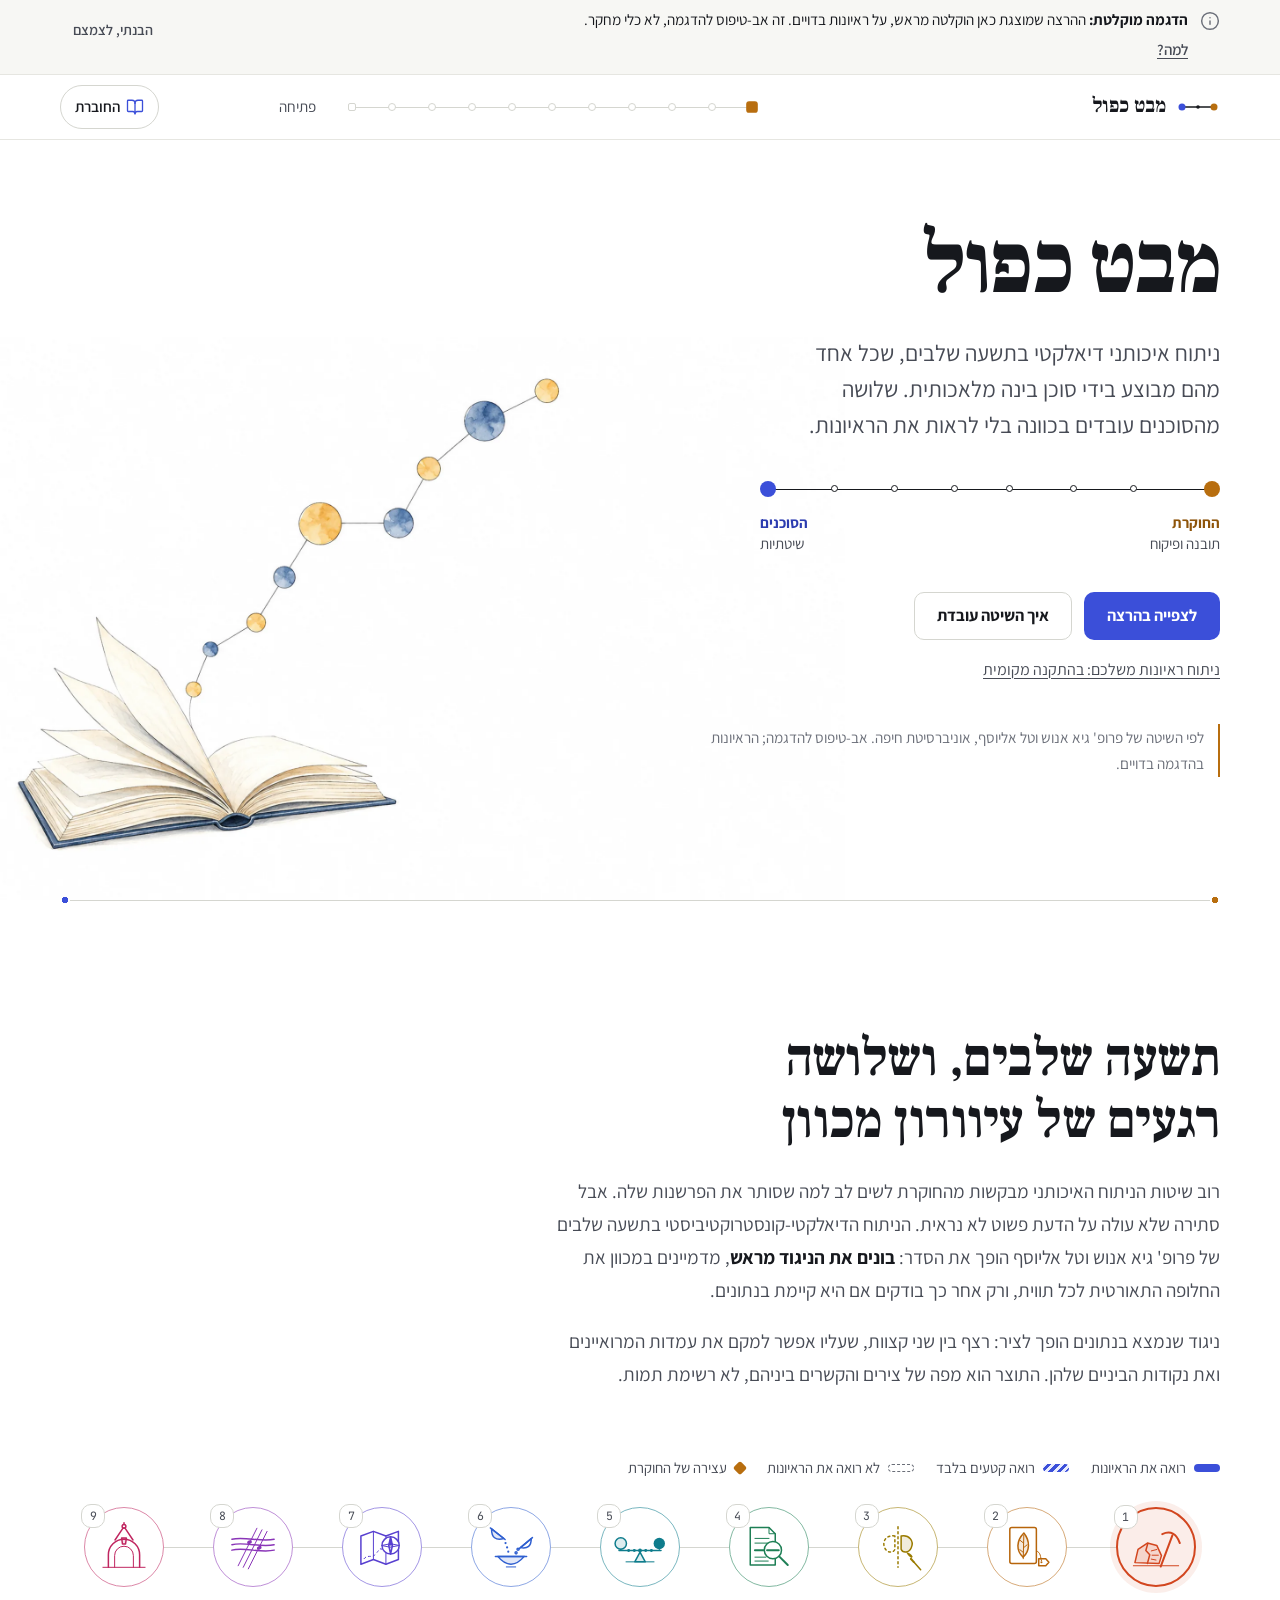
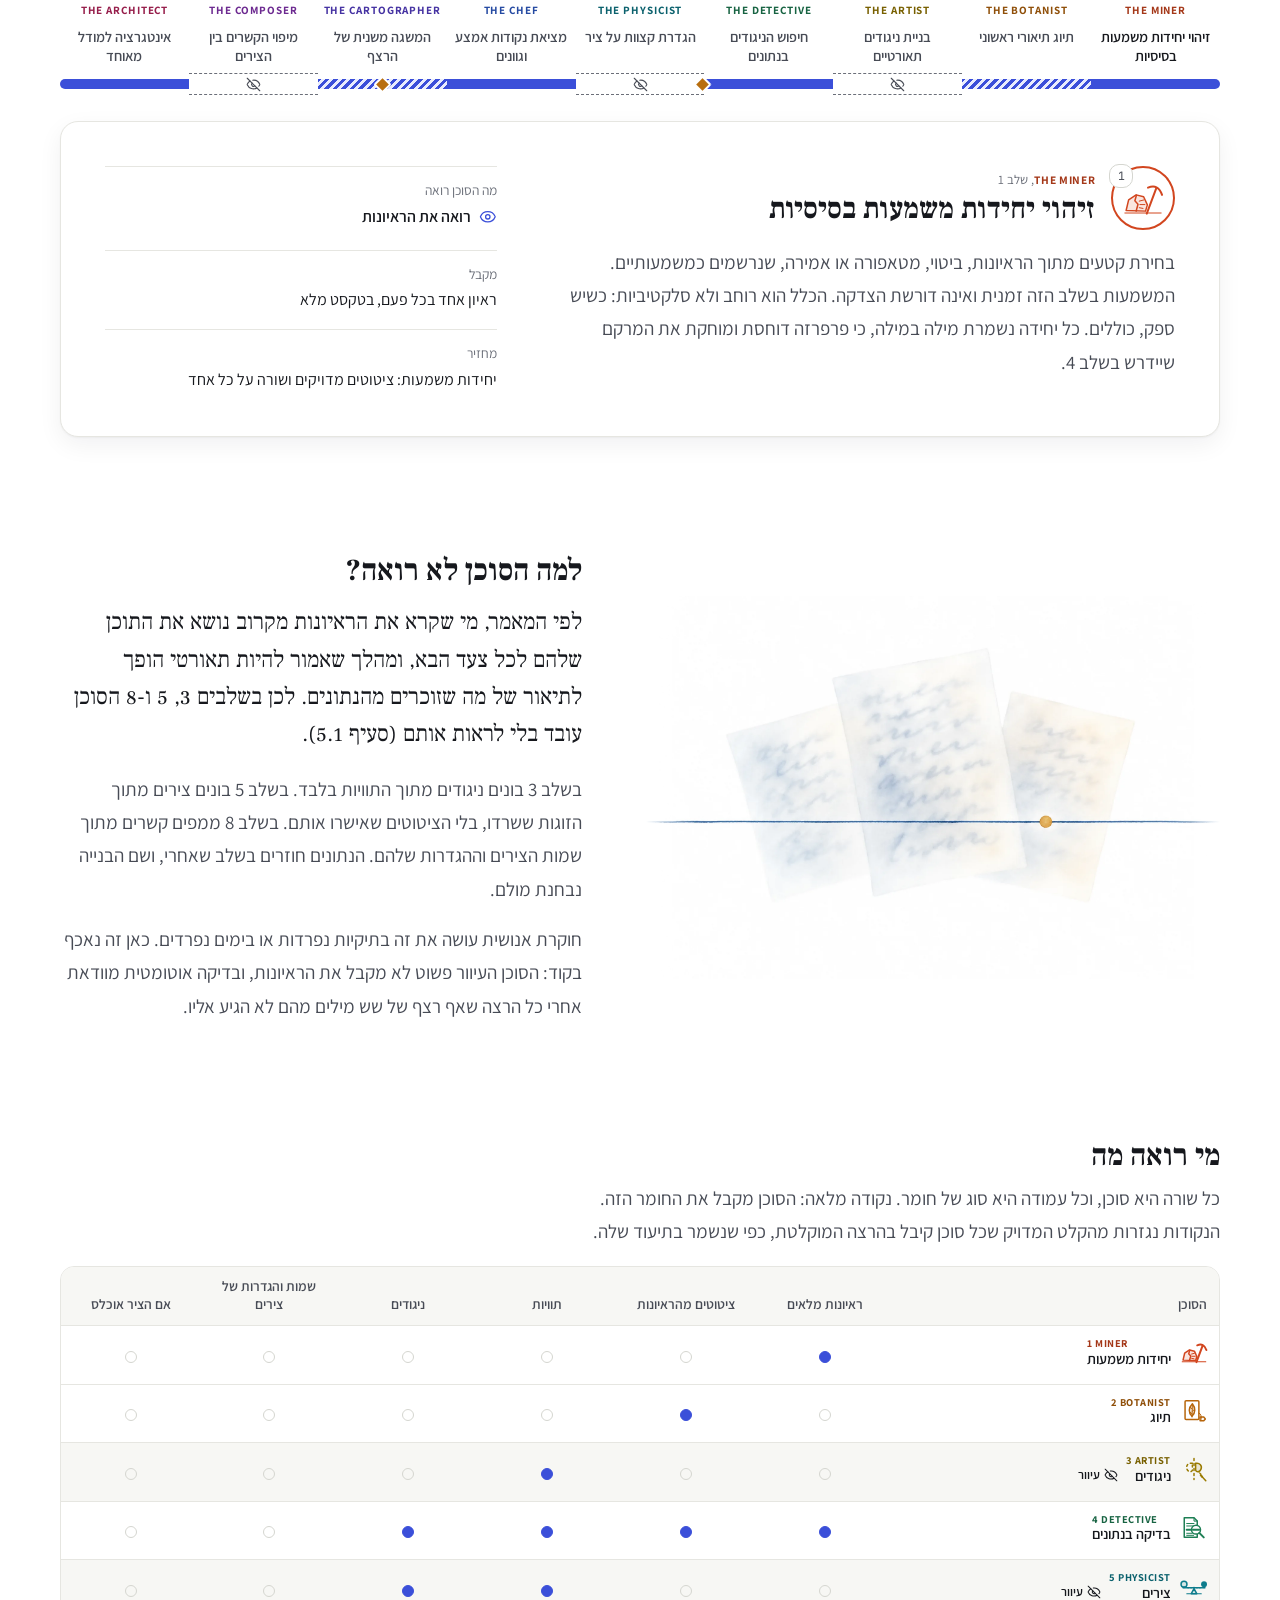
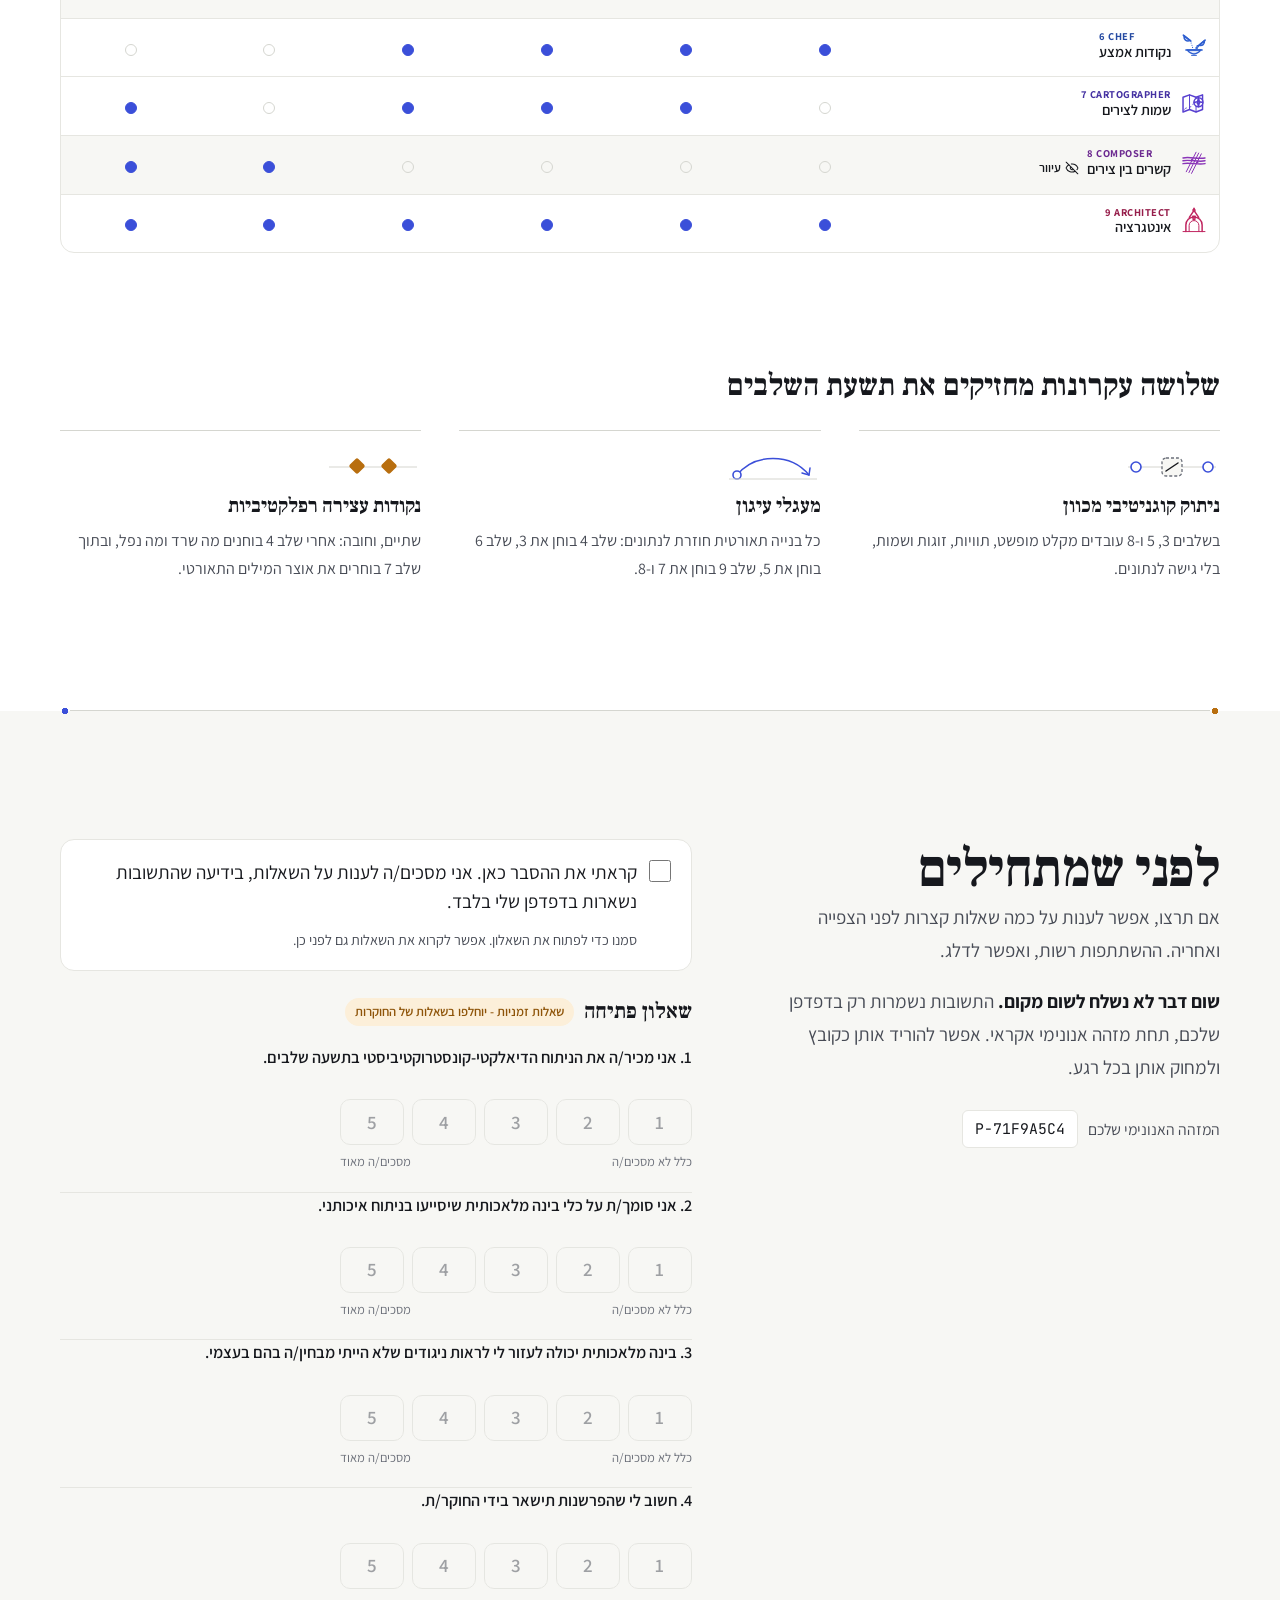
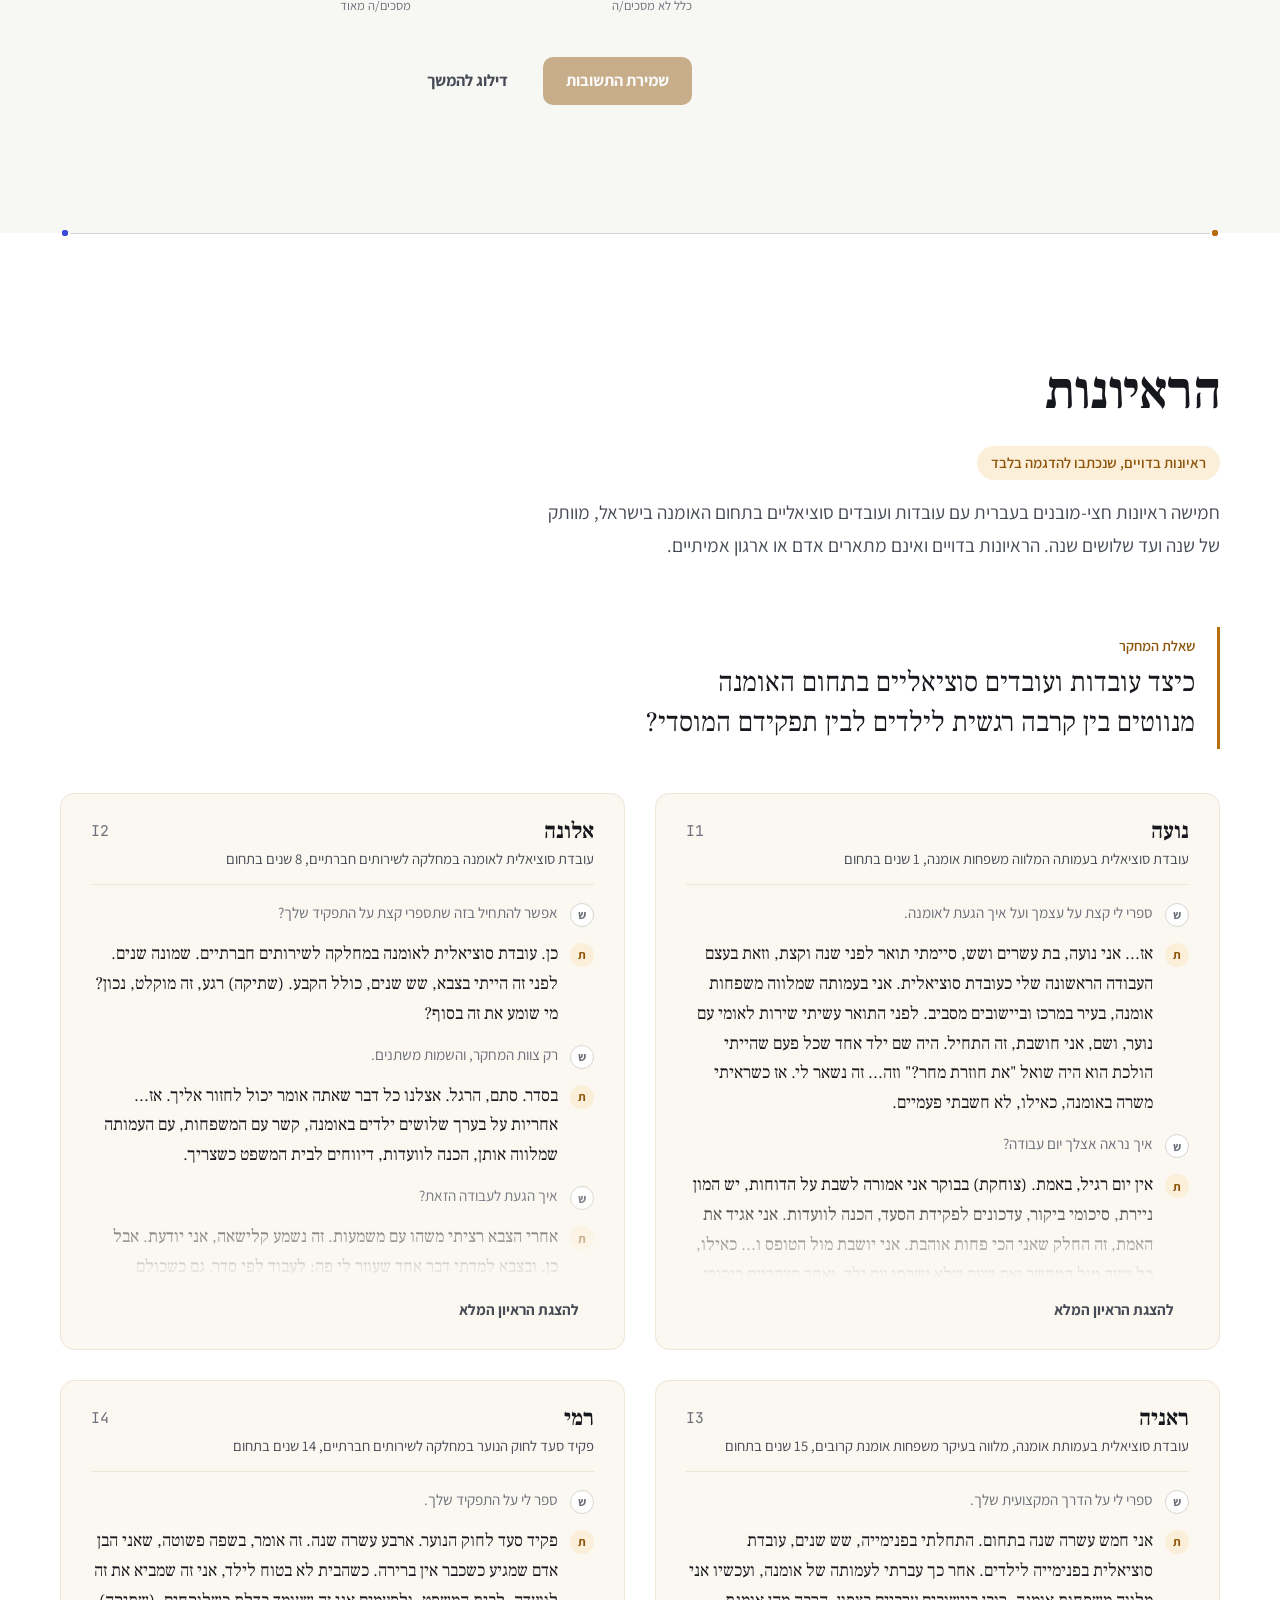
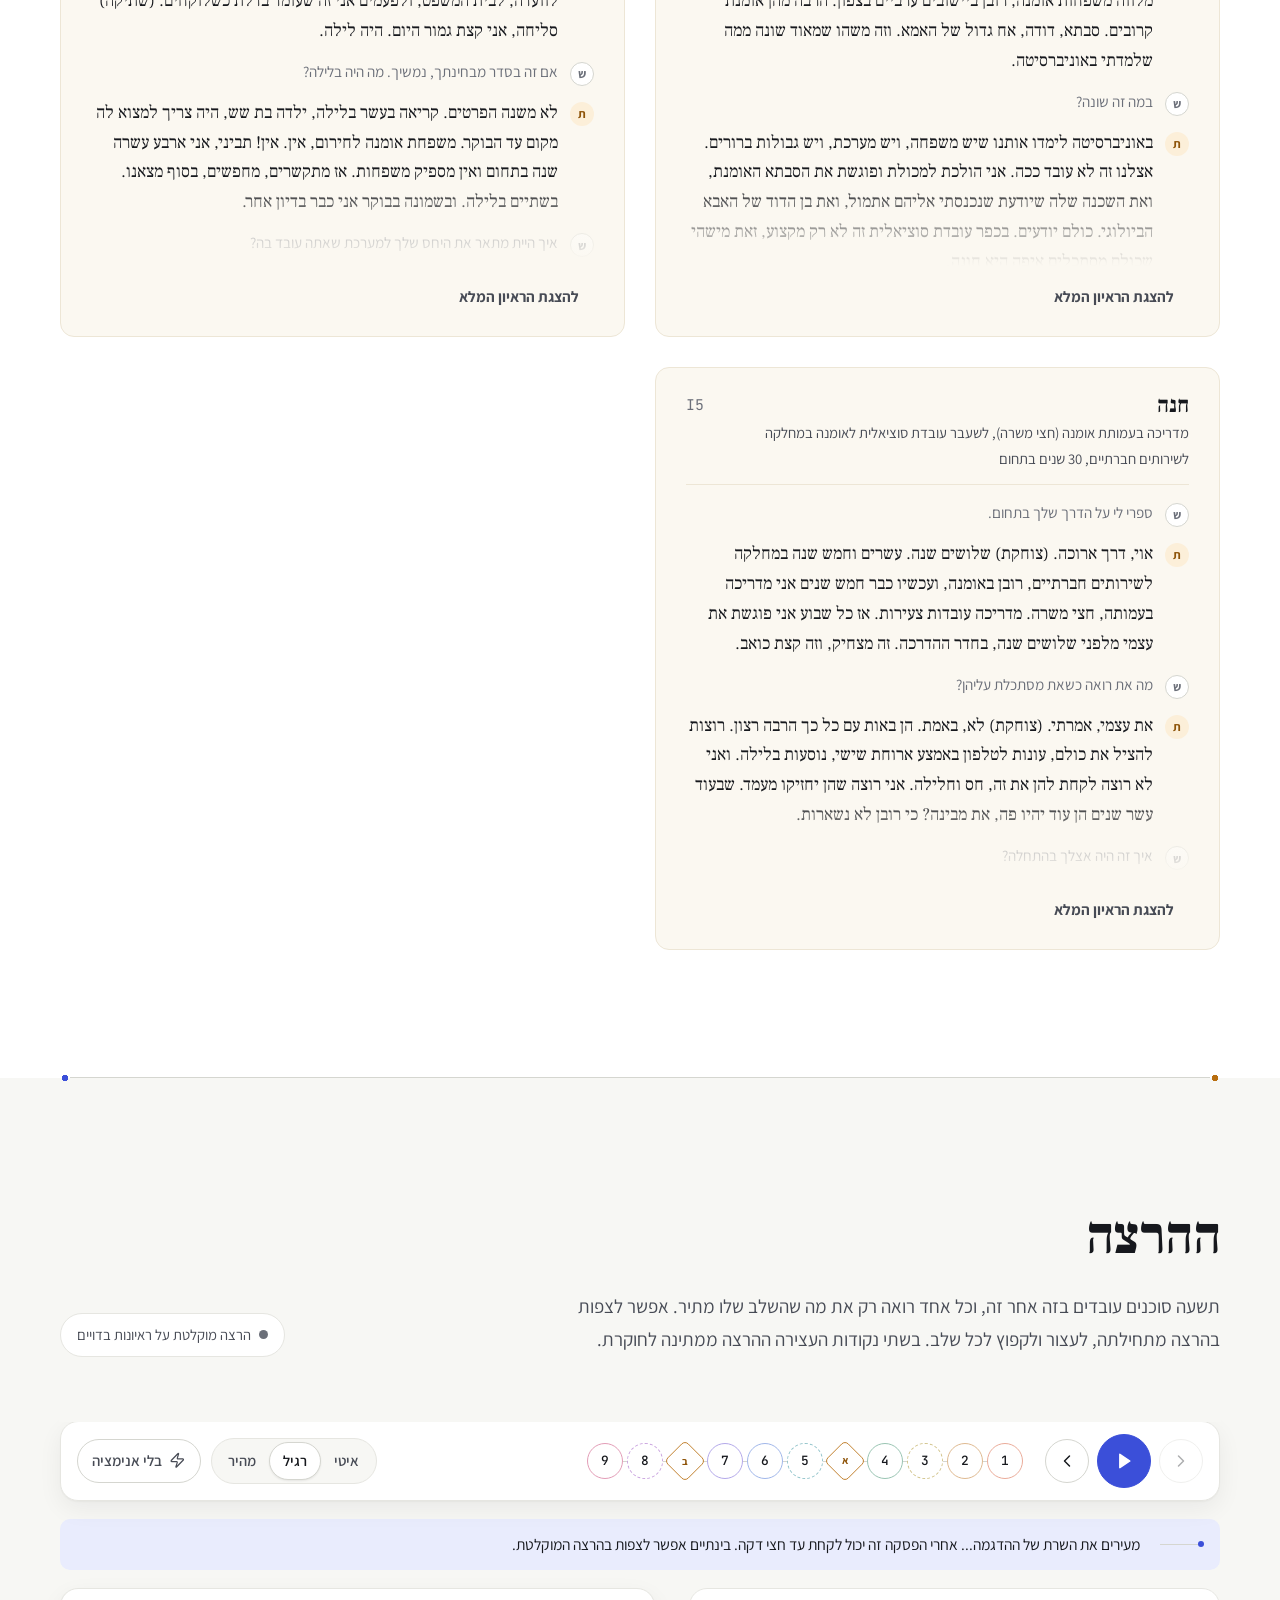
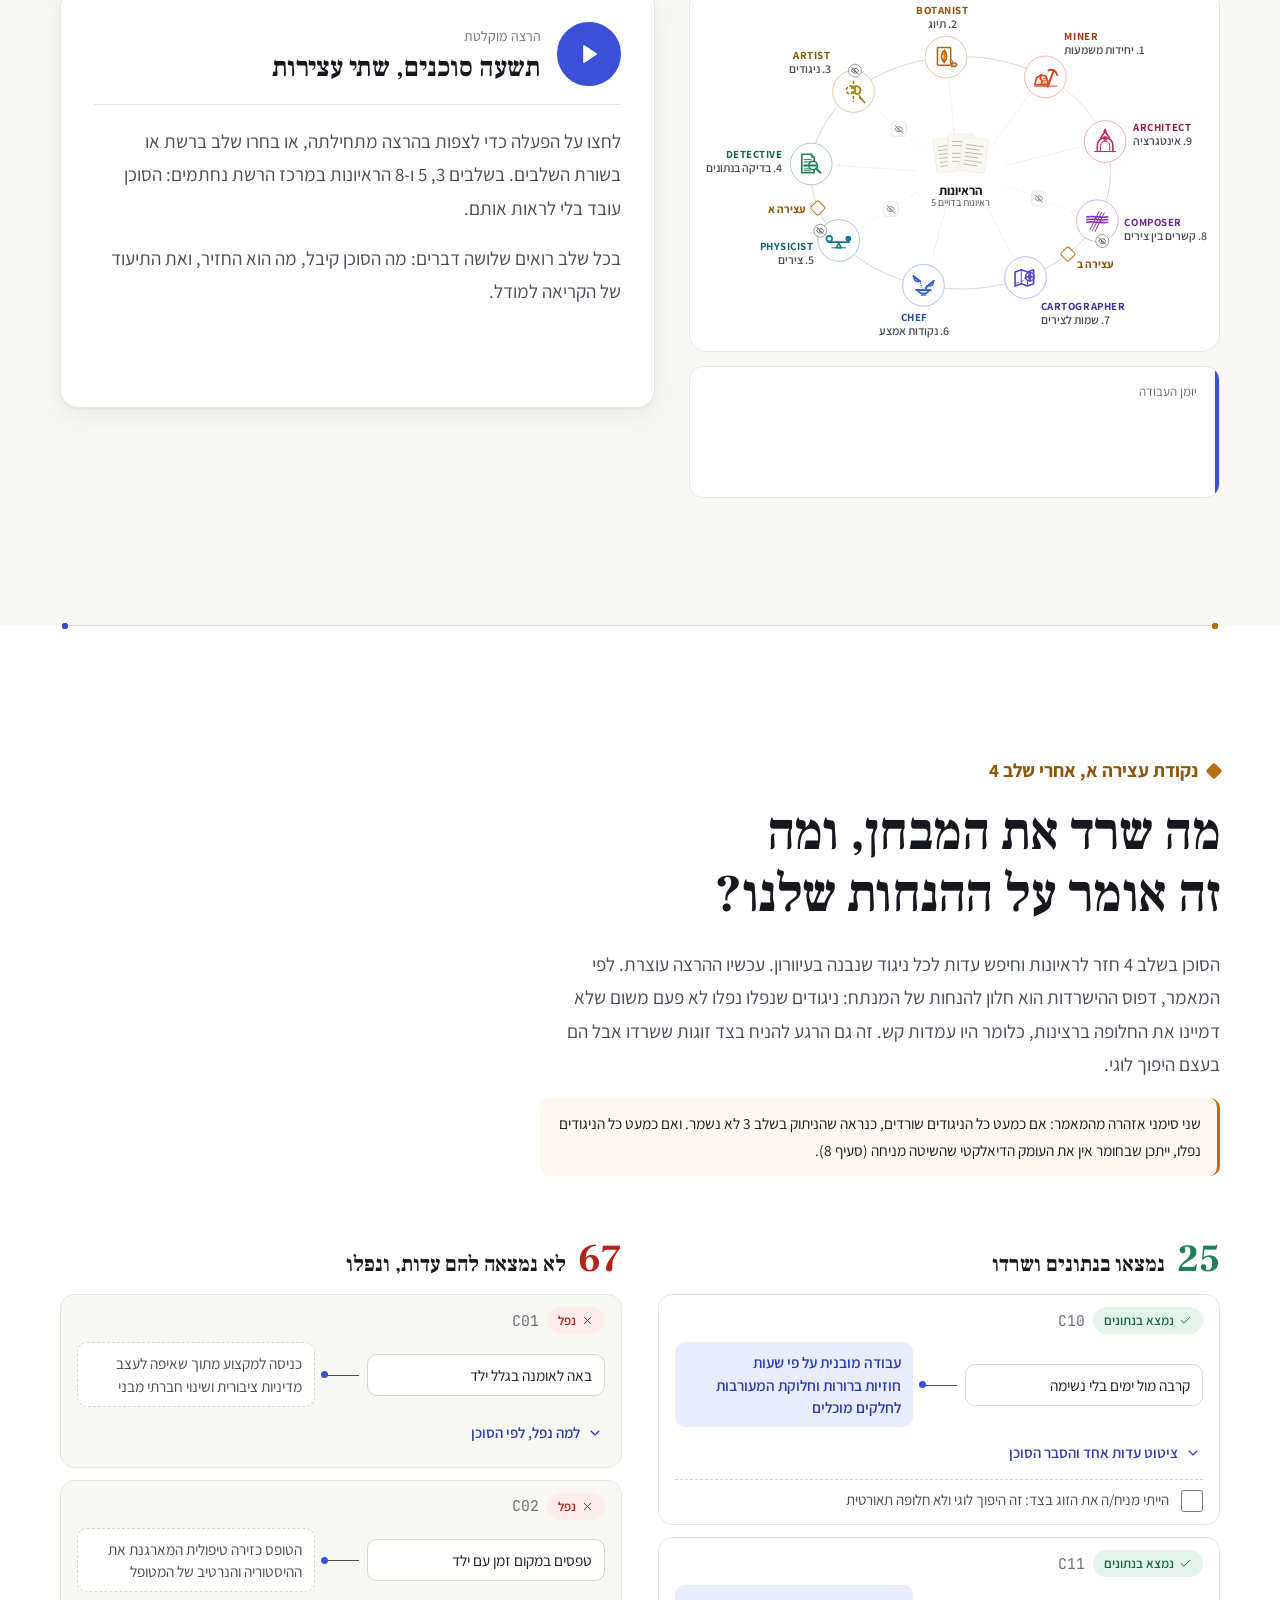
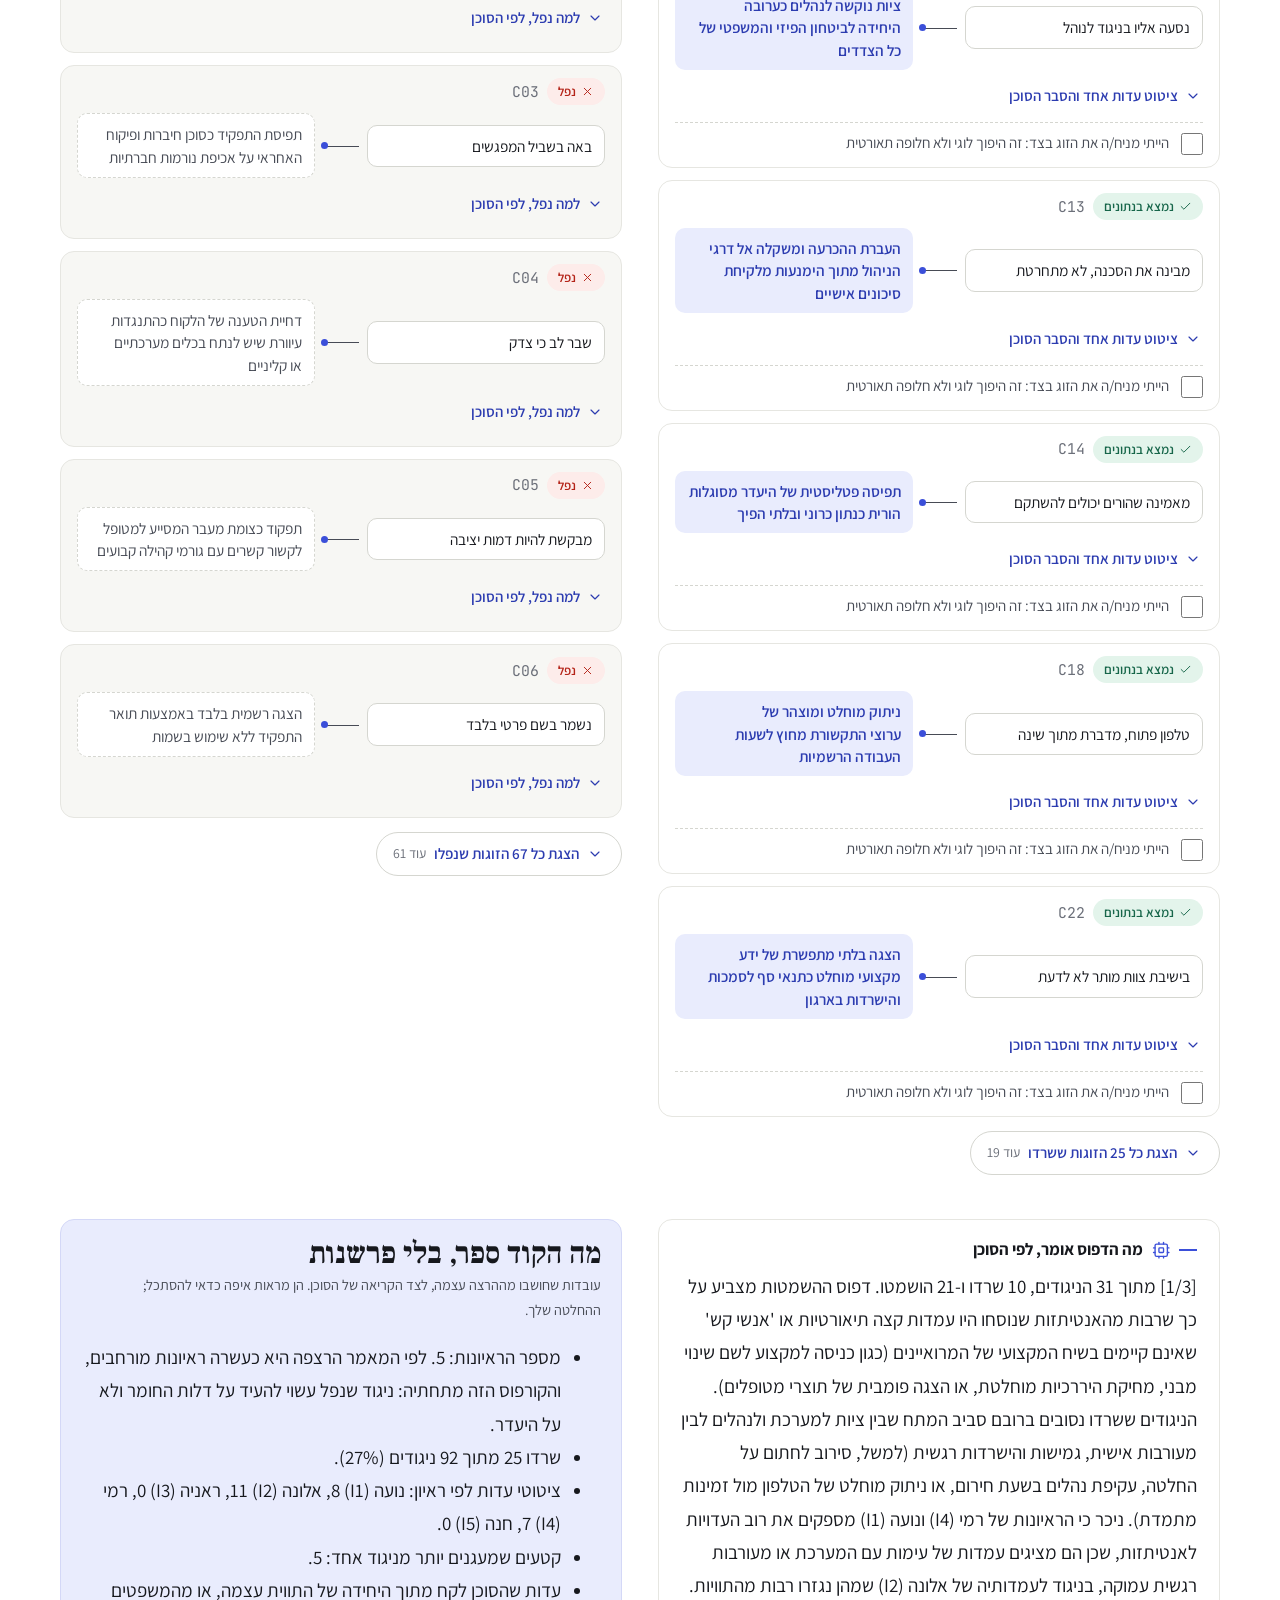
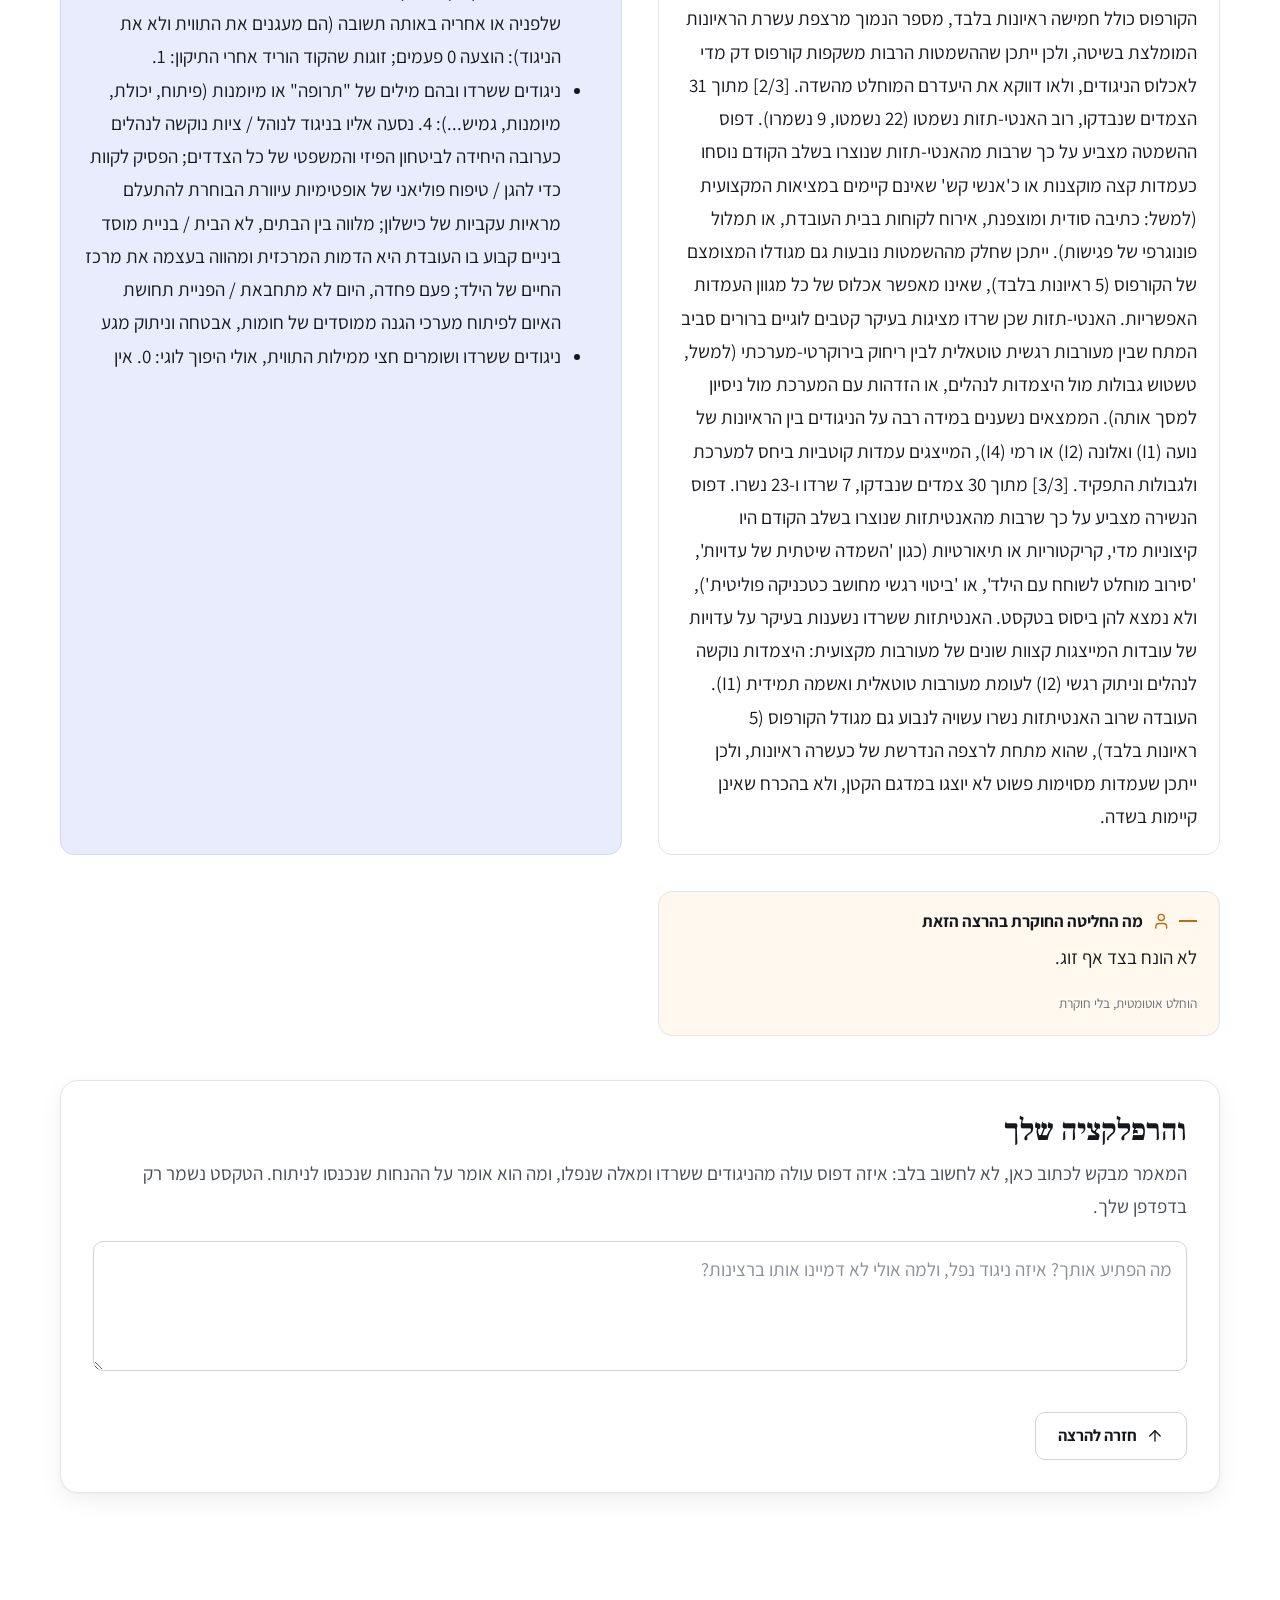
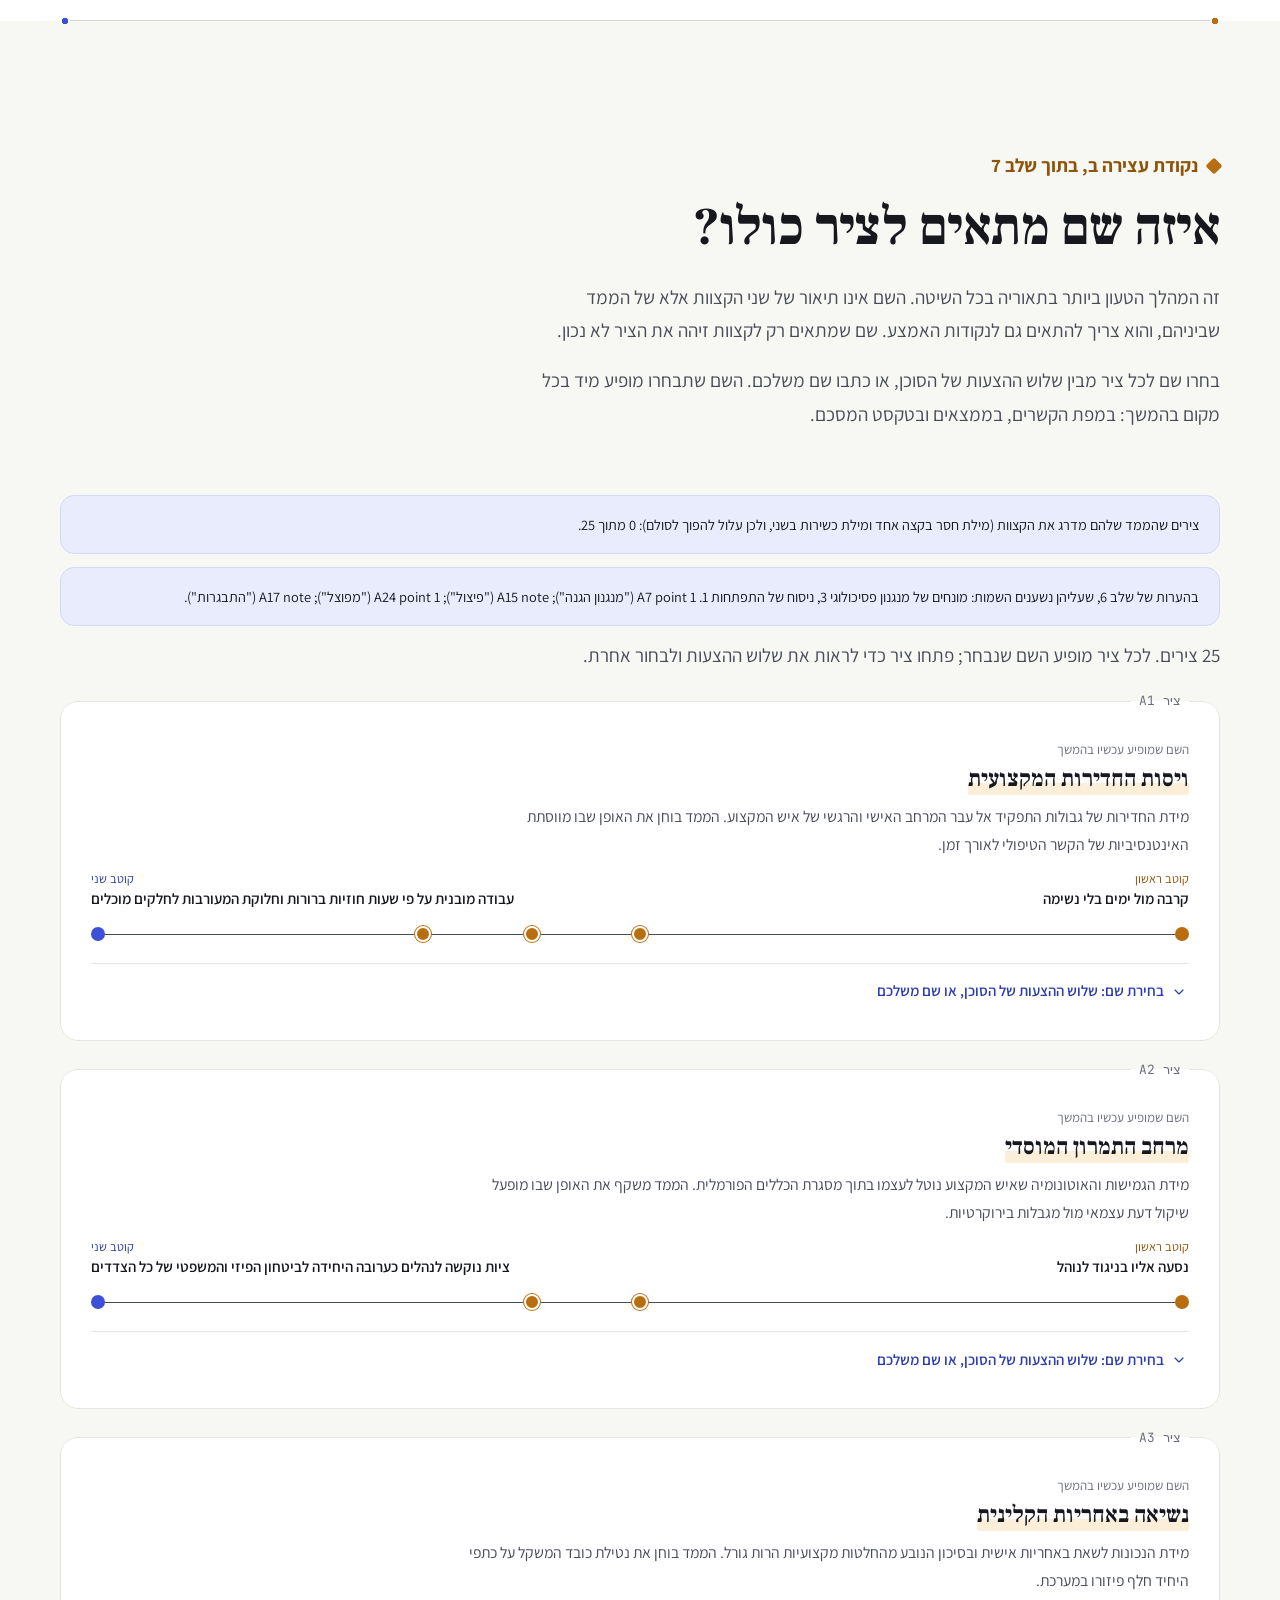
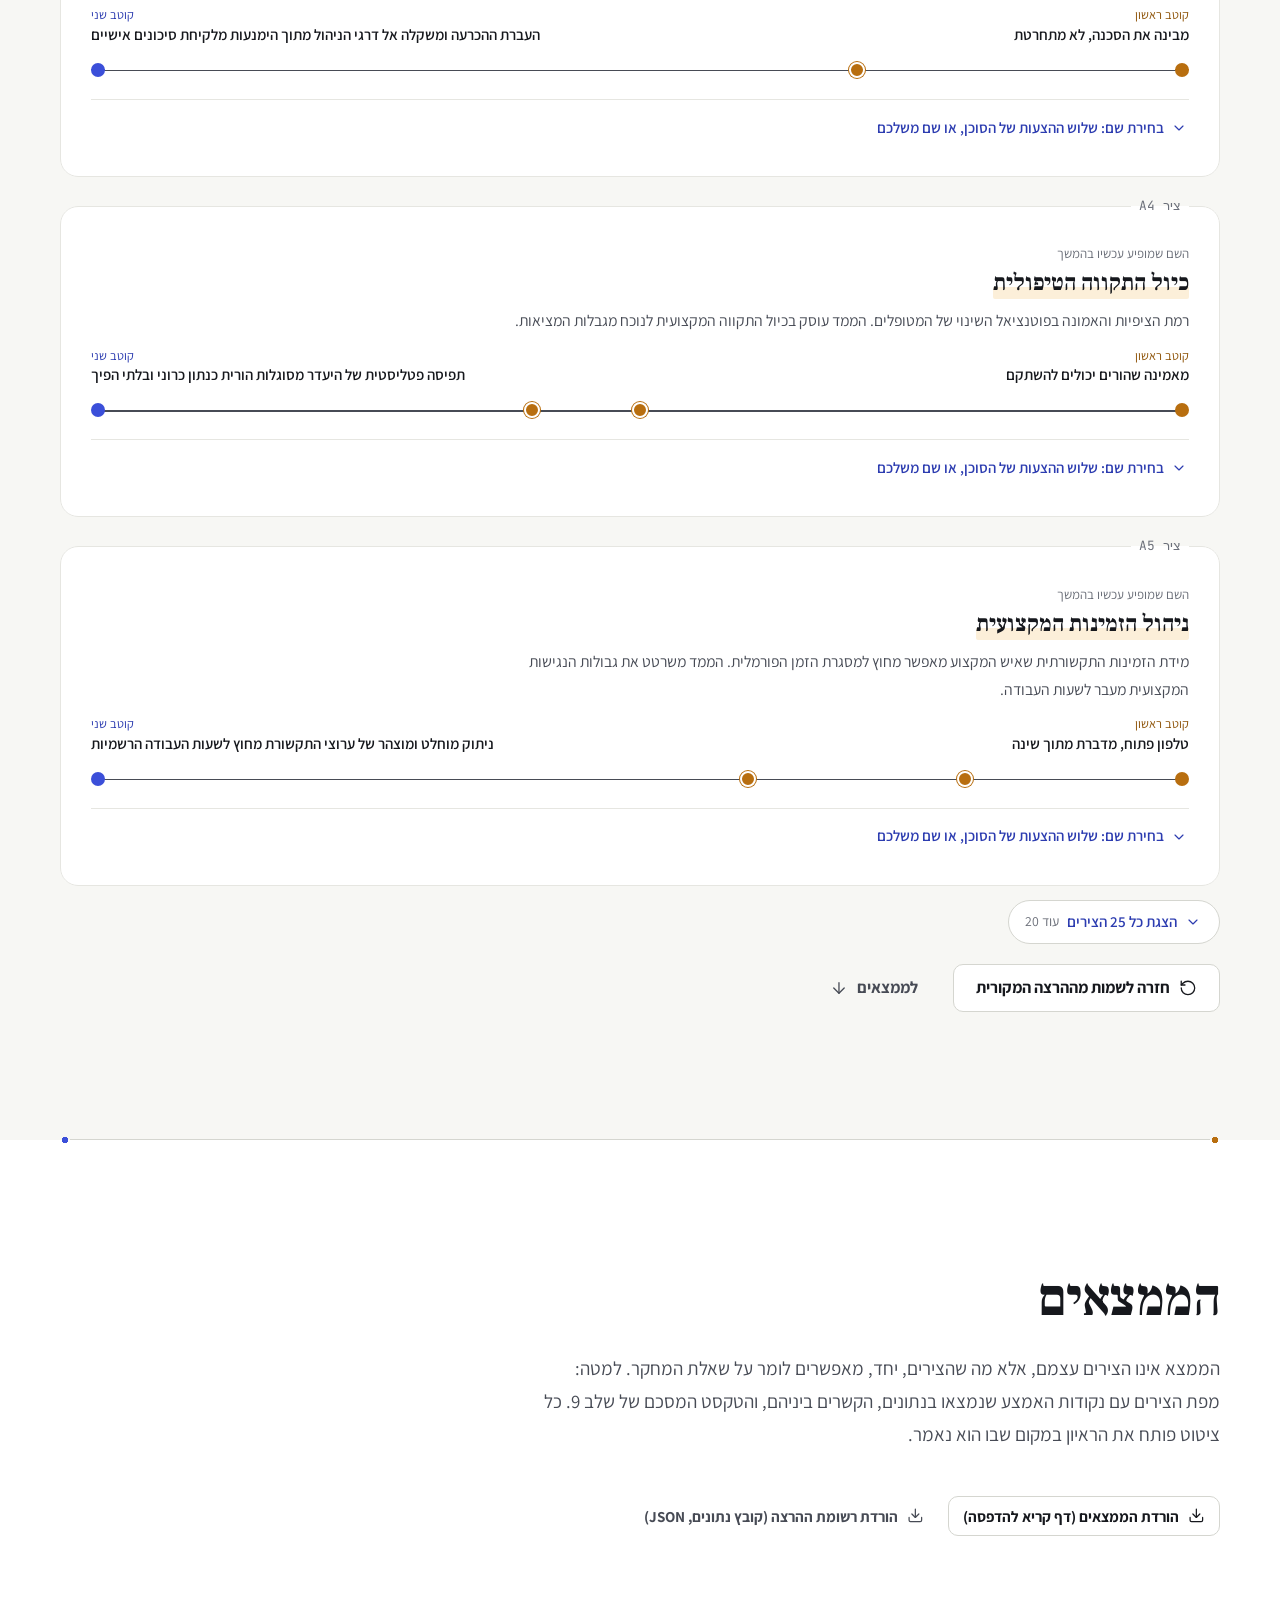
==== index.html @ 76d4d47e "Publish the portal (2026-09-30T08:16Z), API https://ndca-api-hh3cb3opca-zf.a.run.app Staged by tools" ====
<!doctype html>
<html lang="he" dir="rtl">
<head>
  <meta charset="utf-8">
  <meta name="viewport" content="width=device-width, initial-scale=1">
  <title>מבט כפול | ניתוח איכותני דיאלקטי בתשעה שלבים</title>
  <meta name="description" content="אב-טיפוס: שיטת הניתוח הדיאלקטי-קונסטרוקטיביסטי של פרופ' גיא אנוש וטל אליוסף, כשכל שלב מבוצע בידי סוכן בינה מלאכותית ושלושה מהם עובדים בלי לראות את הראיונות.">
  <meta name="theme-color" content="#FFFFFF">
  <link rel="icon" href="data:image/svg+xml,%3Csvg xmlns='http://www.w3.org/2000/svg' viewBox='0 0 32 32'%3E%3Crect width='32' height='32' rx='8' fill='%23ffffff'/%3E%3Cpath d='M5 16h22' stroke='%2316181D' stroke-width='1.5'/%3E%3Ccircle cx='25' cy='16' r='3.5' fill='%23B86E0F'/%3E%3Ccircle cx='7' cy='16' r='3.5' fill='%233B4FD9'/%3E%3Ccircle cx='16' cy='16' r='2' fill='%2316181D'/%3E%3C/svg%3E">
  <link rel="preconnect" href="https://fonts.googleapis.com">
  <link rel="preconnect" href="https://fonts.gstatic.com" crossorigin>
  <link rel="stylesheet" href="https://fonts.googleapis.com/css2?family=Assistant:wght@400;500;600;700&family=Frank+Ruhl+Libre:wght@400;500;700;800&family=JetBrains+Mono:wght@400;500&display=swap">
  <link rel="stylesheet" href="css/tokens.css">
  <link rel="stylesheet" href="css/layout.css">
  <link rel="stylesheet" href="css/components.css">
  <link rel="stylesheet" href="css/run.css">
  <link rel="stylesheet" href="css/materials.css">
  <link rel="stylesheet" href="css/cloud.css">
  <script type="module" src="js/main.js"></script>
</head>
<body>
  <a class="skip-link" href="#main">דילוג לתוכן</a>

  <header class="topbar" id="topbar">
    <div class="demo-banner" id="demo-banner" hidden></div>
    <div class="topbar-inner">
      <a class="brand" href="#hero" aria-label="מבט כפול, חזרה לפתיחה">
        <svg class="brand-mark" viewBox="0 0 44 16" aria-hidden="true"><path d="M5 8h34"/><circle cx="38" cy="8" r="3.5" class="w"/><circle cx="6" cy="8" r="3.5" class="c"/><circle cx="22" cy="8" r="1.8" class="m"/></svg>
        <span>מבט כפול</span>
      </a>
      <nav class="progress" aria-label="חלקי האתר">
        <ol class="progress-axis" id="progress-axis"></ol>
        <p class="progress-current" id="progress-current" aria-hidden="true"></p>
      </nav>
      <a class="nav-booklet" id="nav-booklet" href="booklet.html"><span class="icon" data-icon="bookOpen"></span><span>החוברת</span></a>
    </div>
    <div class="topbar-fill" aria-hidden="true"></div>
  </header>

  <main id="main" tabindex="-1">

    <!-- 1. Hero -->
    <section class="hero" id="hero" aria-labelledby="hero-title" data-nav="פתיחה">
      <div class="hero-art" id="hero-art">
        <img class="hero-img" id="hero-img" src="assets/img/hero.webp" width="1920" height="1280" decoding="async" fetchpriority="high"
             alt="איור בדיו ובצבעי מים: ספר פתוח שמדפיו עולה שרשרת של תשעה עיגולים מחוברים, בכתום ובכחול">
        <svg class="hero-fallback" id="hero-fallback" viewBox="0 0 640 420" aria-hidden="true"></svg>
      </div>
      <div class="wrap hero-inner">
        <div class="hero-copy">
          <h1 id="hero-title" class="hero-title">מבט כפול</h1>
          <p class="hero-sub">ניתוח איכותני דיאלקטי בתשעה שלבים, שכל אחד מהם מבוצע בידי סוכן בינה מלאכותית. שלושה מהסוכנים עובדים בכוונה בלי לראות את הראיונות.</p>

          <figure class="hero-axis" aria-label="שני קצוות: החוקרת, תובנה ופיקוח; הסוכנים, שיטתיות">
            <div class="axis-line" aria-hidden="true">
              <span class="pole pole-warm"></span>
              <span class="pole pole-cool"></span>
              <span class="dot" style="--p:.18;--d:1"></span>
              <span class="dot" style="--p:.31;--d:2"></span>
              <span class="dot" style="--p:.45;--d:3"></span>
              <span class="dot" style="--p:.57;--d:4"></span>
              <span class="dot" style="--p:.7;--d:5"></span>
              <span class="dot" style="--p:.83;--d:6"></span>
            </div>
            <figcaption class="axis-poles">
              <span class="pl warm"><strong>החוקרת</strong> תובנה ופיקוח</span>
              <span class="pl cool"><strong>הסוכנים</strong> שיטתיות</span>
            </figcaption>
          </figure>

          <div class="hero-actions">
            <a class="btn btn-primary" href="#run-controls">לצפייה בהרצה</a>
            <a class="btn btn-ghost" href="#method">איך השיטה עובדת</a>
          </div>
          <p class="hero-own"><a href="#materials" id="hero-own-link">או לנתח ראיונות משלכם, על המחשב שלכם</a></p>

          <p class="hero-credit">לפי השיטה של פרופ' גיא אנוש וטל אליוסף, אוניברסיטת חיפה. אב-טיפוס להדגמה; הראיונות בהדגמה בדויים.</p>
        </div>
      </div>
    </section>

    <!-- 2. The method -->
    <section class="section method" id="method" aria-labelledby="method-title" data-nav="השיטה">
      <div class="wrap">
        <header class="section-head">
          <h2 id="method-title">תשעה שלבים, ושלושה רגעים של עיוורון מכוון</h2>
          <div class="prose">
            <p>רוב שיטות הניתוח האיכותני מבקשות מהחוקרת לשים לב למה שסותר את הפרשנות שלה. אבל סתירה שלא עולה על הדעת פשוט לא נראית. הניתוח הדיאלקטי-קונסטרוקטיביסטי בתשעה שלבים של פרופ' גיא אנוש וטל אליוסף הופך את הסדר: <strong>בונים את הניגוד מראש</strong>, מדמיינים במכוון את החלופה התאורטית לכל תווית, ורק אחר כך בודקים אם היא קיימת בנתונים.</p>
            <p>ניגוד שנמצא בנתונים הופך לציר: רצף בין שני קצוות, שעליו אפשר למקם את עמדות המרואיינים ואת נקודות הביניים שלהן. התוצר הוא מפה של צירים והקשרים ביניהם, לא רשימת תמות.</p>
          </div>
        </header>

        <div class="score" id="score">
          <div class="score-legend" aria-hidden="true">
            <span class="lg" data-sight="full">רואה את הראיונות</span>
            <span class="lg" data-sight="partial">רואה קטעים בלבד</span>
            <span class="lg" data-sight="none">לא רואה את הראיונות</span>
            <span class="lg" data-sight="human">עצירה של החוקרת</span>
          </div>
          <div class="score-tabs" role="tablist" aria-label="תשעת השלבים" id="score-tabs"></div>
          <div class="score-panel" role="tabpanel" id="score-panel" tabindex="0"></div>
        </div>

        <div class="blind-block" id="blind">
          <figure class="blind-figure" id="blind-figure">
            <img class="blind-img" id="blind-img" src="assets/img/blind.webp" width="1920" height="1280" loading="lazy" decoding="async"
                 alt="איור: דפי ראיון בכתב יד מאחורי זכוכית חלבית, כך שאי אפשר לקרוא אותם; קו כחול דק חוצה לפניהם ועליו נקודה כתומה">
            <div class="sealed sealed-art" aria-hidden="true">
              <div class="sealed-docs"><span class="doc"></span><span class="doc"></span><span class="doc"></span></div>
              <div class="sealed-glass"></div>
            </div>
          </figure>
          <div class="blind-text">
            <h3>למה הסוכן לא רואה?</h3>
            <p class="blind-lead">לפי המאמר, מי שקרא את הראיונות מקרוב נושא את התוכן שלהם לכל צעד הבא, ומהלך שאמור להיות תאורטי הופך לתיאור של מה שזוכרים מהנתונים. לכן בשלבים 3, 5 ו-8 הסוכן עובד בלי לראות אותם (סעיף 5.1).</p>
            <div class="prose">
              <p>בשלב 3 בונים ניגודים מתוך התוויות בלבד. בשלב 5 בונים צירים מתוך הזוגות ששרדו, בלי הציטוטים שאישרו אותם. בשלב 8 ממפים קשרים מתוך שמות הצירים וההגדרות שלהם. הנתונים חוזרים בשלב שאחרי, ושם הבנייה נבחנת מולם.</p>
              <p>חוקרת אנושית עושה את זה בתיקיות נפרדות או בימים נפרדים. כאן זה נאכף בקוד: הסוכן העיוור פשוט לא מקבל את הראיונות, ובדיקה אוטומטית מוודאת אחרי כל הרצה שאף רצף של שש מילים מהם לא הגיע אליו.</p>
            </div>
          </div>
        </div>

        <div class="matrix-block">
          <div class="matrix-head">
            <h3 id="matrix-title">מי רואה מה</h3>
            <p class="muted">כל שורה היא סוכן, וכל עמודה היא סוג של חומר. נקודה מלאה: הסוכן מקבל את החומר הזה. <span id="matrix-source"></span></p>
          </div>
          <div class="table-scroll" role="region" aria-labelledby="matrix-title" tabindex="0">
            <table class="matrix" id="sight-matrix"></table>
          </div>
        </div>

        <div class="principles">
          <h3 class="principles-title">שלושה עקרונות מחזיקים את תשעת השלבים</h3>
          <ol class="principles-list">
            <li>
              <svg class="p-glyph" viewBox="0 0 96 28" aria-hidden="true"><path d="M4 14h88" class="g-line"/><circle cx="12" cy="14" r="5" class="g-cool"/><rect x="38" y="5" width="20" height="18" rx="4" class="g-sealed"/><path d="M42 18l12-8" class="g-slash"/><circle cx="84" cy="14" r="5" class="g-cool"/></svg>
              <h4>ניתוק קוגניטיבי מכוון</h4>
              <p>בשלבים 3, 5 ו-8 עובדים מקלט מופשט, תוויות, זוגות ושמות, בלי גישה לנתונים.</p>
            </li>
            <li>
              <svg class="p-glyph" viewBox="0 0 96 28" aria-hidden="true"><path d="M12 22 C 30 0, 66 0, 84 22" class="g-arc"/><path d="M77 20l7 2 1-7" class="g-arc"/><circle cx="12" cy="22" r="4" class="g-cool"/><path d="M4 26h88" class="g-line"/></svg>
              <h4>מעגלי עיגון</h4>
              <p>כל בנייה תאורטית חוזרת לנתונים: שלב 4 בוחן את 3, שלב 6 בוחן את 5, שלב 9 בוחן את 7 ו-8.</p>
            </li>
            <li>
              <svg class="p-glyph" viewBox="0 0 96 28" aria-hidden="true"><path d="M4 14h88" class="g-line"/><rect x="26" y="7" width="12" height="12" rx="2" class="g-warm" transform="rotate(45 32 13)"/><rect x="58" y="7" width="12" height="12" rx="2" class="g-warm" transform="rotate(45 64 13)"/></svg>
              <h4>נקודות עצירה רפלקטיביות</h4>
              <p>שתיים, וחובה: אחרי שלב 4 בוחנים מה שרד ומה נפל, ובתוך שלב 7 בוחרים את אוצר המילים התאורטי.</p>
            </li>
          </ol>
        </div>
      </div>
    </section>

    <!-- 3. Consent + pre-questionnaire -->
    <section class="section consent" id="consent" aria-labelledby="consent-title" data-nav="לפני שמתחילים">
      <div class="wrap two-col">
        <div class="col-text">
          <h2 id="consent-title">לפני שמתחילים</h2>
          <div class="prose">
            <p>אם תרצו, אפשר לענות על כמה שאלות קצרות לפני הצפייה ואחריה. ההשתתפות רשות, ואפשר לדלג.</p>
            <p><strong>שום דבר לא נשלח לשום מקום.</strong> התשובות נשמרות רק בדפדפן שלכם, תחת מזהה אנונימי אקראי. אפשר להוריד אותן כקובץ ולמחוק אותן בכל רגע.</p>
          </div>
          <p class="pid">המזהה האנונימי שלכם <bdi class="mono" id="pid">...</bdi></p>
        </div>
        <div class="col-form">
          <form class="survey" id="pre-form" novalidate>
            <div class="consent-box">
              <label class="check">
                <input type="checkbox" id="consent-check" name="consent" aria-describedby="consent-hint">
                <span>קראתי את ההסבר כאן. אני מסכים/ה לענות על השאלות, בידיעה שהתשובות נשארות בדפדפן שלי בלבד.</span>
              </label>
              <p class="consent-hint" id="consent-hint">סמנו כדי לפתוח את השאלון. אפשר לקרוא את השאלות גם לפני כן.</p>
            </div>
            <fieldset class="survey-items" id="pre-items" disabled>
              <legend>שאלון פתיחה <span class="temp-badge">שאלות זמניות - יוחלפו בשאלות של החוקרות</span></legend>
            </fieldset>
            <div class="form-actions">
              <button type="submit" class="btn btn-warm" id="pre-save" disabled>שמירת התשובות</button>
              <a class="btn btn-quiet" href="#corpus">דילוג להמשך</a>
              <p class="form-status" id="pre-status" role="status"></p>
            </div>
          </form>
        </div>
      </div>
    </section>

    <!-- 4. The corpus -->
    <section class="section corpus" id="corpus" aria-labelledby="corpus-title" data-nav="הראיונות">
      <div class="wrap">
        <header class="section-head">
          <h2 id="corpus-title">הראיונות</h2>
          <div class="prose">
            <p class="invented-note" id="corpus-invented"></p>
            <p id="corpus-description"></p>
          </div>
        </header>
        <div class="rq">
          <p class="rq-label">שאלת המחקר</p>
          <p class="rq-text" id="corpus-rq"></p>
        </div>
        <div class="corpus-docs" id="corpus-docs"></div>
      </div>
    </section>

    <!-- 5. The run -->
    <section class="section run" id="run" aria-labelledby="run-title" data-nav="ההרצה">
      <div class="wrap">
        <header class="section-head run-head">
          <div>
            <h2 id="run-title">ההרצה</h2>
            <div class="prose">
              <p>תשעה סוכנים עובדים בזה אחר זה, וכל אחד רואה רק את מה שהשלב שלו מתיר. אפשר לצפות בהרצה מתחילתה, לעצור ולקפוץ לכל שלב. בשתי נקודות העצירה ההרצה ממתינה לחוקרת.</p>
            </div>
          </div>
          <p class="source-chip" id="source-chip"></p>
        </header>
        <p class="fixture-banner" id="fixture-banner" hidden><span class="icon" data-icon="info"></span><span></span></p>

        <div class="run-controls" id="run-controls" role="group" aria-label="שליטה בהרצה">
          <div class="rc-group rc-transport">
            <button type="button" class="icon-btn" id="rc-prev" aria-label="לשלב הקודם"><span class="icon" data-icon="chevronRight"></span></button>
            <button type="button" class="icon-btn icon-btn-main" id="rc-play" aria-label="הפעלה"><span class="icon" data-icon="play"></span></button>
            <button type="button" class="icon-btn" id="rc-next" aria-label="לשלב הבא"><span class="icon" data-icon="chevronLeft"></span></button>
          </div>
          <ol class="rc-steps" id="rc-steps" aria-label="קפיצה לשלב"></ol>
          <details class="rc-more" id="rc-more" open>
            <summary class="chip-btn rc-more-summary" id="rc-more-summary">אפשרויות</summary>
            <div class="rc-group rc-options">
              <div class="seg" role="radiogroup" aria-label="מהירות" id="rc-speed">
                <button type="button" role="radio" aria-checked="false" data-speed="0.5">איטי</button>
                <button type="button" role="radio" aria-checked="true" data-speed="1">רגיל</button>
                <button type="button" role="radio" aria-checked="false" data-speed="2">מהיר</button>
              </div>
              <button type="button" class="chip-btn" id="rc-skip" aria-pressed="false"><span class="icon" data-icon="zap"></span>בלי אנימציה</button>
              <button type="button" class="chip-btn live-btn" id="rc-live" hidden><span class="icon" data-icon="radio"></span>הרצה חיה של ההדגמה</button>
            </div>
          </details>
        </div>
        <div class="live-status" id="live-status" role="status" hidden></div>

        <div class="run-stage">
          <div class="run-side">
            <div class="network-wrap" id="network-wrap">
              <svg class="network" id="network" viewBox="0 0 800 640" role="group" aria-label="רשת תשעת הסוכנים סביב ארכיון הראיונות"></svg>
            </div>
            <div class="log" id="log" aria-hidden="true">
              <div class="log-head"><span>יומן העבודה</span><span class="log-agent" id="log-agent"></span></div>
              <div class="log-body" id="log-body"></div>
            </div>
          </div>
          <div class="run-panel" id="run-panel" tabindex="-1"></div>
        </div>
      </div>
    </section>

    <!-- 6. Checkpoint A -->
    <section class="section checkpoint" id="checkpoint-a" aria-labelledby="cpa-title" data-nav="עצירה א">
      <div class="wrap">
        <header class="section-head">
          <p class="cp-mark"><span class="cp-diamond" aria-hidden="true"></span>נקודת עצירה א, אחרי שלב 4</p>
          <h2 id="cpa-title">מה שרד את המבחן, ומה זה אומר על ההנחות שלנו?</h2>
          <div class="prose">
            <p>הסוכן בשלב 4 חזר לראיונות וחיפש עדות לכל ניגוד שנבנה בעיוורון. עכשיו ההרצה עוצרת. לפי המאמר, דפוס ההישרדות הוא חלון להנחות של המנתח: ניגודים שנפלו נפלו לא פעם משום שלא דמיינו את החלופה ברצינות, כלומר היו עמדות קש. זה גם הרגע להניח בצד זוגות ששרדו אבל הם בעצם היפוך לוגי.</p>
            <p class="cp-warning">שני סימני אזהרה מהמאמר: אם כמעט כל הניגודים שורדים, כנראה שהניתוק בשלב 3 לא נשמר. ואם כמעט כל הניגודים נפלו, ייתכן שבחומר אין את העומק הדיאלקטי שהשיטה מניחה (סעיף 8).</p>
          </div>
        </header>
        <div id="cpa-body"></div>
      </div>
    </section>

    <!-- 7. Checkpoint B -->
    <section class="section checkpoint" id="checkpoint-b" aria-labelledby="cpb-title" data-nav="עצירה ב">
      <div class="wrap">
        <header class="section-head">
          <p class="cp-mark"><span class="cp-diamond" aria-hidden="true"></span>נקודת עצירה ב, בתוך שלב 7</p>
          <h2 id="cpb-title">איזה שם מתאים לציר כולו?</h2>
          <div class="prose">
            <p>זה המהלך הטעון ביותר בתאוריה בכל השיטה. השם אינו תיאור של שני הקצוות אלא של הממד שביניהם, והוא צריך להתאים גם לנקודות האמצע. שם שמתאים רק לקצוות זיהה את הציר לא נכון.</p>
            <p>בחרו שם לכל ציר מבין שלוש ההצעות של הסוכן, או כתבו שם משלכם. השם שתבחרו מופיע מיד בכל מקום בהמשך: במפת הקשרים, בממצאים ובטקסט המסכם.</p>
          </div>
        </header>
        <div id="cpb-body"></div>
      </div>
    </section>

    <!-- 8. Findings -->
    <section class="section findings" id="findings" aria-labelledby="findings-title" data-nav="הממצאים">
      <div class="wrap">
        <header class="section-head">
          <h2 id="findings-title">הממצאים</h2>
          <div class="prose">
            <p>הממצא אינו הצירים עצמם, אלא מה שהצירים, יחד, מאפשרים לומר על שאלת המחקר. למטה: מפת הצירים עם נקודות האמצע שנמצאו בנתונים, הקשרים ביניהם, והטקסט המסכם של שלב 9. כל ציטוט פותח את הראיון במקום שבו הוא נאמר.</p>
          </div>
        </header>
        <div class="findings-actions" id="findings-actions"></div>
        <div class="axis-map" id="axis-map"></div>
        <div class="relations" id="relations"></div>
        <article class="manuscript" id="manuscript" aria-label="הטקסט המסכם של שלב 9"></article>
      </div>
    </section>

    <!-- 9. Post-questionnaire -->
    <section class="section post" id="post" aria-labelledby="post-title" data-nav="אחרי הצפייה">
      <div class="wrap two-col">
        <div class="col-text">
          <h2 id="post-title">אחרי הצפייה</h2>
          <div class="prose">
            <p>אותן שאלות, ועוד שתיים. גם כאן הכול נשאר בדפדפן שלכם בלבד.</p>
          </div>
          <div class="data-actions">
            <button type="button" class="btn btn-ghost" id="download-json"><span class="icon" data-icon="download"></span>הורדת כל התשובות (קובץ נתונים, JSON)</button>
            <button type="button" class="btn btn-quiet" id="clear-data"><span class="icon" data-icon="trash"></span><span class="lbl">מחיקת התשובות מהדפדפן</span></button>
            <p class="form-status" id="data-status" role="status"></p>
          </div>
        </div>
        <div class="col-form">
          <form class="survey" id="post-form" novalidate>
            <fieldset class="survey-items" id="post-items">
              <legend>שאלון סיום <span class="temp-badge">שאלות זמניות - יוחלפו בשאלות של החוקרות</span></legend>
            </fieldset>
            <div class="form-actions">
              <button type="submit" class="btn btn-warm" id="post-save">שמירת התשובות</button>
              <p class="form-status" id="post-status" role="status"></p>
            </div>
          </form>
        </div>
      </div>
    </section>

    <!-- 10. Your own materials (ARCHITECTURE 5.3) -->
    <section class="section materials" id="materials" aria-labelledby="materials-title" data-nav="החומרים שלכם">
      <div class="wrap">
        <header class="section-head">
          <h2 id="materials-title">החומרים שלכם</h2>
          <div class="prose">
            <p id="materials-lead">אותם תשעה סוכנים ואותן שתי עצירות, על ראיונות שלכם. הטקסטים עוברים רק דרך שרת שרץ על המחשב שלכם, אל ספק המודל שמופיע על המסך, ונשמרים רק אצלכם עד שתמחקו אותם.</p>
          </div>
        </header>
        <div id="materials-body"></div>
        <p class="sr-only" id="mat-announce" aria-live="polite"></p>
      </div>
    </section>

    <!-- 11. Under the hood -->
    <section class="section hood" id="hood" aria-labelledby="hood-title" data-nav="מאחורי הקלעים">
      <div class="wrap">
        <header class="section-head">
          <h2 id="hood-title">מאחורי הקלעים</h2>
          <div class="prose">
            <p>המאמר רואה בשרשרת הקלטים והפלטים את מסלול הביקורת של השיטה: אפשר לזהות בדיוק איפה נכנסה כל פרשנות. כאן המכונה מתעדת אותו. כל קריאה למודל נרשמת עם המודל, טביעת האצבע של ההנחיה שקיבל, האם ראה נתונים, משך הזמן ומספר הניסיונות. אחרי ההרצה שלוש בדיקות אוטומטיות בודקות אותה מחדש.</p>
          </div>
        </header>
        <div class="run-meta" id="run-meta"></div>
        <h3 class="hood-h">תיעוד כל קריאה למודל</h3>
        <div class="table-scroll" id="prov-table-wrap"></div>
        <p class="hood-sub prov-explain" id="prov-explain"></p>
        <h3 class="hood-h">בדיקות אוטומטיות</h3>
        <div class="gates" id="gates"></div>
        <h3 class="hood-h">ההנחיות שהסוכנים קיבלו: שמות וטביעות אצבע</h3>
        <p class="hood-sub">ההנחיה לכל קריאה מורכבת משלוש שכבות לפי הסדר: שכבה כללית שאף שלב אינו יכול להסיר, שכבת השלב, ושכבת המחקר. ההנחיות מוחזקות בשרת, והדפדפן אינו יכול לשנות אותן. כאן מופיעים שם כל שכבה וטביעת האצבע שלה. הטקסט המלא של כל הנחיה נמצא <a href="booklet.html">בחוברת</a>, שנפתחת בקוד גישה, ולידו אותה טביעת אצבע: כך אפשר לוודא שכל סוכן קיבל בדיוק את ההנחיה שבחוברת.</p>
        <div class="prompts" id="prompts"></div>
      </div>
    </section>
  </main>

  <footer class="footer">
    <div class="wrap footer-grid">
      <div class="footer-about">
        <p class="footer-brand">
          <svg class="brand-mark" viewBox="0 0 44 16" aria-hidden="true"><path d="M5 8h34"/><circle cx="38" cy="8" r="3.5" class="w"/><circle cx="6" cy="8" r="3.5" class="c"/><circle cx="22" cy="8" r="1.8" class="m"/></svg>
          מבט כפול
        </p>
        <p>פרופ' גיא אנוש וטל אליוסף, אוניברסיטת חיפה. השיטה: ניתוח דיאלקטי-קונסטרוקטיביסטי בתשעה שלבים. המאמר על השיטה טרם פורסם.</p>
        <p>זהו אב-טיפוס. הראיונות בהדגמה בדויים ואין בהם מידע על אנשים אמיתיים. שום תשובה לשאלונים אינה נשלחת.</p>
      </div>
      <div class="footer-a11y">
        <h2 class="footer-h" id="a11y">הצהרת נגישות</h2>
        <p>האתר נבנה בשאיפה לעמוד בתקן הישראלי 5568 (WCAG 2.0 ברמה AA): ניווט מלא במקלדת, סימון פוקוס גלוי, ניגודיות מספקת, טקסט חלופי לאיורים, הודעות לקוראי מסך על מעבר בין שלבים, וכבוד להגדרת הפחתת תנועה.</p>
        <p>זהו אב-טיפוס שעדיין לא עבר בדיקת נגישות מלאה. ההצהרה עודכנה ב-30 בספטמבר 2026.</p>
        <p class="a11y-pending" id="a11y-pending">פרטי רכז/ת הנגישות ודרך לפנות בנושאי נגישות עדיין חסרים כאן. הם יתווספו לפני פרסום רחב של האתר.</p>
      </div>
    </div>
  </footer>

  <dialog class="reader" id="reader" aria-labelledby="reader-title">
    <div class="reader-head">
      <h2 id="reader-title">ראיון</h2>
      <button type="button" class="icon-btn" id="reader-close" aria-label="סגירה"><span class="icon" data-icon="x"></span></button>
    </div>
    <div class="reader-tabs" role="tablist" aria-label="בחירת ראיון" id="reader-tabs"></div>
    <p class="reader-note" id="reader-note" role="status"></p>
    <div class="reader-body" id="reader-body" role="tabpanel" tabindex="0"></div>
  </dialog>

  <div class="sr-only" aria-live="polite" id="live-region"></div>
  <noscript><p class="noscript">האתר צריך JavaScript כדי להציג את ההרצה.</p></noscript>
</body>
</html>
---- css/tokens.css ----
/* Design tokens and base. docs/DESIGN.md (v2, light) is binding. */
:root {
  --bg: #FFFFFF;
  --bg-soft: #F7F7F4;
  --bg-tint: #F2F4FB;
  --paper: #FBF8F1;
  --paper-line: #EDE6D6;
  --line: #E6E6E1;
  --line-2: #D5D6D0;
  --text: #16181D;
  --text-2: #474B55;
  --text-3: #6B6F79;
  --warm: #B86E0F;
  --warm-ink: #8E5409;
  --warm-soft: #FCEFD9;
  --warm-wash: #FEF8EE;
  --cool: #3B4FD9;
  --cool-ink: #2C3CB0;
  --cool-soft: #E9ECFD;
  --ok: #1E7F55;
  --ok-soft: #E3F4EB;
  --danger: #B42318;
  --danger-soft: #FDECEA;

  --a1: #D2461F; --a2: #B7650B; --a3: #9A7B00; --a4: #1E7F55; --a5: #0E7C8C;
  --a6: #2F5FD0; --a7: #5840D0; --a8: #8A35B8; --a9: #C02660;

  /* four corner radii, one system: chips and fragments, controls, cards (DESIGN.md --radius), large panels */
  --radius-xs: 6px;
  --radius-sm: 10px;
  --radius: 14px;
  --radius-lg: 18px;
  --radius-pill: 999px;
  --shadow: 0 1px 2px rgba(22, 24, 29, .04), 0 8px 24px rgba(22, 24, 29, .06);
  --shadow-lift: 0 2px 4px rgba(22, 24, 29, .05), 0 16px 40px rgba(22, 24, 29, .09);
  --ease: cubic-bezier(0.16, 1, 0.3, 1);

  --f-display: "Frank Ruhl Libre", "David", "Times New Roman", serif;
  --f-body: "Assistant", "Segoe UI", "Arial Hebrew", Arial, sans-serif;
  --f-mono: "JetBrains Mono", ui-monospace, "Cascadia Mono", Consolas, monospace;

  --fs-body: 19px;
  --wrap: 1160px;
  --read: 680px;
  --gutter: clamp(16px, 4vw, 40px);
  --topbar-h: 64px;
  /* the demo banner inside the fixed top bar (site/js/banner.js sets it); --head-h is what the fixed header covers */
  --banner-h: 0px;
  --head-h: calc(var(--topbar-h) + var(--banner-h));
  --section-pad: clamp(72px, 10vw, 150px);

  --z-sticky: 10;
  --z-topbar: 30;

  color-scheme: light;
}

@media (max-width: 767px) {
  :root { --fs-body: 17px; --topbar-h: 56px; }
}

*, *::before, *::after { box-sizing: border-box; }

html {
  scroll-behavior: smooth;
  scroll-padding-top: calc(var(--head-h) + 24px);
  -webkit-text-size-adjust: 100%;
  text-size-adjust: 100%;
  background: var(--bg);
}

body {
  margin: 0;
  background: var(--bg);
  color: var(--text);
  font-family: var(--f-body);
  font-size: var(--fs-body);
  line-height: 1.75;
  overflow-x: hidden;
  -webkit-font-smoothing: antialiased;
  text-rendering: optimizeLegibility;
}

img, svg { display: block; max-width: 100%; }
button, input, textarea, select { font: inherit; color: inherit; }
button { cursor: pointer; }
button:disabled { cursor: not-allowed; }
a { color: var(--cool); text-underline-offset: 3px; text-decoration-thickness: 1px; }
a:hover { color: var(--cool-ink); }

h1, h2, h3, h4, h5 {
  font-family: var(--f-display);
  line-height: 1.18;
  margin: 0;
  font-weight: 700;
  color: var(--text);
}
h2 { font-size: clamp(2.1rem, 1.4rem + 2.4vw, 3.3rem); font-weight: 700; letter-spacing: -0.01em; }
h3 { font-size: clamp(1.45rem, 1.2rem + .9vw, 1.9rem); }
h4 { font-size: 1.2rem; }
h5 { font-size: 1.05rem; }
p { margin: 0 0 .9em; }
p:last-child { margin-bottom: 0; }
strong { font-weight: 700; color: var(--text); }
/* no lone last words on display lines; calmer rag in running text */
h1, h2, h3, h4, .hero-sub, .rq-text, .pn-head h3 { text-wrap: balance; }
p, li { text-wrap: pretty; }

/* The English persona names (THE MINER ...), one style everywhere: tracked caps in the agent's ink.
   (SVG labels in the network have their own sizes in run.css.) */
:is(span, bdi).persona {
  font-family: var(--f-body);
  font-weight: 700;
  font-size: .72rem;
  letter-spacing: .06em;
  direction: ltr;
  unicode-bidi: isolate;
  color: color-mix(in srgb, var(--hue, var(--text-3)) 78%, #000);
}

.mono, code, kbd, .id {
  font-family: var(--f-mono);
  font-size: .78em;
  letter-spacing: 0;
  direction: ltr;
  unicode-bidi: isolate;
}
.id { color: var(--text-3); font-weight: 400; }

:focus-visible {
  outline: 2px solid var(--cool);
  outline-offset: 2px;
  border-radius: var(--radius-xs);
}

.sr-only {
  position: absolute !important;
  width: 1px; height: 1px;
  padding: 0; margin: -1px;
  overflow: hidden; clip: rect(0 0 0 0);
  white-space: nowrap; border: 0;
}

.skip-link {
  position: absolute;
  inset-inline-start: 16px;
  top: -80px;
  z-index: 100;
  background: var(--text);
  color: #fff;
  padding: 10px 18px;
  border-radius: var(--radius-sm);
  font-weight: 700;
  text-decoration: none;
}
.skip-link:focus { top: 12px; color: #fff; }

.muted { color: var(--text-2); }
.small { font-size: .9rem; }
.noscript { padding: 24px; text-align: center; }
[hidden] { display: none !important; }

@media (prefers-reduced-motion: reduce) {
  html { scroll-behavior: auto; }
  *, *::before, *::after {
    animation-duration: 1ms !important;
    animation-iteration-count: 1 !important;
    animation-delay: 0ms !important;
    transition-duration: 1ms !important;
  }
}
---- css/layout.css ----
/* Page frame: top bar, sections, hero, method, consent, corpus, footer. */

/* ---------- top bar ---------- */
.topbar {
  position: fixed;
  top: 0;
  inset-inline: 0;
  z-index: var(--z-topbar);
  /* solid white (DESIGN.md): a translucent bar left grey smudges of the content scrolling under it */
  background: #fff;
  border-bottom: 1px solid var(--line);
}
.topbar-inner {
  max-width: calc(var(--wrap) + 2 * var(--gutter));
  margin-inline: auto;
  padding-inline: var(--gutter);
  height: var(--topbar-h);
  display: flex;
  align-items: center;
  gap: 28px;
}
.brand {
  display: inline-flex;
  align-items: center;
  gap: 10px;
  color: var(--text);
  text-decoration: none;
  font-family: var(--f-display);
  font-weight: 700;
  font-size: 1.3rem;
  white-space: nowrap;
  min-height: 44px;
}
.brand:hover { color: var(--text); }
.brand-mark { width: 44px; height: 16px; flex: none; }
.brand-mark path { stroke: var(--text); stroke-width: 1.4; }
.brand-mark .w { fill: var(--warm); }
.brand-mark .c { fill: var(--cool); }
.brand-mark .m { fill: var(--text); }

.progress {
  flex: 1;
  display: flex;
  align-items: center;
  justify-content: flex-end;
  gap: 16px;
  min-width: 0;
}
.progress-axis {
  position: relative;
  display: flex;
  list-style: none;
  margin: 0;
  padding: 0;
}
.progress-axis::before {
  content: "";
  position: absolute;
  inset-inline: 20px;
  top: 50%;
  height: 1px;
  background: var(--line-2);
}
.progress-axis a {
  position: relative;
  display: grid;
  place-items: center;
  width: 40px;
  height: 44px;
}
.progress-axis a::after {
  content: "";
  width: 8px;
  height: 8px;
  border-radius: 50%;
  background: #fff;
  border: 1.5px solid var(--line-2);
  transition: transform 200ms var(--ease), background-color 200ms, border-color 200ms;
}
.progress-axis a:hover::after { border-color: var(--text-2); transform: scale(1.3); }
.progress-axis a.is-past::after { background: var(--text-3); border-color: var(--text-3); }
.progress-axis a[aria-current="step"]::after { background: var(--warm); border-color: var(--warm); transform: scale(1.45); }
.progress-axis a[data-kind="cool"][aria-current="step"]::after { background: var(--cool); border-color: var(--cool); }
.progress-axis li:first-child a::after,
.progress-axis li:last-child a::after { border-radius: 2px; }
.progress-current {
  margin: 0;
  min-width: 8.5em;
  color: var(--text-2);
  font-size: .95rem;
  white-space: nowrap;
}
.topbar-fill {
  position: absolute;
  inset-inline: 0;
  bottom: -1px;
  height: 2px;
  background: linear-gradient(to left, var(--warm), var(--cool));
  transform: scaleX(var(--progress, 0));
  transform-origin: right center;
  display: none;
}
@media (max-width: 1023px) {
  .progress-axis { display: none; }
  .topbar-fill { display: block; }
  .progress-current { min-width: 0; text-align: end; overflow: hidden; text-overflow: ellipsis; }
}

/* ---------- sections ---------- */
main { display: block; }
.section {
  position: relative;
  padding-block: var(--section-pad);
  background: var(--bg);
}
.section::before {
  /* the axis motif as a divider: indigo pole, hairline, amber pole */
  content: "";
  position: absolute;
  top: -5px;
  inset-inline: max(var(--gutter), calc(50% - var(--wrap) / 2));
  height: 10px;
  background:
    radial-gradient(circle, var(--warm) 0 3px, transparent 3.5px) right center / 10px 10px no-repeat,
    radial-gradient(circle, var(--cool) 0 3px, transparent 3.5px) left center / 10px 10px no-repeat,
    linear-gradient(var(--line-2), var(--line-2)) center / calc(100% - 20px) 1px no-repeat;
  pointer-events: none;
  z-index: 2;
}
.consent, .run, .checkpoint#checkpoint-b, .post { background: var(--bg-soft); }
.hood { background: var(--bg-tint); }

.wrap {
  max-width: calc(var(--wrap) + 2 * var(--gutter));
  margin-inline: auto;
  padding-inline: var(--gutter);
}
.wrap.wide { max-width: calc(1320px + 2 * var(--gutter)); }
.section-head { margin-bottom: clamp(36px, 5vw, 64px); }
.section-head h2 { max-width: 22ch; margin-bottom: 22px; }
.prose { max-width: var(--read); color: var(--text-2); }
.prose strong { color: var(--text); }

.two-col {
  display: grid;
  grid-template-columns: minmax(0, 5fr) minmax(0, 7fr);
  gap: clamp(32px, 6vw, 88px);
  align-items: start;
}
@media (max-width: 899px) {
  .two-col { grid-template-columns: minmax(0, 1fr); }
}

/* ---------- hero ---------- */
.hero {
  position: relative;
  min-height: min(100svh, 980px);
  display: grid;
  align-items: center;
  overflow: hidden;
  isolation: isolate;
  padding-block: calc(var(--head-h) + 48px) 88px;
  background: var(--bg);
}
.hero-art {
  position: absolute;
  inset-block-end: 0;
  /* anchored to the content grid, not to the window edge: on wide screens the drawing stays within
     about 140px of the grid (at 1440 this is 0, as before) */
  inset-inline-end: max(0px, calc(50% - var(--wrap) / 2 - 140px));
  width: min(66vw, 1020px);
  aspect-ratio: 3 / 2;
  z-index: -1;
  pointer-events: none;
}
.hero-img {
  width: 100%;
  height: 100%;
  object-fit: contain;
  object-position: left bottom;
  mix-blend-mode: multiply;
  opacity: 0;
  transform: translateY(8px);
  transition: opacity 900ms var(--ease), transform 1200ms var(--ease);
}
.hero-art.is-ready .hero-img { opacity: 1; transform: none; }
.hero-fallback { display: none; width: 100%; height: 100%; }
.hero-art.is-fallback .hero-img { display: none; }
.hero-art.is-fallback .hero-fallback { display: block; }
.hero-fallback .fb-line { stroke: var(--text-3); stroke-width: 1; fill: none; }
.hero-fallback .fb-warm { fill: var(--warm-soft); stroke: var(--warm); stroke-width: 1.2; }
.hero-fallback .fb-cool { fill: var(--cool-soft); stroke: var(--cool); stroke-width: 1.2; }
.hero-fallback .fb-book { fill: none; stroke: var(--text-2); stroke-width: 1.2; stroke-linejoin: round; }

.hero-inner { width: 100%; }
.hero-copy { max-width: 580px; }
.hero-title {
  font-size: clamp(3.2rem, 2rem + 4.4vw, 5.4rem);
  font-weight: 800;
  line-height: 1;
  letter-spacing: -0.02em;
  margin-bottom: 26px;
}
.hero-sub {
  font-size: clamp(1.18rem, 1rem + .6vw, 1.42rem);
  line-height: 1.6;
  color: var(--text-2);
  max-width: 32em;
  margin-bottom: 34px;
}
.hero-axis { margin: 0 0 38px; max-width: 460px; }
.axis-line {
  position: relative;
  height: 22px;
}
.axis-line::before {
  content: "";
  position: absolute;
  inset-inline: 9px;
  top: 50%;
  height: 1.25px;
  background: var(--text);
  transform-origin: right center;
  animation: axis-draw 1100ms var(--ease) 200ms both;
}
.axis-line .pole {
  position: absolute;
  top: 50%;
  width: 16px;
  height: 16px;
  margin-top: -8px;
  border-radius: 50%;
  animation: pop 500ms var(--ease) both;
}
.axis-line .pole-warm { inset-inline-start: 0; background: var(--warm); animation-delay: 100ms; }
.axis-line .pole-cool { inset-inline-end: 0; background: var(--cool); animation-delay: 1100ms; }
.axis-line .dot {
  position: absolute;
  top: 50%;
  width: 7px;
  height: 7px;
  margin-top: -3.5px;
  border-radius: 50%;
  background: #fff;
  border: 1.5px solid var(--text);
  inset-inline-start: calc(var(--p) * 100%);
  animation: pop 420ms var(--ease) both;
  animation-delay: calc(300ms + var(--d) * 130ms);
}
@keyframes axis-draw { from { transform: scaleX(0); } to { transform: scaleX(1); } }
@keyframes pop { from { transform: scale(0); opacity: 0; } to { transform: scale(1); opacity: 1; } }
.axis-poles {
  display: flex;
  justify-content: space-between;
  gap: 16px;
  margin-top: 12px;
  font-size: .98rem;
  color: var(--text-2);
}
.axis-poles strong { display: block; font-weight: 700; }
.axis-poles .warm strong { color: var(--warm-ink); }
.axis-poles .cool { text-align: end; }
.axis-poles .cool strong { color: var(--cool-ink); }

.hero-actions { display: flex; flex-wrap: wrap; gap: 12px; margin-bottom: 16px; }
.hero-own { margin-bottom: 40px; font-size: 1rem; }
.hero-own a { color: var(--text-2); }
.hero-own a:hover { color: var(--cool-ink); }
.hero-credit {
  font-size: .95rem;
  color: var(--text-3);
  max-width: 34em;
  border-inline-start: 2px solid var(--warm);
  padding-inline-start: 14px;
}

@media (max-width: 1023px) {
  .hero { min-height: 0; display: block; padding-block: calc(var(--head-h) + 8px) 64px; }
  /* The drawing occupies x 2-66%, y 7-91% of hero.webp. The image is sized by the band's height and
     centred on the drawing, so the whole book and constellation show and the empty right third of the
     file falls outside the band. */
  .hero-art {
    position: relative;
    inset: auto;
    width: calc(100% + 2 * var(--gutter));
    margin-inline: calc(-1 * var(--gutter));
    aspect-ratio: 1.34;
    height: auto;
    max-height: 380px;
    margin-bottom: 8px;
    overflow: hidden;
  }
  .hero-img {
    position: absolute;
    top: -4.7%;
    left: 50%;
    width: auto;
    max-width: none;
    height: 112.6%;
    object-fit: contain;
    translate: -34% 0;
  }
  .hero-inner { padding-inline: 0; }
  .hero { padding-inline: var(--gutter); }
}

/* ---------- method: the nine-stage score ---------- */
.score { margin-bottom: clamp(72px, 9vw, 120px); }
.score-legend {
  display: flex;
  flex-wrap: wrap;
  gap: 10px 22px;
  margin-bottom: 26px;
  font-size: .92rem;
  color: var(--text-2);
}
.lg { display: inline-flex; align-items: center; gap: 8px; }
.lg::before {
  content: "";
  width: 26px;
  height: 8px;
  border-radius: 4px;
  background: var(--cool);
}
.lg[data-sight="partial"]::before { background: repeating-linear-gradient(-45deg, var(--cool) 0 3px, var(--cool-soft) 3px 6px); }
.lg[data-sight="none"]::before { background: #fff; border: 1.5px dashed var(--text-3); }
.lg[data-sight="human"]::before { width: 10px; height: 10px; border-radius: 2px; transform: rotate(45deg); background: var(--warm); }

.score-tabs {
  display: grid;
  grid-template-columns: repeat(9, minmax(0, 1fr));
  gap: 0;
  position: relative;
}
.score-tabs::before {
  content: "";
  position: absolute;
  top: 40px;
  inset-inline: 5.5%;
  height: 1px;
  background: var(--line-2);
}
.st {
  --hue: var(--cool);
  position: relative;
  display: flex;
  flex-direction: column;
  align-items: center;
  text-align: center;
  gap: 6px;
  padding: 0 6px 30px;
  background: none;
  border: 0;
  border-radius: var(--radius);
  color: var(--text);
  min-height: 44px;
}
.st-medal {
  position: relative;
  width: 80px;
  height: 80px;
  border-radius: 50%;
  display: grid;
  place-items: center;
  background: #fff;
  border: 1.5px solid color-mix(in srgb, var(--hue) 55%, #fff);
  color: var(--hue);
  transition: transform 220ms var(--ease), border-color 200ms, background-color 200ms, box-shadow 200ms;
}
.st-medal .emblem { width: 50px; height: 50px; }
.st-num {
  position: absolute;
  top: -4px;
  inset-inline-end: -4px;
  min-width: 24px;
  height: 24px;
  padding-inline: 5px;
  border-radius: var(--radius-sm);
  background: #fff;
  border: 1px solid var(--line-2);
  color: var(--text-2);
  font-family: var(--f-mono);
  font-size: .72rem;
  display: grid;
  place-items: center;
}
.st-persona {
  margin-top: 8px;
  font-family: var(--f-body);
  font-weight: 700;
  font-size: .7rem;
  letter-spacing: .08em;
  color: color-mix(in srgb, var(--hue) 78%, #000);
  direction: ltr;
  white-space: nowrap;
}
.st-title {
  font-size: .9rem;
  line-height: 1.35;
  font-weight: 600;
  color: var(--text-2);
  max-width: 11em;
}
.st:hover .st-medal { border-color: var(--hue); transform: translateY(-2px); }
.st[data-selected="true"] .st-medal {
  border-width: 2.5px;
  border-color: var(--hue);
  background: color-mix(in srgb, var(--hue) 10%, #fff);
  box-shadow: 0 0 0 6px color-mix(in srgb, var(--hue) 9%, transparent);
}
.st[data-selected="true"] .st-title { color: var(--text); }
/* the emblems' knock-out discs take the tinted medal background, not white */
.st[data-selected="true"] .st-medal { --medal-bg: color-mix(in srgb, var(--hue) 10%, #fff); }
.st-ribbon {
  position: absolute;
  bottom: 6px;
  inset-inline: 0;
  height: 10px;
  background: var(--cool);
  display: grid;
  place-items: center;
  color: var(--text-2);
}
.score-tabs .st:first-child .st-ribbon { border-start-start-radius: 5px; border-end-start-radius: 5px; }
.score-tabs .st:last-child .st-ribbon { border-start-end-radius: 5px; border-end-end-radius: 5px; }
.st-ribbon[data-sight="partial"] { background: repeating-linear-gradient(-45deg, var(--cool) 0 3px, var(--cool-soft) 3px 6px); }
.st-ribbon[data-sight="none"] {
  background: #fff;
  border-block: 1.5px dashed var(--text-3);
  height: 22px;
  bottom: 0;
}
.st-ribbon[data-sight="none"] .icon { width: 15px; height: 15px; }
.st-ribbon[data-cp]::after {
  content: "";
  position: absolute;
  top: 50%;
  width: 13px;
  height: 13px;
  margin-top: -6.5px;
  background: var(--warm);
  border: 2px solid #fff;
  border-radius: 2px;
  transform: rotate(45deg);
}
.st-ribbon[data-cp="after"]::after { inset-inline-end: -8px; z-index: 1; }
.st-ribbon[data-cp="within"]::after { inset-inline-start: 50%; margin-inline-start: -6.5px; }

.score-panel {
  --hue: var(--cool);
  margin-top: 26px;
  background: #fff;
  border: 1px solid var(--line);
  border-radius: var(--radius-lg);
  box-shadow: var(--shadow);
  padding: clamp(22px, 3.4vw, 44px);
}
.score-panel:focus-visible { outline-offset: 4px; }
.sp-grid { display: grid; grid-template-columns: minmax(0, 1.6fr) minmax(0, 1fr); gap: clamp(22px, 4vw, 56px); }
.sp-head { display: flex; align-items: center; gap: 16px; flex-wrap: wrap; margin-bottom: 16px; }
.sp-head .st-medal { width: 64px; height: 64px; border-width: 2px; border-color: var(--hue); }
.sp-head .st-medal .emblem { width: 40px; height: 40px; }
.sp-head h3 { font-size: clamp(1.4rem, 1.2rem + .8vw, 1.9rem); }
/* "THE MINER, שלב 1": the English name isolated in its own bdi, so the sentence reads in RTL order */
.sp-persona { display: block; font-size: .8rem; color: var(--text-3); text-align: start; }
.sp-deck { margin: 4px 0 0; font-size: .85rem; color: var(--text-3); }
.sp-about { color: var(--text-2); max-width: 40em; }
.sp-cp {
  margin-top: 18px;
  padding: 14px 18px;
  border-radius: var(--radius-sm);
  background: var(--warm-wash);
  border-inline-start: 3px solid var(--warm);
  color: var(--text-2);
  font-size: .97rem;
}
.sp-facts { margin: 0; display: grid; gap: 16px; align-content: start; }
.sp-facts div { border-top: 1px solid var(--line); padding-top: 12px; }
.sp-facts dt { font-size: .85rem; color: var(--text-3); margin-bottom: 2px; }
.sp-facts dd { margin: 0; color: var(--text); font-size: 1rem; line-height: 1.55; }
.sp-sight { display: inline-flex; align-items: center; gap: 8px; font-weight: 600; }
.sp-sight[data-sight="none"] { color: var(--text); }
.sp-sight .icon { color: var(--cool); }
.sp-sight[data-sight="none"] .icon { color: var(--text); }

@media (max-width: 1023px) {
  .score-tabs { display: flex; flex-direction: column; gap: 10px; }
  .score-tabs::before { display: none; }
  .st {
    flex-direction: row;
    align-items: center;
    text-align: start;
    gap: 14px;
    padding: 10px 14px 10px 12px;
    border: 1px solid var(--line);
    background: #fff;
  }
  .st-medal { width: 52px; height: 52px; flex: none; }
  .st-medal .emblem { width: 34px; height: 34px; }
  .st-num { width: 20px; min-width: 20px; height: 20px; font-size: .66rem; }
  .st-text { display: flex; flex-direction: column; min-width: 0; flex: 1; }
  .st-persona { margin: 0; text-align: start; }
  .st-title { max-width: none; font-size: .98rem; }
  .st-ribbon { position: static; width: 34px; height: 8px; flex: none; border-radius: 4px; }
  .st-ribbon[data-sight="none"] { height: 22px; border: 1.5px dashed var(--text-3); border-radius: var(--radius-xs); }
  .score-tabs .st .st-ribbon { border-radius: 4px; }
  .st-ribbon[data-cp]::after { display: none; }
  /* the chosen stage: a white card with a bar in the agent's hue on the start edge (a tinted red fill
     read as an error state) */
  .st[data-selected="true"] { border-color: var(--line-2); background: #fff; box-shadow: inset -3px 0 0 var(--hue); }
  [dir="ltr"] .st[data-selected="true"] { box-shadow: inset 3px 0 0 var(--hue); }
  .st-cp-row {
    display: flex;
    align-items: center;
    gap: 10px;
    padding: 2px 16px;
    font-size: .85rem;
    font-weight: 700;
    color: var(--warm-ink);
  }
  .st-cp-row .cp-diamond { width: 10px; height: 10px; flex: none; }
  .st-cp-note { font-weight: 400; color: var(--text-2); }
  .score-panel { margin-top: 0; margin-bottom: 6px; }
  .sp-grid { grid-template-columns: minmax(0, 1fr); }
  .sp-head .st-medal { display: none; }
}
@media (min-width: 1024px) { .st-text { display: contents; } .st-cp-row { display: none; } }

/* ---------- method: blindness ---------- */
.blind-block {
  display: grid;
  grid-template-columns: minmax(0, 1.1fr) minmax(0, 1fr);
  gap: clamp(28px, 5vw, 72px);
  align-items: center;
  margin-bottom: clamp(72px, 9vw, 120px);
}
.blind-figure { margin: 0; position: relative; aspect-ratio: 3 / 2; }
.blind-img {
  width: 100%;
  height: 100%;
  object-fit: contain;
  mix-blend-mode: multiply;
  -webkit-mask-image: linear-gradient(to left, transparent 0, #000 9%, #000 91%, transparent 100%);
  mask-image: linear-gradient(to left, transparent 0, #000 9%, #000 91%, transparent 100%);
}
.blind-figure .sealed-art { position: absolute; inset: 12% 8%; display: none; }
.blind-figure.is-fallback .blind-img { display: none; }
.blind-figure.is-fallback .sealed-art { display: block; }
.blind-figure .sealed-art::after {
  content: "";
  position: absolute;
  inset-inline: -6%;
  top: 62%;
  height: 2px;
  background: radial-gradient(circle, var(--warm) 0 5px, transparent 5.5px) 72% 50% / 12px 12px no-repeat, var(--cool);
  background-size: 12px 12px, 100% 2px;
  z-index: 2;
}
.blind-text h3 { margin-bottom: 16px; }
/* an editorial standfirst: the book face at its regular weight */
.blind-lead {
  font-family: var(--f-display);
  font-weight: 400;
  font-size: clamp(1.25rem, 1.1rem + .5vw, 1.45rem);
  line-height: 1.6;
  color: var(--text);
  margin-bottom: 20px;
}
@media (max-width: 899px) {
  .blind-block { grid-template-columns: minmax(0, 1fr); }
}

/* ---------- method: who sees what ---------- */
.matrix-block { margin-bottom: clamp(72px, 9vw, 120px); }
.matrix-head { margin-bottom: 18px; }
.matrix-head h3 { margin-bottom: 8px; }
.matrix-head p { max-width: var(--read); }
.table-scroll {
  max-width: 100%;
  overflow-x: auto;
  border: 1px solid var(--line);
  border-radius: var(--radius);
  background: #fff;
}
/* equal material columns; the agent column a fixed share */
.matrix { width: 100%; border-collapse: collapse; font-size: .95rem; table-layout: fixed; }
.matrix thead th:first-child { width: 28%; }
.matrix th, .matrix td { padding: 11px 12px; text-align: center; border-bottom: 1px solid var(--line); }
.matrix thead th { font-weight: 600; color: var(--text-2); font-size: .86rem; line-height: 1.3; vertical-align: bottom; background: var(--bg-soft); }
.matrix tbody tr:last-child th, .matrix tbody tr:last-child td { border-bottom: 0; }
.matrix tbody th { text-align: start; font-weight: 600; white-space: nowrap; }
.mx-agent { display: inline-flex; align-items: center; gap: 10px; }
.mx-agent .emblem { width: 26px; height: 26px; color: var(--hue); flex: none; }
.mx-agent .nm { display: flex; flex-direction: column; line-height: 1.2; }
.mx-agent .ps { font-family: var(--f-body); font-weight: 700; font-size: .66rem; letter-spacing: .05em; color: color-mix(in srgb, var(--hue) 78%, #000); direction: ltr; text-align: start; }
.mx-agent .tt { font-size: .9rem; }
.mx-dot { display: inline-block; width: 12px; height: 12px; border-radius: 50%; border: 1.5px solid var(--line-2); vertical-align: middle; }
.mx-dot.on { background: var(--cool); border-color: var(--cool); }
.mx-dot.part { background: linear-gradient(to left, var(--cool) 50%, #fff 50%); border-color: var(--cool); }
/* blind rows: a soft band and the "blind" tag. (Hatching means "fragments only" in the score above.) */
.matrix tr.is-blind { background: var(--bg-soft); }
.matrix tr.is-blind .mx-blind { display: inline-flex; align-items: center; gap: 4px; font-size: .78rem; color: var(--text); font-weight: 600; margin-inline-start: 8px; }
.matrix .mx-blind { display: none; }
.matrix .mx-blind .icon { width: 14px; height: 14px; }
@media (max-width: 767px) {
  .matrix th, .matrix td { padding: 9px 6px; }
  .matrix thead th { font-size: .74rem; }
  .mx-agent .tt { display: none; }
  .matrix tr.is-blind .mx-blind { display: none; }
}
.matrix .lbl-short, .mx-agent .nn { display: none; }
@media (max-width: 560px) {
  /* phone: the emblem and number stand for the agent, short column names; the full names stay for
     screen readers, so the whole matrix fits 375px without a sideways scroll */
  .matrix th, .matrix td { padding: 8px 3px; }
  .matrix .lbl-long, .mx-agent .ps {
    position: absolute; width: 1px; height: 1px; overflow: hidden; clip: rect(0 0 0 0); white-space: nowrap;
  }
  .matrix .lbl-short { display: inline; }
  .mx-agent { gap: 6px; }
  .mx-agent .emblem { width: 24px; height: 24px; }
  .mx-agent .nn { display: inline; font-family: var(--f-mono); font-size: .74rem; color: color-mix(in srgb, var(--hue) 78%, #000); font-weight: 500; }
  .matrix tbody th { padding-inline-start: 10px; }
}
.matrix thead th:first-child { text-align: start; }

/* ---------- method: principles ---------- */
.principles-title { margin-bottom: 26px; }
.principles-list {
  list-style: none;
  margin: 0;
  padding: 0;
  display: grid;
  grid-template-columns: repeat(3, minmax(0, 1fr));
  gap: clamp(20px, 3vw, 40px);
}
.principles-list li { border-top: 1px solid var(--line-2); padding-top: 22px; }
.principles-list h4 { margin: 14px 0 8px; font-size: 1.25rem; }
.principles-list p { color: var(--text-2); font-size: 1rem; }
.p-glyph { width: 96px; height: 28px; }
.p-glyph .g-line { stroke: var(--line-2); stroke-width: 1.2; }
.p-glyph .g-cool { fill: #fff; stroke: var(--cool); stroke-width: 1.6; }
.p-glyph .g-sealed { fill: var(--bg-soft); stroke: var(--text-3); stroke-width: 1.3; stroke-dasharray: 3 2; }
.p-glyph .g-slash { stroke: var(--text); stroke-width: 1.5; stroke-linecap: round; }
.p-glyph .g-arc { fill: none; stroke: var(--cool); stroke-width: 1.5; stroke-linecap: round; stroke-linejoin: round; }
.p-glyph .g-warm { fill: var(--warm); }
@media (max-width: 899px) { .principles-list { grid-template-columns: minmax(0, 1fr); } }

/* ---------- consent ---------- */
.pid { margin-top: 26px; color: var(--text-2); font-size: .98rem; display: flex; flex-wrap: wrap; align-items: center; gap: 10px; }
.pid .mono {
  font-size: .92rem;
  padding: 5px 12px;
  border-radius: var(--radius-xs);
  background: #fff;
  border: 1px solid var(--line);
  color: var(--text);
}

/* ---------- corpus ---------- */
.rq {
  max-width: 820px;
  margin-bottom: 44px;
  padding: 6px 0 6px;
  padding-inline-start: 22px;
  border-inline-start: 3px solid var(--warm);
}
.rq-label { font-size: .9rem; color: var(--warm-ink); font-weight: 600; margin-bottom: 4px; }
.rq-text { font-family: var(--f-display); font-size: clamp(1.3rem, 1.1rem + .8vw, 1.75rem); line-height: 1.45; color: var(--text); }
.invented-note { display: inline-flex; align-items: center; gap: 8px; padding: 4px 14px; border-radius: 999px; background: var(--warm-soft); color: var(--warm-ink); font-size: .92rem; font-weight: 600; margin-bottom: 16px; }
.invented-note:empty { display: none; }
.corpus-docs {
  display: grid;
  grid-template-columns: repeat(2, minmax(0, 1fr));
  gap: clamp(18px, 2.4vw, 30px);
  align-items: start;
}
@media (max-width: 899px) { .corpus-docs { grid-template-columns: minmax(0, 1fr); } }

/* ---------- footer ---------- */
.footer {
  position: relative;
  background: var(--bg-soft);
  border-top: 1px solid var(--line);
  padding-block: 64px 72px;
  font-size: .98rem;
  color: var(--text-2);
}
.footer-grid { display: grid; grid-template-columns: minmax(0, 1fr) minmax(0, 1fr); gap: clamp(28px, 5vw, 72px); }
.footer-brand {
  display: flex;
  align-items: center;
  gap: 10px;
  font-family: var(--f-display);
  font-size: 1.35rem;
  font-weight: 700;
  color: var(--text);
  margin-bottom: 12px;
}
.footer-h { font-size: 1.2rem; margin-bottom: 10px; }
@media (max-width: 767px) { .footer-grid { grid-template-columns: minmax(0, 1fr); } }
---- css/components.css ----
/* Shared components: buttons, badges, forms, interview paper, quotes, reader, sealed sheets, axis graphic. */

/* ---------- icons ---------- */
.icon { display: inline-grid; place-items: center; width: 1.1em; height: 1.1em; flex: none; vertical-align: -0.15em; }
.icon svg { width: 100%; height: 100%; fill: none; stroke: currentColor; stroke-width: 1.75; stroke-linecap: round; stroke-linejoin: round; }
/* The emblems are one monoline set at every size: strokes are screen pixels (1.5, thin 1, bold 2),
   not units scaled with the drawing. Knock-out discs take the medal's own background. */
.emblem { display: block; fill: none; stroke: currentColor; stroke-width: 1.5; stroke-linecap: round; stroke-linejoin: round; overflow: visible; }
.emblem * { vector-effect: non-scaling-stroke; }
.emblem .fill-soft { fill: color-mix(in srgb, currentColor 14%, transparent); }
.emblem .fill-solid { fill: currentColor; stroke: none; }
.emblem .thin { stroke-width: 1; }
.emblem .bold { stroke-width: 2; }
.emblem .knock { fill: var(--medal-bg, #fff); }
.emblem .dash { stroke-dasharray: 2 3; }

/* ---------- buttons ---------- */
.btn {
  display: inline-flex;
  align-items: center;
  justify-content: center;
  gap: 9px;
  min-height: 48px;
  padding: 10px 22px;
  border-radius: var(--radius-sm);
  border: 1px solid transparent;
  font-weight: 700;
  font-size: 1.02rem;
  line-height: 1.2;
  text-decoration: none;
  cursor: pointer;
  transition: background-color 180ms var(--ease), border-color 180ms, color 180ms, box-shadow 180ms;
}
.btn-sm { min-height: 40px; padding: 7px 14px; font-size: .95rem; border-radius: var(--radius-sm); }
@media (max-width: 1023px) { .btn-sm { min-height: 44px; } }
.btn-primary { background: var(--cool); color: #fff; }
.btn-primary:hover { background: var(--cool-ink); color: #fff; }
/* white on --warm is 3.98:1, below AA for 16px text: the human-side buttons use the deeper amber
   (--warm-ink, about 6.1:1); --warm stays for lines, dots and graphics */
.btn-warm { background: var(--warm-ink); color: #fff; }
.btn-warm:hover { background: #74440A; color: #fff; }
.btn-ghost { background: #fff; color: var(--text); border-color: var(--line-2); }
.btn-ghost:hover { border-color: var(--text-2); color: var(--text); }
.btn-quiet { background: transparent; color: var(--text-2); }
.btn-quiet:hover { color: var(--text); background: rgba(22, 24, 29, .04); }
.btn-danger { background: #fff; color: var(--danger); border-color: color-mix(in srgb, var(--danger) 40%, #fff); }
.btn-danger:hover { background: var(--danger-soft); color: var(--danger); }
.btn-danger-solid { background: var(--danger); color: #fff; }
.btn-danger-solid:hover { background: #8f1c13; color: #fff; }
.btn:disabled, .btn[aria-disabled="true"] { opacity: .45; cursor: not-allowed; }

.icon-btn {
  display: inline-grid;
  place-items: center;
  width: 44px;
  height: 44px;
  border-radius: 50%;
  border: 1px solid var(--line-2);
  background: #fff;
  color: var(--text);
  transition: border-color 160ms, background-color 160ms, color 160ms;
}
.icon-btn .icon { width: 20px; height: 20px; }
.icon-btn:hover:not(:disabled) { border-color: var(--text-2); }
.icon-btn:disabled { opacity: .35; }
.icon-btn-main { width: 54px; height: 54px; background: var(--cool); border-color: var(--cool); color: #fff; }
.icon-btn-main:hover:not(:disabled) { background: var(--cool-ink); border-color: var(--cool-ink); }

.chip-btn {
  display: inline-flex;
  align-items: center;
  gap: 7px;
  min-height: 44px;
  padding: 6px 14px;
  border-radius: var(--radius-pill);
  border: 1px solid var(--line-2);
  background: #fff;
  color: var(--text-2);
  font-size: .94rem;
  font-weight: 600;
  text-decoration: none;
  transition: border-color 160ms, background-color 160ms, color 160ms;
}
.chip-btn:hover { border-color: var(--text-2); color: var(--text); }
.chip-btn[aria-pressed="true"] { background: var(--cool-soft); border-color: var(--cool); color: var(--cool-ink); }
.live-btn { border-color: color-mix(in srgb, var(--cool) 45%, #fff); color: var(--cool-ink); }

/* a segmented control on a soft track; the chosen segment is a white key, not a black pill */
.seg { display: inline-flex; border: 1px solid var(--line); border-radius: var(--radius-pill); background: var(--bg-soft); padding: 3px; }
.seg button {
  min-height: 38px;
  min-width: 52px;
  padding: 4px 12px;
  border: 1px solid transparent;
  border-radius: var(--radius-pill);
  background: none;
  color: var(--text-2);
  font-size: .92rem;
  font-weight: 600;
}
.seg button[aria-checked="true"] { background: #fff; color: var(--text); border-color: var(--line-2); box-shadow: 0 1px 2px rgba(22, 24, 29, .08); }
@media (max-width: 1023px) { .seg button { min-height: 44px; } }

/* ---------- badges, chips, callouts ---------- */
.badge {
  display: inline-flex;
  align-items: center;
  gap: 5px;
  padding: 2px 10px;
  border-radius: 999px;
  font-size: .82rem;
  font-weight: 600;
  line-height: 1.6;
  white-space: nowrap;
  border: 1px solid transparent;
}
.badge .icon { width: 13px; height: 13px; }
.badge-ok { background: var(--ok-soft); color: #17664A; }
/* quiet status marks: a kept/populated state, and information that is not an error (a brittle axis) */
.badge-kept { background: #fff; color: var(--text-2); border-color: var(--line-2); }
.badge-kept .icon { color: var(--cool); }
.badge-quiet { background: transparent; color: var(--text-2); border: 1px dashed var(--line-2); }
.badge-danger { background: var(--danger-soft); color: var(--danger); }
.badge-warm { background: var(--warm-soft); color: var(--warm-ink); }
.badge-cool { background: var(--cool-soft); color: var(--cool-ink); }
.badge-muted { background: var(--bg-soft); color: var(--text-2); border-color: var(--line); }
.badge-outline { background: #fff; color: var(--text-2); border-color: var(--line-2); }

.chips { display: flex; flex-wrap: wrap; gap: 8px; }
.chip {
  display: inline-flex;
  align-items: center;
  gap: 6px;
  padding: 5px 12px;
  border-radius: var(--radius-sm);
  background: #fff;
  border: 1px solid var(--line);
  font-size: .93rem;
  color: var(--text);
  line-height: 1.45;
}

.callout {
  padding: 16px 20px;
  border-radius: var(--radius);
  background: #fff;
  border: 1px solid var(--line);
  color: var(--text-2);
}
.callout h4 { font-family: var(--f-body); font-size: 1rem; margin-bottom: 6px; color: var(--text); }
.callout-warm { background: var(--warm-wash); border-color: color-mix(in srgb, var(--warm) 25%, #fff); color: var(--text); }
.callout-cool { background: var(--cool-soft); border-color: color-mix(in srgb, var(--cool) 22%, #fff); color: var(--text); }
.callout-danger { background: var(--danger-soft); border-color: color-mix(in srgb, var(--danger) 25%, #fff); color: var(--text); }

.form-status { margin: 0; font-size: .95rem; color: var(--ok); min-height: 1.4em; }
.form-status.is-error { color: var(--danger); }

/* ---------- forms ---------- */
.check { display: flex; align-items: flex-start; gap: 12px; cursor: pointer; line-height: 1.55; }
.check input {
  flex: none;
  width: 22px;
  height: 22px;
  margin: 2px 0 0;
  accent-color: var(--warm);
  cursor: pointer;
}
.consent-box {
  padding: 18px 20px;
  border-radius: var(--radius);
  background: #fff;
  border: 1px solid var(--line);
  margin-bottom: 22px;
}
.survey-items { border: 0; margin: 0; padding: 0; min-width: 0; }
/* before consent only the answer keys are dimmed: the questions stay readable at full contrast */
.survey-items:disabled .lk-opt span { opacity: .5; background: var(--bg-soft); }
.survey-items:disabled .ta { opacity: .6; }
.consent-hint { margin: 10px 0 0; padding-inline-start: 34px; font-size: .9rem; color: var(--text-2); }
.survey-items > legend { font-family: var(--f-display); font-size: 1.35rem; font-weight: 700; margin-bottom: 14px; padding: 0; display: flex; flex-wrap: wrap; align-items: center; gap: 10px; }
.temp-badge {
  font-family: var(--f-body);
  font-size: .8rem;
  font-weight: 600;
  padding: 3px 10px;
  border-radius: 999px;
  background: var(--warm-soft);
  color: var(--warm-ink);
}
.lk { border: 0; padding: 18px 0; margin: 0; border-bottom: 1px solid var(--line); min-width: 0; }
.lk:last-of-type { border-bottom: 0; }
.lk-q { font-weight: 600; font-size: 1.02rem; padding: 0; margin-bottom: 12px; line-height: 1.5; }
.lk-scale { display: flex; gap: 8px; }
.lk-opt { position: relative; flex: 1; max-width: 64px; }
.lk-opt input { position: absolute; inset: 0; opacity: 0; margin: 0; cursor: pointer; }
.lk-opt span {
  display: grid;
  place-items: center;
  height: 46px;
  border-radius: var(--radius-sm);
  border: 1px solid var(--line-2);
  background: #fff;
  font-weight: 600;
  color: var(--text-2);
  transition: background-color 150ms, border-color 150ms, color 150ms;
}
.lk-opt input:hover + span { border-color: var(--text-2); }
.lk-opt input:checked + span { background: var(--warm-ink); border-color: var(--warm-ink); color: #fff; }
.lk-opt input:focus-visible + span { outline: 2px solid var(--cool); outline-offset: 2px; }
.lk-ends { display: flex; justify-content: space-between; max-width: calc(5 * 64px + 32px); margin-top: 6px; font-size: .8rem; color: var(--text-3); }
.form-actions, .data-actions { display: flex; flex-wrap: wrap; align-items: center; gap: 12px; margin-top: 22px; }
.data-actions { margin-top: 28px; }

.ta, .tx {
  width: 100%;
  border: 1px solid var(--line-2);
  border-radius: var(--radius-sm);
  background: #fff;
  padding: 12px 14px;
  line-height: 1.6;
  color: var(--text);
  transition: border-color 160ms, box-shadow 160ms;
}
.ta { min-height: 130px; resize: vertical; }
.tx { min-height: 46px; }
.ta:focus, .tx:focus { outline: none; border-color: var(--cool); box-shadow: 0 0 0 3px var(--cool-soft); }
/* the visible ring DESIGN.md asks for (2px --cool, 2px offset), for keyboard focus */
.ta:focus-visible, .tx:focus-visible { outline: 2px solid var(--cool); outline-offset: 2px; }
.ta::placeholder, .tx::placeholder { color: #8A8E97; }
.field { display: grid; gap: 6px; }
.field-label { font-weight: 600; font-size: .98rem; }

/* ---------- interview paper ---------- */
.doc-card {
  position: relative;
  background: var(--paper);
  border: 1px solid var(--paper-line);
  border-radius: var(--radius);
  padding: 24px clamp(18px, 2.4vw, 30px) 20px;
}
.doc-head { display: flex; justify-content: space-between; align-items: flex-start; gap: 12px; margin-bottom: 14px; padding-bottom: 12px; border-bottom: 1px solid var(--paper-line); }
.doc-name { font-size: 1.4rem; }
.doc-meta { margin: 2px 0 0; color: var(--text-2); font-size: .92rem; }
.doc-body { position: relative; }
.doc-card.is-clamped .doc-body { max-height: 380px; overflow: hidden; }
.doc-card.is-clamped .doc-body::after {
  content: "";
  position: absolute;
  inset-inline: 0;
  bottom: 0;
  height: 90px;
  background: linear-gradient(to bottom, rgba(251, 248, 241, 0), var(--paper));
}
.doc-more { margin-top: 10px; }
.turn { display: flex; gap: 12px; margin: 0 0 12px; }
.turn .who {
  flex: none;
  width: 24px;
  height: 24px;
  margin-top: 4px;
  border-radius: 50%;
  display: grid;
  place-items: center;
  font-size: .76rem;
  font-weight: 700;
}
.turn-q .who { background: #fff; border: 1px solid var(--line-2); color: var(--text-3); }
.turn-q .said { color: var(--text-3); font-size: .95rem; }
/* the answer is the participant's voice: the warm ink, not a black disc */
.turn-a .who { background: var(--warm-soft); color: var(--warm-ink); }
.turn-a .said { font-family: var(--f-display); font-size: 1.1rem; line-height: 1.7; color: var(--text); }

mark.hl {
  background: var(--warm-soft);
  color: inherit;
  border-radius: 4px;
  padding: 1px 2px;
  box-shadow: inset 0 -2px 0 var(--warm);
  animation: hl-in 1400ms var(--ease) both;
}
@keyframes hl-in { 0% { background: #F8D59A; } 100% { background: var(--warm-soft); } }

/* ---------- quotes ---------- */
.q {
  display: block;
  width: 100%;
  text-align: start;
  margin: 8px 0;
  padding: 10px 16px 10px 14px;
  border: 0;
  border-inline-start: 3px solid var(--warm);
  border-radius: 0 10px 10px 0;
  background: var(--paper);
  font-family: var(--f-display);
  font-size: 1.05rem;
  line-height: 1.6;
  color: var(--text);
  cursor: pointer;
  transition: background-color 160ms;
}
[dir="rtl"] .q { border-radius: 10px 0 0 10px; }
.q:hover { background: var(--warm-soft); }
.q-src {
  display: flex;
  align-items: center;
  gap: 6px;
  margin-top: 4px;
  font-family: var(--f-body);
  font-size: .82rem;
  color: var(--text-3);
}
.q-src .icon { width: 13px; height: 13px; }
.q-paper { background: var(--paper); }

/* ---------- reader dialog ---------- */
.reader {
  width: min(780px, calc(100vw - 24px));
  max-height: min(86vh, 900px);
  padding: 0;
  border: 1px solid var(--line);
  border-radius: var(--radius-lg);
  background: #fff;
  color: var(--text);
  box-shadow: var(--shadow-lift);
  overflow: hidden;
}
.reader[open] { display: flex; flex-direction: column; animation: dlg-in 260ms var(--ease); }
/* a light veil over the page, not a dark one; the dialog keeps its edge with a hairline and shadow */
.reader { box-shadow: var(--shadow-lift), 0 0 0 1px var(--line); }
.reader::backdrop { background: rgba(247, 247, 244, .8); -webkit-backdrop-filter: blur(6px); backdrop-filter: blur(6px); }
@keyframes dlg-in { from { opacity: 0; transform: translateY(10px); } to { opacity: 1; transform: none; } }
.reader-head { display: flex; align-items: center; justify-content: space-between; gap: 12px; padding: 16px 20px 8px; }
.reader-head h2 { font-size: 1.4rem; }
.reader-tabs { display: flex; flex-wrap: wrap; gap: 6px; padding: 0 20px 12px; border-bottom: 1px solid var(--line); }
.reader-tabs button {
  min-height: 38px;
  padding: 4px 12px;
  border-radius: var(--radius-pill);
  border: 1px solid transparent;
  background: none;
  font-size: .9rem;
  font-weight: 600;
  color: var(--text-2);
}
.reader-tabs { background: var(--bg-soft); padding-top: 10px; }
.reader-tabs button:hover { color: var(--text); }
.reader-tabs button[aria-selected="true"] { background: #fff; color: var(--text); border-color: var(--line-2); box-shadow: 0 1px 2px rgba(22, 24, 29, .08); }
@media (max-width: 1023px) { .reader-tabs button { min-height: 44px; } }
.reader-note { margin: 0; padding: 0 20px; color: var(--danger); font-size: .92rem; }
.reader-note:empty { display: none; }
.reader-body { overflow-y: auto; padding: 16px 20px 24px; background: #fff; }
.reader-body .doc-card { border: 0; padding: 18px 16px; }

/* ---------- sealed sheets (blind stages) ---------- */
.sealed { position: relative; isolation: isolate; }
.sealed-docs { display: flex; gap: 12px; justify-content: center; align-items: flex-end; height: 100%; }
.sealed .doc {
  position: relative;
  width: 30%;
  max-width: 120px;
  aspect-ratio: 3 / 4;
  border-radius: var(--radius-xs);
  background:
    repeating-linear-gradient(to bottom, transparent 0 11px, rgba(59, 79, 217, .28) 11px 13px) 14% 22% / 72% 62% no-repeat,
    var(--paper);
  border: 1px solid var(--paper-line);
}
.sealed .doc:nth-child(1) { transform: rotate(-5deg) translateY(4px); }
.sealed .doc:nth-child(3) { transform: rotate(4deg) translateY(6px); }
.sealed-glass {
  position: absolute;
  inset: -6px;
  border-radius: var(--radius);
  background: rgba(255, 255, 255, .5);
  -webkit-backdrop-filter: blur(7px) saturate(.9);
  backdrop-filter: blur(7px) saturate(.9);
  border: 1px solid rgba(255, 255, 255, .9);
  box-shadow: inset 0 0 0 1px var(--line);
}

/* the sealed interview cards in the run panel */
/* Pages of interview behind frosted glass, crossed by one thin indigo line with an amber dot: the
   same picture as blind.webp, so the method section and the run tell the story in one image. */
.seal-set {
  position: relative;
  padding: 24px 22px 28px;
  border-radius: var(--radius);
  background: #fff;
  border: 1px solid var(--line);
  overflow: hidden;
}
.seal-cards { display: flex; flex-wrap: wrap; justify-content: center; gap: 16px; }
.seal-card {
  width: 132px;
  padding: 14px 14px 16px;
  border-radius: var(--radius-xs);
  background: var(--paper);
  border: 1px solid var(--paper-line);
  box-shadow: 0 1px 2px rgba(22, 24, 29, .05), 0 8px 18px rgba(22, 24, 29, .06);
  min-height: 124px;
  transform: rotate(-1.6deg);
}
.seal-card:nth-child(even) { transform: rotate(1.4deg) translateY(4px); }
@media (max-width: 480px) {
  .seal-set { padding: 20px 14px 24px; }
  .seal-cards { gap: 10px; }
  .seal-card { width: 100px; min-height: 112px; padding: 12px 10px 14px; }
}
.seal-card strong { display: block; font-family: var(--f-display); font-size: 1rem; margin-bottom: 10px; color: var(--text); }
.seal-card .lines {
  height: 62px;
  /* handwriting-like strokes in indigo ink, as in the illustration */
  background: repeating-linear-gradient(to bottom, rgba(59, 79, 217, .34) 0 2px, transparent 2px 12px);
  border-radius: 2px;
  -webkit-mask-image: linear-gradient(to left, #000 60%, rgba(0, 0, 0, .35));
  mask-image: linear-gradient(to left, #000 60%, rgba(0, 0, 0, .35));
}
.seal-card .lines.short { width: 72%; }
.seal-glass {
  position: absolute;
  inset: 0;
  display: grid;
  place-items: center;
  align-content: center;
  gap: 10px;
  padding: 16px;
  text-align: center;
  background: linear-gradient(170deg, rgba(255, 255, 255, .36), rgba(255, 255, 255, .14) 55%, rgba(242, 244, 251, .3));
  -webkit-backdrop-filter: blur(3.5px) saturate(.9);
  backdrop-filter: blur(3.5px) saturate(.9);
  box-shadow: inset 0 1px 0 rgba(255, 255, 255, .95), inset 0 0 0 1px rgba(255, 255, 255, .6);
}
/* the thin line in front of the glass, with its amber point */
.seal-glass::before {
  content: "";
  position: absolute;
  inset-inline: 6%;
  top: 50%;
  height: 1.25px;
  background: linear-gradient(to left, transparent, var(--cool) 12%, var(--cool) 88%, transparent);
  opacity: .7;
  z-index: -1;
}
.seal-glass::after {
  content: "";
  position: absolute;
  inset-inline-start: 22%;
  top: calc(50% - 5px);
  width: 10px;
  height: 10px;
  border-radius: 50%;
  background: var(--warm);
  box-shadow: 0 0 0 4px rgba(252, 239, 217, .9);
  z-index: -1;
}
.seal-title { background: rgba(255, 255, 255, .88); padding: 2px 14px; border-radius: var(--radius-sm); }
.seal-eye {
  width: 52px;
  height: 52px;
  border-radius: 50%;
  display: grid;
  place-items: center;
  background: #fff;
  border: 1px solid var(--line-2);
  color: var(--text);
  box-shadow: var(--shadow);
}
.seal-eye .icon { width: 26px; height: 26px; }
.seal-title { font-family: var(--f-display); font-size: 1.2rem; font-weight: 700; color: var(--text); margin: 0; }
.seal-set.is-sealing .seal-glass { animation: seal-down 800ms var(--ease) both; }
.seal-set.is-sealing .seal-eye { animation: pop 420ms var(--ease) 520ms both; }
@keyframes seal-down { from { clip-path: inset(0 0 100% 0); } to { clip-path: inset(0 0 0 0); } }
.sealed-why {
  margin: 14px 0 0;
  padding: 12px 16px;
  border-radius: var(--radius-sm);
  background: #fff;
  border: 0;
  background: var(--bg-tint);
  color: var(--text-2);
  font-size: .97rem;
}

/* open (seeing) interview cards */
.open-set { display: grid; grid-template-columns: repeat(auto-fill, minmax(150px, 1fr)); gap: 10px; }
.open-card {
  display: block;
  text-align: start;
  padding: 12px 14px;
  border-radius: var(--radius-sm);
  background: var(--paper);
  border: 1px solid var(--paper-line);
  cursor: pointer;
  transition: border-color 160ms, box-shadow 160ms;
  min-height: 44px;
}
.open-card:hover { border-color: var(--warm); box-shadow: var(--shadow); }
.open-card strong { display: flex; justify-content: space-between; gap: 6px; font-family: var(--f-display); font-size: 1rem; }
.open-card .ex { display: block; margin-top: 6px; font-family: var(--f-display); font-size: .88rem; line-height: 1.5; color: var(--text-2); display: -webkit-box; -webkit-line-clamp: 3; -webkit-box-orient: vertical; overflow: hidden; }
.open-card.is-partial .ex { color: var(--text-3); }

/* ---------- the axis graphic (signature motif) ---------- */
.axis { margin: 12px 0 6px; }
.axis-poles { display: flex; justify-content: space-between; gap: 20px; font-size: .94rem; line-height: 1.4; margin-bottom: 10px; }
.axis-poles .pa, .axis-poles .pb { max-width: 46%; }
.axis-poles .pa { color: var(--text); font-weight: 600; }
.axis-poles .pb { color: var(--text); font-weight: 600; text-align: end; }
.axis-poles small { display: block; font-weight: 400; color: var(--text-3); font-size: .78rem; }
.axis-poles .pa small { color: var(--warm-ink); }
.axis-poles .pb small { color: var(--cool-ink); }
/* The axis is drawn as in the hero: a hairline between an amber pole (a: the participants' own label,
   from the interviews) and an indigo pole (b: the antithesis the agent constructed). */
.axis-track { position: relative; height: 30px; }
.axis-track::before {
  content: "";
  position: absolute;
  inset-inline: 7px;
  top: 50%;
  height: 1.25px;
  background: var(--text-2);
}
.axis[data-status="brittle"] .axis-track::before {
  background: linear-gradient(to left, var(--text-2) 0 34%, transparent 34% 66%, var(--text-2) 66% 100%);
}
.axis[data-status="brittle"] .axis-track::after {
  content: "";
  position: absolute;
  inset-inline: 36%;
  top: 50%;
  border-top: 1.5px dashed var(--line-2);
}
.axis[data-status="hypothetical"] .axis-track::before { background: repeating-linear-gradient(to left, var(--text-2) 0 6px, transparent 6px 10px); }
.axis-end {
  position: absolute;
  top: 50%;
  width: 14px;
  height: 14px;
  margin-top: -7px;
  border-radius: 50%;
  background: var(--text-2);
}
.axis-end.a { inset-inline-start: 0; background: var(--warm); }
.axis-end.b { inset-inline-end: 0; background: var(--cool); border: 0; }
.axis-pt {
  position: absolute;
  top: 50%;
  inset-inline-start: calc(7px + var(--pos) * (100% - 14px));
  width: 16px;
  height: 16px;
  margin-top: -8px;
  margin-inline-start: -8px;
  border-radius: 50%;
  background: var(--warm);
  border: 2px solid #fff;
  box-shadow: 0 0 0 1px var(--warm);
  padding: 0;
  cursor: pointer;
  transition: transform 160ms var(--ease);
}
.axis-pt:hover { transform: scale(1.25); }
/* a finger-sized target around the small dot */
.axis-pt::after { content: ""; position: absolute; inset: -14px; border-radius: 50%; }
/* the number of the point's quote card in the list below */
.axis-pt .pt-n {
  position: absolute;
  bottom: calc(100% + 3px);
  left: 50%;
  transform: translateX(-50%);
  font-family: var(--f-mono);
  font-size: 11px;
  line-height: 1;
  color: var(--warm-ink);
  pointer-events: none;
}
.axis-pt:hover .pt-n { transform: translateX(-50%) scale(.8); }
.axis-pt.hypo { width: 11px; height: 11px; margin-top: -5.5px; margin-inline-start: -5.5px; background: #fff; border: 1.5px dashed var(--text-2); box-shadow: none; cursor: default; }
.axis-pt.hypo:hover { transform: none; }

/* ---------- folds and code ---------- */
.fold { border: 1px solid var(--line); border-radius: var(--radius-sm); background: #fff; margin-bottom: 10px; }
.fold > summary {
  display: flex;
  align-items: center;
  gap: 10px;
  min-height: 48px;
  padding: 10px 16px;
  cursor: pointer;
  font-weight: 600;
  list-style: none;
}
.fold > summary::-webkit-details-marker { display: none; }
.fold > summary::after {
  content: "";
  margin-inline-start: auto;
  width: 9px;
  height: 9px;
  border-right: 1.6px solid var(--text-2);
  border-bottom: 1.6px solid var(--text-2);
  transform: rotate(45deg);
  margin-top: -4px;
  transition: transform 200ms var(--ease);
}
.fold[open] > summary::after { transform: rotate(-135deg); margin-top: 4px; }
.fold-body { padding: 4px 16px 16px; }
pre.code {
  margin: 0;
  max-height: 460px;
  overflow: auto;
  padding: 14px 16px;
  border-radius: var(--radius-sm);
  background: var(--bg-soft);
  border: 1px solid var(--line);
  font-family: var(--f-mono);
  font-size: .8rem;
  line-height: 1.6;
  white-space: pre-wrap;
  word-break: break-word;
  text-align: start;
}
pre.code[dir="ltr"] { text-align: left; }

/* ---------- pairs, tags, lists used in outputs ---------- */
.pair { display: grid; grid-template-columns: minmax(0, 1fr) 44px minmax(0, 1fr); align-items: center; gap: 4px; }
.pair-a, .pair-b { padding: 9px 12px; border-radius: var(--radius-sm); font-size: .96rem; line-height: 1.45; }
.pair-a { background: #fff; border: 1px solid var(--line-2); color: var(--text); }
.pair-b { background: var(--cool-soft); color: var(--cool-ink); font-weight: 600; }
.pair-link { height: 14px; position: relative; }
.pair-link::before { content: ""; position: absolute; inset-inline: 4px; top: 50%; border-top: 1.5px solid var(--text-2); }
.pair-link::after { content: ""; position: absolute; inset-inline-end: 2px; top: 50%; width: 7px; height: 7px; margin-top: -3.5px; border-radius: 50%; background: var(--cool); }
@media (max-width: 520px) {
  .pair { grid-template-columns: minmax(0, 1fr); }
  .pair-link { height: 16px; }
  .pair-link::before { inset-inline: auto; inset-inline-start: 18px; top: 0; bottom: 0; border-top: 0; border-inline-start: 1.5px solid var(--text-2); }
  .pair-link::after { display: none; }
}
.id-row { display: flex; align-items: center; gap: 8px; flex-wrap: wrap; }
---- css/run.css ----
/* The run: controls, agent network, work log, stage panel; checkpoints; findings; under the hood. */

/* ---------- head of the run section ---------- */
.run-head { display: flex; justify-content: space-between; align-items: flex-end; gap: 24px; flex-wrap: wrap; }
.source-chip {
  display: inline-flex;
  align-items: center;
  gap: 8px;
  margin: 0;
  padding: 8px 16px;
  border-radius: 999px;
  background: #fff;
  border: 1px solid var(--line);
  font-size: .92rem;
  color: var(--text-2);
}
.source-chip .dot { width: 9px; height: 9px; border-radius: 50%; background: var(--text-3); }
.source-chip[data-mode="live"] .dot { background: var(--ok); box-shadow: 0 0 0 4px var(--ok-soft); }
.source-chip[data-mode="custom"] { border-color: color-mix(in srgb, var(--warm) 40%, #fff); color: var(--text); }
.source-chip[data-mode="custom"] .dot { background: var(--warm); box-shadow: 0 0 0 4px var(--warm-soft); }
.fixture-banner {
  display: flex;
  gap: 10px;
  align-items: flex-start;
  max-width: 900px;
  margin: -24px 0 32px;
  padding: 12px 16px;
  border-radius: var(--radius-sm);
  background: #fff;
  border: 1px solid var(--line);
  color: var(--text-2);
  font-size: .93rem;
  line-height: 1.6;
}
.fixture-banner .icon { color: var(--cool); margin-top: 3px; }

/* ---------- controls ---------- */
.run-controls {
  display: flex;
  align-items: center;
  flex-wrap: wrap;
  gap: 14px 22px;
  padding: 12px 16px;
  margin-bottom: 18px;
  background: #fff;
  border: 1px solid var(--line);
  border-radius: var(--radius-lg);
  box-shadow: var(--shadow);
  position: sticky;
  top: calc(var(--head-h) + 10px);
  z-index: var(--z-sticky);
  scroll-margin-top: 0;
}
/* masks the strip between the top bar and the stuck controls, so nothing scrolls visibly through it */
.run-controls::before {
  content: "";
  position: absolute;
  inset-inline: -2px;
  bottom: 100%;
  height: 12px;
  background: var(--bg-soft);
}
.rc-group { display: flex; align-items: center; gap: 10px; flex-wrap: wrap; }
.rc-transport { gap: 8px; }
/* the options: always open on wide screens (the summary is hidden there), a disclosure on phones */
.rc-more { margin-inline-start: auto; }
.rc-more > summary { display: none; list-style: none; cursor: pointer; }
.rc-more > summary::-webkit-details-marker { display: none; }
/* the run instrument (controls, status, network and panel) is wider than the text column at 1440 and
   up, like a figure; the heading and the prose above it stay on the page grid */
@media (min-width: 1440px) {
  .run-controls, .live-status, .run-stage { margin-inline: -80px; }
}
.rc-steps { display: flex; align-items: center; gap: 4px; list-style: none; margin: 0; padding: 0; position: relative; }
.rc-steps::before { content: ""; position: absolute; inset-inline: 14px; top: 50%; height: 1px; background: var(--line-2); z-index: 0; }
.rc-steps li { position: relative; z-index: 1; }
.rc-steps button {
  --hue: var(--cool);
  width: 36px;
  height: 36px;
  border-radius: 50%;
  border: 1.5px solid color-mix(in srgb, var(--hue) 45%, #fff);
  background: #fff;
  color: var(--text);
  font-family: var(--f-mono);
  font-size: .8rem;
  font-weight: 500;
  padding: 0;
  display: grid;
  place-items: center;
  transition: background-color 160ms, border-color 160ms, transform 160ms var(--ease);
}
.rc-steps button[data-cp] { border-radius: var(--radius-xs); transform: rotate(45deg) scale(.82); border-color: var(--warm); color: var(--warm-ink); font-family: var(--f-body); font-weight: 700; }
.rc-steps button[data-cp] > span { transform: rotate(-45deg); }
.rc-steps button[data-blind] { border-style: dashed; }
.rc-steps button.is-done { border-color: var(--hue); background: color-mix(in srgb, var(--hue) 10%, #fff); }
/* white numerals need a deeper fill than the raw hue (stage 3's hue is 4.0:1 against white) */
.rc-steps button[aria-current="step"] { background: color-mix(in srgb, var(--hue) 80%, #000); border-color: color-mix(in srgb, var(--hue) 80%, #000); color: #fff; border-style: solid; }
.rc-steps button[data-cp][aria-current="step"] { background: var(--warm-ink); border-color: var(--warm-ink); color: #fff; }
.rc-steps button:disabled { opacity: .35; }
.rc-steps button:hover:not(:disabled):not([aria-current]) { border-color: var(--hue); }

.live-status {
  display: flex;
  flex-wrap: wrap;
  align-items: center;
  gap: 10px;
  margin: 0 0 18px;
  padding: 12px 16px;
  border-radius: var(--radius-sm);
  background: var(--cool-soft);
  color: var(--text);
  font-size: .97rem;
}
.live-status.is-error { background: var(--danger-soft); color: var(--text); }
/* the loading indicator is the signature axis: a hairline with a point travelling along it */
.live-status .spinner {
  position: relative;
  flex: none;
  width: 44px;
  height: 8px;
  background: linear-gradient(var(--line-2), var(--line-2)) center / 100% 1px no-repeat;
}
.live-status .spinner::after {
  content: "";
  position: absolute;
  top: 1px;
  width: 6px;
  height: 6px;
  border-radius: 50%;
  background: var(--cool);
  animation: travel 1.2s var(--ease) infinite alternate;
}
@keyframes travel { from { inset-inline-start: 0; } to { inset-inline-start: calc(100% - 6px); } }
@media (prefers-reduced-motion: reduce) {
  .live-status .spinner::after { animation: none; inset-inline-start: calc(50% - 3px); }
}
.err-detail { flex-basis: 100%; font-size: .85rem; color: var(--text-2); }
.err-detail summary { cursor: pointer; }
.err-detail code { display: block; margin-top: 4px; white-space: pre-wrap; word-break: break-word; text-align: left; }

/* ---------- stage layout ---------- */
.run-stage {
  display: grid;
  grid-template-columns: minmax(0, 1fr) minmax(0, 1.12fr);
  gap: clamp(20px, 2.6vw, 36px);
  align-items: start;
}
.run-side { position: sticky; top: calc(var(--head-h) + 104px); display: grid; gap: 14px; }

/* Phones and tablets: a compact toolbar that sticks under the top bar, full width. Row 1: back, play,
   next, and the options disclosure; row 2: the step pills, scrolling sideways. The network comes first,
   then the panel, then the work log (hidden while it is empty). */
@media (max-width: 1023px) {
  .run-stage { grid-template-columns: minmax(0, 1fr); }
  .run-side { display: contents; }
  .network-wrap { order: 1; }
  .run-panel { order: 2; }
  .log { order: 3; }
  .log:has(.log-body:empty) { display: none; }
  .run-controls {
    position: sticky;
    top: var(--head-h);
    display: grid;
    grid-template-columns: auto minmax(0, 1fr);
    grid-template-areas: "transport more" "steps steps";
    gap: 8px 10px;
    margin-inline: calc(-1 * var(--gutter));
    padding: 8px var(--gutter);
    border-radius: 0;
    border-inline: 0;
    box-shadow: 0 6px 16px rgba(22, 24, 29, .05);
  }
  .run-controls::before { display: none; }
  .rc-transport { grid-area: transport; }
  .rc-transport .icon-btn-main { width: 48px; height: 48px; }
  .rc-more { grid-area: more; justify-self: end; margin: 0; }
  .rc-more > summary { display: inline-flex; }
  .rc-more[open] > summary { background: var(--cool-soft); border-color: var(--cool); color: var(--cool-ink); }
  .rc-more[open] .rc-options {
    position: absolute;
    top: 100%;
    inset-inline: 0;
    padding: 12px var(--gutter) 14px;
    background: #fff;
    border-bottom: 1px solid var(--line);
    box-shadow: 0 10px 20px rgba(22, 24, 29, .08);
  }
  .rc-steps {
    grid-area: steps;
    overflow-x: auto;
    flex-wrap: nowrap;
    justify-content: flex-start;
    gap: 6px;
    padding: 2px 4px;
    scrollbar-width: none;
    overscroll-behavior-x: contain;
  }
  .rc-steps::-webkit-scrollbar { display: none; }
  .rc-steps::before { display: none; }
  .rc-steps li { flex: none; }
  .rc-steps button { width: 44px; height: 44px; }
}

/* ---------- network ---------- */
.network-wrap {
  background: #fff;
  border: 1px solid var(--line);
  border-radius: var(--radius-lg);
  padding: 8px;
}
.network { width: 100%; height: auto; overflow: visible; direction: ltr; }
.net-ring { fill: none; stroke: var(--line-2); stroke-width: 1.25; }
.net-arc { fill: none; stroke: var(--line-2); stroke-width: 1.25; transition: stroke 400ms, stroke-width 400ms; }
.net-arc.is-lit { stroke: var(--hue); stroke-width: 2; }
.net-beam {
  fill: none;
  stroke: var(--hue);
  stroke-width: 7;
  stroke-linecap: round;
  stroke-dasharray: 0.1 999.9;
  stroke-dashoffset: 0;
  opacity: 0;
}
.net-beam.is-on { opacity: 1; animation: beam var(--beam-ms, 1500ms) var(--ease) forwards; }
@keyframes beam {
  0% { stroke-dashoffset: 1000; opacity: 0; }
  12% { opacity: 1; }
  88% { opacity: 1; }
  100% { stroke-dashoffset: 0.1; opacity: 0; }
}
.net-spoke { fill: none; stroke: var(--line); stroke-width: 1.25; transition: stroke 300ms; }
.net-spoke.blind { stroke-dasharray: 4 5; }
.net-spoke.is-open { stroke: color-mix(in srgb, var(--hue) 55%, #fff); stroke-width: 1.6; }
.net-seal rect { fill: #fff; stroke: var(--line-2); stroke-width: 1.2; }
.net-seal .glyph { stroke: var(--text-2); fill: none; stroke-width: 1.8; stroke-linecap: round; stroke-linejoin: round; }
.net-seal.is-active rect { stroke: var(--text); }
.net-seal.is-active .glyph { stroke: var(--text); }

.archive .doc { fill: var(--paper); stroke: var(--paper-line); stroke-width: 1.2; }
.archive .doc-line { stroke: rgba(22, 24, 29, .28); stroke-width: 2; stroke-linecap: round; }
.archive .glass { fill: rgba(255, 255, 255, .42); stroke: var(--line-2); stroke-width: 1.2; opacity: 0; transition: opacity 500ms var(--ease); }
.archive .docs-g { transition: filter 500ms; }
.archive .seal-eye { opacity: 0; transition: opacity 400ms; }
.archive .seal-eye .glyph { stroke: var(--text); fill: none; stroke-width: 1.7; stroke-linecap: round; stroke-linejoin: round; }
.archive .seal-eye circle { fill: #fff; stroke: var(--line-2); stroke-width: 1.2; }
.archive.is-sealed .glass { opacity: 1; }
.archive.is-sealed .docs-g { filter: url(#net-blur); }
.archive.is-sealed .seal-eye { opacity: 1; }
.archive.is-reading .doc { stroke: color-mix(in srgb, var(--warm) 60%, #fff); }
.archive.is-reading .hl-line { opacity: 1; }
.archive .hl-line { stroke: var(--warm); stroke-width: 3; stroke-linecap: round; opacity: 0; transition: opacity 400ms; }
.archive.is-human .doc { stroke: var(--warm); }
/* Label sizes are in viewBox units; the viewBox is cropped to the drawing (network.js), so at 1440 they
   render at about 13-16px. */
.arch-label { font-family: var(--f-body); font-size: 26px; font-weight: 700; fill: var(--text); text-anchor: middle; }
.arch-sub { font-family: var(--f-body); font-size: 21px; fill: var(--text-2); text-anchor: middle; }

.net-node { cursor: pointer; outline: none; transition: opacity 300ms var(--ease); }
.net-node .halo { fill: color-mix(in srgb, var(--hue) 20%, #fff); stroke: none; opacity: 0; transition: opacity 400ms var(--ease); }
.net-node .ring { fill: #fff; stroke: color-mix(in srgb, var(--hue) 50%, #fff); stroke-width: 1.5; transition: fill 400ms, stroke 300ms, stroke-width 300ms; }
.net-node .emblem-g { color: var(--hue); }
.net-node .num-badge circle { fill: #fff; stroke: var(--line-2); stroke-width: 1; }
.net-node .num-badge text { font-family: var(--f-mono); font-size: 13px; fill: var(--text-2); text-anchor: middle; dominant-baseline: central; }
.net-node .persona { font-family: var(--f-body); font-weight: 700; font-size: 22px; letter-spacing: .05em; fill: color-mix(in srgb, var(--hue) 78%, #000); }
.net-node .role { font-family: var(--f-body); font-weight: 600; font-size: 24px; fill: var(--text-2); }
.net-node .num-big { display: none; font-family: var(--f-mono); font-size: 30px; fill: var(--text); text-anchor: middle; dominant-baseline: central; }
.net-node:hover .ring { stroke: var(--hue); }
.net-node.is-done .ring { stroke: var(--hue); }
.net-node.is-active .ring { fill: color-mix(in srgb, var(--hue) 12%, #fff); stroke: var(--hue); stroke-width: 3.5; }
.net-node.is-active { --medal-bg: color-mix(in srgb, var(--hue) 12%, #fff); }
.net-node.is-active .halo { opacity: 1; }
.net-node.is-active .role { fill: var(--text); }
/* while a step is shown, the agents still ahead of it step back */
.network[data-step] .net-node:not(.is-active):not(.is-done):not(.is-working) { opacity: .45; }
/* live: the agent whose stage is running on the server */
.net-node.is-working .ring { stroke: var(--hue); stroke-width: 3; }
.net-node.is-working .halo { animation: halo-pulse 1.6s ease-in-out infinite; }
@keyframes halo-pulse { 0%, 100% { opacity: .25; } 50% { opacity: 1; } }
.net-beam.is-looping { opacity: 1; animation: beam 1.8s var(--ease) infinite; }
@media (prefers-reduced-motion: reduce) {
  .net-node.is-working .halo { animation: none; opacity: 1; fill: none; stroke: var(--hue); stroke-width: 2; stroke-dasharray: 5 5; }
}
.net-node:focus-visible .ring { stroke: var(--cool); stroke-width: 3; stroke-dasharray: 4 3; }
.net-node .blind-tag circle { fill: #fff; stroke: var(--text-2); stroke-width: 1.1; }
.net-node .blind-tag .glyph { stroke: var(--text); fill: none; stroke-width: 1.8; stroke-linecap: round; stroke-linejoin: round; }

.net-cp { cursor: pointer; outline: none; }
.net-cp .dia { fill: #fff; stroke: var(--warm); stroke-width: 2; transition: fill 300ms; }
.net-cp text { font-family: var(--f-body); font-size: 23px; font-weight: 700; fill: var(--warm-ink); }
.net-cp.is-done .dia { fill: var(--warm-soft); }
.net-cp.is-active .dia { fill: var(--warm); }
.net-cp:focus-visible .dia { stroke: var(--cool); stroke-width: 3; }

@media (max-width: 700px) {
  .net-node .persona, .net-node .role, .net-node .emblem-g, .net-node .num-badge, .arch-sub { display: none; }
  .net-node .num-big { display: block; }
  .net-cp text { font-size: 28px; }
  .arch-label { font-size: 30px; }
}

/* ---------- work log ---------- */
.log {
  --log-hue: var(--cool);
  position: relative;
  background: #fff;
  border: 1px solid var(--line);
  border-radius: var(--radius);
  padding: 14px 18px 14px;
  padding-inline-start: 22px;
  min-height: 132px;
  cursor: pointer;
  overflow: hidden;
}
.log::before { content: ""; position: absolute; inset-block: 0; inset-inline-start: 0; width: 4px; background: var(--log-hue); }
.log-head { display: flex; justify-content: space-between; gap: 12px; font-size: .82rem; color: var(--text-3); margin-bottom: 8px; }
.log-agent { font-family: var(--f-body); font-weight: 700; font-size: .74rem; letter-spacing: .06em; color: color-mix(in srgb, var(--log-hue) 78%, #000); direction: ltr; }
.log-agent.is-cp { direction: rtl; letter-spacing: 0; font-size: .82rem; color: var(--warm-ink); }
.log-body p { margin: 0 0 4px; font-size: .95rem; line-height: 1.55; color: var(--text-2); }
.log-body p:last-child { color: var(--text); }
.caret { display: inline-block; width: 7px; height: 1.05em; margin-inline-start: 2px; vertical-align: -0.15em; background: var(--log-hue); animation: blink 900ms steps(2) infinite; }
@keyframes blink { 50% { opacity: 0; } }

/* ---------- stage panel ---------- */
.run-panel {
  --hue: var(--cool);
  background: #fff;
  border: 1px solid var(--line);
  border-radius: var(--radius-lg);
  box-shadow: var(--shadow);
  padding: clamp(20px, 2.6vw, 34px);
  min-height: 420px;
}
.run-panel:focus { outline: none; }
.pn-head {
  display: grid;
  grid-template-columns: auto minmax(0, 1fr);
  grid-template-rows: auto auto;
  column-gap: 16px;
  align-items: center;
  margin-bottom: 20px;
  padding-bottom: 18px;
  border-bottom: 1px solid var(--line);
}
.pn-medal {
  grid-row: 1 / span 2;
  width: 64px;
  height: 64px;
  border-radius: 50%;
  display: grid;
  place-items: center;
  border: 2px solid var(--hue);
  background: color-mix(in srgb, var(--hue) 8%, #fff);
  color: var(--hue);
}
.pn-medal .emblem { width: 40px; height: 40px; }
.pn-medal.is-cp { border-radius: var(--radius); transform: rotate(45deg) scale(.86); border-color: var(--warm); background: var(--warm-soft); color: var(--warm-ink); }
.pn-medal.is-cp > * { transform: rotate(-45deg); font-family: var(--f-display); font-weight: 800; font-size: 1.5rem; }
.pn-medal.is-idle { border-color: var(--line-2); background: var(--bg-soft); color: var(--text); }
.pn-medal { --medal-bg: color-mix(in srgb, var(--hue) 8%, #fff); }
/* before the first step the medal is the play button itself */
button.pn-medal { padding: 0; font: inherit; cursor: pointer; transition: background-color 160ms, border-color 160ms, color 160ms; }
button.pn-medal.is-idle { background: var(--cool); border-color: var(--cool); color: #fff; }
button.pn-medal.is-idle:hover { background: var(--cool-ink); border-color: var(--cool-ink); }
button.pn-medal .icon { width: 24px; height: 24px; }

/* A stage change is a scene change: the new panel slides in. RTL: forward content enters from the
   left; going back, from the right. No motion with "no animation" or reduced motion. */
.run-panel > * { animation: pn-in 420ms var(--ease) both; }
.run-panel > .pn-block:nth-of-type(2) { animation-delay: 60ms; }
.run-panel > .pn-block:nth-of-type(3) { animation-delay: 120ms; }
.run-panel[data-dir="back"] > * { animation-name: pn-in-back; }
.run-panel.is-still > * { animation: none; }
@keyframes pn-in { from { opacity: 0; transform: translateX(-14px); } }
@keyframes pn-in-back { from { opacity: 0; transform: translateX(14px); } }
.cp-turn { display: flex; flex-wrap: wrap; align-items: center; gap: 12px 16px; margin: 16px 0; }
.cp-turn p { margin: 0; flex: 1 1 260px; }
.pn-kicker { margin: 0; font-size: .88rem; color: var(--text-3); display: flex; gap: 10px; flex-wrap: wrap; align-items: center; }
.pn-kicker .persona { font-family: var(--f-body); font-weight: 700; font-size: .72rem; letter-spacing: .06em; color: color-mix(in srgb, var(--hue) 78%, #000); direction: ltr; }
.pn-head h3 { font-size: clamp(1.35rem, 1.15rem + .7vw, 1.75rem); }
.pn-intro { color: var(--text-2); }
.pn-block { margin-top: 26px; }
.pn-block:first-of-type { margin-top: 0; }
.pn-h { display: flex; align-items: center; gap: 9px; font-family: var(--f-body); font-size: 1.02rem; font-weight: 700; margin-bottom: 12px; color: var(--text); }
.pn-h .icon { color: var(--hue); width: 20px; height: 20px; }
.pn-h .icon.is-blind { color: var(--text); }
.pn-empty { color: var(--text-3); }
.recv-line { margin: 12px 0 8px; color: var(--text-2); font-size: .97rem; }
.out-group { margin-bottom: 18px; }
.out-group-h { font-family: var(--f-body); font-size: .98rem; font-weight: 700; color: var(--text-2); margin-bottom: 6px; }
.unit-list { list-style: none; margin: 0; padding: 0; }
.unit-list li { margin-bottom: 10px; }
.unit-list .q { margin-bottom: 2px; }
.unit-why { margin: 0; font-size: .88rem; color: var(--text-3); display: flex; gap: 8px; align-items: baseline; }
.frag-list { display: flex; flex-direction: column; gap: 6px; }
.frag { display: block; padding: 7px 12px; border-radius: var(--radius-xs); background: var(--paper); font-family: var(--f-display); font-size: .95rem; color: var(--text); border-inline-start: 2px solid var(--paper-line); }
.frag-more { font-size: .88rem; color: var(--text-3); }
.tag-grid { display: grid; grid-template-columns: repeat(auto-fill, minmax(200px, 1fr)); gap: 10px; }
.tag { padding: 12px 14px; border-radius: var(--radius-sm); border: 1px solid var(--line); background: #fff; }
.tag-label { font-weight: 700; margin-bottom: 2px; }
.tag-meta { font-size: .84rem; color: var(--text-3); }
.tag details summary { font-size: .86rem; color: var(--cool); cursor: pointer; margin-top: 4px; min-height: 32px; display: flex; align-items: center; }
.pair-list { list-style: none; margin: 0; padding: 0; display: grid; gap: 14px; }
.pair-note { margin: 6px 0 0; font-size: .9rem; color: var(--text-2); }
.summary-counts { display: flex; gap: 12px; margin-bottom: 16px; flex-wrap: wrap; }
.count-card { flex: 1; min-width: 120px; padding: 12px 16px; border-radius: var(--radius-sm); border: 1px solid var(--line); }
.count-card strong { display: block; font-family: var(--f-display); font-size: 2rem; line-height: 1.1; }
.count-card span { font-size: .9rem; color: var(--text-2); }
.count-card.ok strong { color: var(--ok); }
.count-card.bad strong { color: var(--danger); }
.res-list { list-style: none; margin: 0; padding: 0; display: grid; gap: 12px; }
.res { padding: 14px 16px; border-radius: var(--radius); border: 1px solid var(--line); background: #fff; }
.res.is-dropped { background: var(--bg-soft); }
.res.is-dropped .pair-b { background: #fff; color: var(--text-2); border: 1px dashed var(--line-2); font-weight: 400; }
.res.is-removed { border-color: var(--warm); box-shadow: inset 0 0 0 1px var(--warm); }
.res-top { display: flex; align-items: center; gap: 8px; margin-bottom: 10px; flex-wrap: wrap; }
.res-note { margin: 8px 0 0; font-size: .92rem; color: var(--text-2); }
.axis-block { padding: 16px 18px; border: 1px solid var(--line); border-radius: var(--radius); margin-bottom: 12px; }
.axis-block-h { display: flex; justify-content: space-between; align-items: center; gap: 10px; flex-wrap: wrap; margin-bottom: 4px; }
.axis-dim { margin: 10px 0 0; font-size: .95rem; color: var(--text-2); }
.hypo-list { list-style: none; margin: 8px 0 0; padding: 0; display: flex; flex-wrap: wrap; gap: 8px; }
.hypo-list li { padding: 4px 10px; border-radius: var(--radius-xs); border: 1px dashed var(--line-2); font-size: .88rem; color: var(--text-2); }
.pt-list { list-style: none; margin: 12px 0 0; padding: 0; display: grid; gap: 8px; }
.pt-item { display: grid; grid-template-columns: 48px minmax(0, 1fr); gap: 10px; align-items: start; }
.pt-pos { font-family: var(--f-mono); font-size: .78rem; color: var(--warm-ink); background: var(--warm-soft); border-radius: var(--radius-xs); padding: 3px 0; text-align: center; margin-top: 12px; direction: ltr; }
/* the quote card's number, the same number as its dot on the axis above */
.pt-item { grid-template-columns: 28px minmax(0, 1fr); }
.pt-num {
  display: grid;
  place-items: center;
  width: 22px;
  height: 22px;
  margin-top: 12px;
  border-radius: 50%;
  border: 1.5px solid var(--warm);
  color: var(--warm-ink);
  font-family: var(--f-mono);
  font-size: .72rem;
  cursor: help;
}
.pt-note { margin: 0; font-size: .88rem; color: var(--text-2); display: flex; flex-wrap: wrap; gap: 6px; align-items: center; }
.cand-list { list-style: none; margin: 0; padding: 0; display: grid; gap: 10px; }
.cand-list li { padding: 12px 14px; border-radius: var(--radius-sm); background: var(--bg-soft); }
.cand-list p { margin: 4px 0 0; font-size: .92rem; color: var(--text-2); }
.cand-name { font-family: var(--f-display); font-weight: 700; font-size: 1.12rem; color: var(--text); }
.nm-badges { display: flex; flex-wrap: wrap; gap: 6px; align-items: center; }
.rel-list { list-style: none; margin: 0; padding: 0; display: grid; gap: 10px; }
.rel-item { padding: 12px 16px; border-radius: var(--radius-sm); border: 1px solid var(--line); background: #fff; }
.rel-top { display: flex; align-items: center; gap: 10px; flex-wrap: wrap; font-weight: 700; }
.rel-note { margin: 6px 0 0; font-size: .94rem; color: var(--text-2); }
.rel-type { display: inline-flex; align-items: center; gap: 6px; font-size: .84rem; font-weight: 600; color: var(--a8); padding: 2px 10px; border-radius: 999px; background: color-mix(in srgb, var(--a8) 9%, #fff); }
[dir="rtl"] .rel-glyph { transform: scaleX(-1); }
.rel-glyph { width: 30px; height: 12px; fill: none; stroke: currentColor; stroke-width: 1.6; stroke-linecap: round; stroke-linejoin: round; }
.rel-provisional { font-size: .8rem; font-weight: 600; color: var(--text-2); border: 1px dashed var(--line-2); border-radius: 999px; padding: 1px 9px; }
.axis-name { font-weight: 700; color: var(--text); background: linear-gradient(transparent 62%, var(--warm-soft) 62%); border-radius: 2px; transition: background-color 300ms; }
/* inside running prose a name is a quiet underline, so four names in two lines do not shout; the full
   marker stays on headings and on the checkpoint-B line */
:is(.rel-note, .lp-claim, .lp-analysis, .structure, .s8-structure, .claim-list li, .ms-reflexive p, .callout p) .axis-name {
  background: none;
  font-weight: 600;
  box-shadow: inset 0 -1px 0 color-mix(in srgb, var(--warm) 60%, transparent);
}
.axis-name.flash { animation: name-flash 900ms var(--ease); }
@keyframes name-flash { 0% { background-color: #F8D59A; } 100% { background-color: transparent; } }
svg .axis-name { background: none; fill: var(--text); font-family: var(--f-body); }
.to-section { margin-top: 14px; }
.s8-structure { font-size: .97rem; margin-top: 12px; }
.claim-list { list-style: none; margin: 0; padding: 0; display: grid; gap: 8px; }
.claim-list li { padding: 8px 12px; border-radius: var(--radius-sm); background: var(--bg-soft); font-family: var(--f-display); font-size: 1.02rem; line-height: 1.6; border-inline-start: 2px solid var(--a9); }
.prov-card { margin-top: 6px; }
.prov-card dl { margin: 0 0 12px; display: grid; grid-template-columns: repeat(auto-fill, minmax(170px, 1fr)); gap: 10px 18px; }
.prov-card dt { font-size: .8rem; color: var(--text-3); }
.prov-card dd { margin: 0; font-size: .92rem; word-break: break-word; }
.layer-list { list-style: none; margin: 0 0 12px; padding: 0; display: flex; flex-wrap: wrap; gap: 8px; }

/* ---------- checkpoints ---------- */
.checkpoint .section-head h2 { max-width: 24ch; }
.cp-mark { display: inline-flex; align-items: center; gap: 10px; font-weight: 700; color: var(--warm-ink); margin-bottom: 14px; }
.cp-diamond { width: 12px; height: 12px; border-radius: 2px; background: var(--warm); transform: rotate(45deg); }
.cp-warning { font-size: .96rem; padding: 12px 16px; border-radius: var(--radius-sm); background: var(--warm-wash); border-inline-start: 3px solid var(--warm); color: var(--text); }
.cpa-grid { display: grid; grid-template-columns: minmax(0, 1fr) minmax(0, 1fr); gap: clamp(18px, 3vw, 36px); align-items: start; }
.cpa-col > h3 { display: flex; align-items: baseline; gap: 12px; font-size: 1.35rem; margin-bottom: 16px; }
.cpa-col .n { font-size: 2.4rem; line-height: 1; }
.cpa-kept .n { color: var(--ok); }
.cpa-dropped .n { color: var(--danger); }
.res-remove { margin-top: 12px; padding-top: 10px; border-top: 1px dashed var(--line-2); font-size: .94rem; color: var(--text-2); }
.res-remove input { accent-color: var(--warm); }
.cpa-lower { display: grid; grid-template-columns: minmax(0, 1fr) minmax(0, 1fr); gap: clamp(18px, 3vw, 36px); margin-top: clamp(28px, 4vw, 44px); }
.voice { padding: 20px 22px; border-radius: var(--radius); background: #fff; border: 1px solid var(--line); }
.voice h3, .voice h4 { display: flex; align-items: center; gap: 9px; font-family: var(--f-body); font-size: 1.05rem; font-weight: 700; margin-bottom: 10px; }
/* the two voices: a short rule before the heading in the voice's ink, not a coloured top border */
.voice-agent h3 .icon { color: var(--cool); }
.voice-human { background: var(--warm-wash); }
.voice-human h3 .icon, .voice-human h4 .icon { color: var(--warm); }
.voice-agent :is(h3, h4)::before, .voice-human :is(h3, h4)::before {
  content: "";
  display: inline-block;
  flex: none;
  width: 18px;
  height: 2px;
  background: var(--cool);
}
.voice-human :is(h3, h4)::before { background: var(--warm); }
.voice .by { margin-top: 10px; font-size: .84rem; color: var(--text-3); }
.yours { margin-top: clamp(28px, 4vw, 44px); padding: clamp(20px, 3vw, 32px); border-radius: var(--radius-lg); background: #fff; border: 1px solid var(--line); box-shadow: var(--shadow); }
.yours > h3 { margin-bottom: 8px; }
.yours .field { margin-top: 16px; }
.setaside-note { margin-top: 14px; }
.live-cp-actions, .cpb-actions { display: flex; flex-wrap: wrap; gap: 12px; align-items: center; margin-top: 20px; }
@media (max-width: 899px) { .cpa-grid, .cpa-lower { grid-template-columns: minmax(0, 1fr); } }

.nm-axis { border: 1px solid var(--line); border-radius: var(--radius-lg); background: #fff; padding: clamp(18px, 3vw, 32px); margin: 0 0 22px; min-width: 0; }
.nm-axis > legend { font-family: var(--f-mono); font-size: .8rem; color: var(--text-3); padding: 0 8px; }
.nm-def { font-size: 1.02rem; color: var(--text-2); max-width: 46em; }
.nm-current { margin: 14px 0 16px; font-size: 1rem; color: var(--text-2); }
.nm-status { display: flex; flex-wrap: wrap; align-items: center; gap: 6px; margin: -8px 0 16px; font-size: .92rem; color: var(--text-2); }
.nm-status:empty { display: none; }
.nm-status .icon { color: var(--cool); }
.deleted-note { flex-basis: 100%; display: flex; align-items: center; gap: 8px; margin: 0 0 6px; }
.deleted-note .icon { color: var(--cool); }
.nm-current .axis-name { font-family: var(--f-display); font-size: 1.3rem; }
.nm-options { display: grid; grid-template-columns: repeat(2, minmax(0, 1fr)); gap: 12px; }
.nm-opt { position: relative; display: block; cursor: pointer; }
.nm-opt > input[type="radio"] { position: absolute; top: 18px; inset-inline-start: 16px; width: 20px; height: 20px; margin: 0; accent-color: var(--warm); cursor: pointer; }
.nm-card {
  display: flex;
  flex-direction: column;
  gap: 6px;
  height: 100%;
  padding: 14px 16px 16px;
  padding-inline-start: 48px;
  border-radius: var(--radius);
  border: 1px solid var(--line-2);
  background: #fff;
  transition: border-color 160ms, background-color 160ms, box-shadow 160ms;
}
.nm-opt:hover .nm-card { border-color: var(--text-2); }
.nm-opt > input:checked ~ .nm-card, .nm-opt > input:checked + .nm-card { border-color: var(--warm); background: var(--warm-wash); box-shadow: inset 0 0 0 1px var(--warm); }
.nm-name { font-family: var(--f-display); font-weight: 700; font-size: 1.2rem; }
.nm-p { font-size: .92rem; color: var(--text-2); line-height: 1.55; }
.nm-custom .tx { margin-top: 10px; }
.nm-custom .nm-card { height: auto; }
@media (max-width: 767px) { .nm-options { grid-template-columns: minmax(0, 1fr); } }

/* ---------- findings ---------- */
.findings-actions { display: flex; flex-wrap: wrap; gap: 10px; align-items: center; margin: -20px 0 36px; }
.findings-actions .form-status { flex-basis: 100%; }
.axis-map { display: grid; gap: 20px; margin-bottom: clamp(48px, 6vw, 80px); }
.axis-card { padding: clamp(20px, 3vw, 34px); border-radius: var(--radius-lg); border: 1px solid var(--line); background: #fff; box-shadow: var(--shadow); }
.axis-card.is-setaside { border-style: dashed; }
.axis-card-h { display: flex; align-items: center; flex-wrap: wrap; gap: 10px 12px; margin-bottom: 6px; }
.axis-card-h h3 { font-size: clamp(1.45rem, 1.2rem + 1vw, 2rem); margin-inline-end: 4px; }
.axis-card-h h3 .axis-name { background: none; }
.axis-def { color: var(--text-2); max-width: 48em; }
.axis-card .axis { margin-top: 20px; }
.brittle-note { display: flex; gap: 8px; align-items: flex-start; margin: 14px 0 0; padding: 10px 14px; border-radius: var(--radius-sm); background: var(--bg-soft); color: var(--text-2); font-size: .94rem; }
.brittle-note .icon { margin-top: 4px; }
.relations { display: grid; grid-template-columns: minmax(0, 1fr) minmax(0, 1fr); gap: clamp(20px, 4vw, 56px); align-items: center; margin-bottom: clamp(48px, 6vw, 80px); }
.relations h3 { margin-bottom: 8px; }
.relations .rel-list { margin-top: 16px; }
.structure { margin-top: 14px; font-size: .97rem; }
.rel-svg { width: 100%; height: auto; overflow: visible; }
.rel-svg .edge { stroke: var(--a8); stroke-width: 1.8; fill: none; }
.rel-svg .edge.orthogonal { stroke-dasharray: 6 5; }
.rel-svg .edge.is-provisional { stroke-opacity: .45; }
.rel-svg .etype { font-family: var(--f-body); font-size: 14px; fill: var(--a8); text-anchor: middle; }
@media (max-width: 599px) {
  .rel-svg .axis-name { font-size: 22px; }
  .rel-svg .etype { font-size: 18px; }
  .rel-svg .nid { font-size: 16px; }
}
.rel-figure { margin: 0; }
/* what the marks in the diagram mean */
.rel-legend { display: flex; flex-wrap: wrap; gap: 6px 18px; margin-top: 12px; font-size: .85rem; color: var(--text-2); }
.rel-legend .lg-item { display: inline-flex; align-items: center; gap: 7px; }
.lg-mark { display: inline-block; flex: none; }
.lg-mark.dashed-circle, .lg-mark.core-circle { width: 14px; height: 14px; border-radius: 50%; border: 1.5px dashed var(--text); }
.lg-mark.core-circle { border: 2px solid var(--warm); background: var(--warm-soft); }
.lg-mark.dashed-line, .lg-mark.faint-line, .lg-mark.arrow-line { width: 24px; border-top: 1.8px dashed var(--a8); }
.lg-mark.faint-line { border-top-style: solid; opacity: .45; }
.lg-mark.arrow-line { position: relative; border-top-style: solid; }
.lg-mark.arrow-line::after { content: ""; position: absolute; inset-inline-end: -2px; top: -5px; border: 4px solid transparent; border-inline-end: 0; border-inline-start: 7px solid var(--a8); }
.lg-mark.double-line { width: 24px; height: 6px; border-block: 1.8px solid var(--a8); }
.rel-svg .node circle { fill: #fff; stroke: var(--text); stroke-width: 1.5; }
.rel-svg .node.core circle { fill: var(--warm-soft); stroke: var(--warm); stroke-width: 2.5; }
.rel-svg .node.brittle circle { stroke-dasharray: 4 3; }
.rel-svg .nid { font-family: var(--f-mono); font-size: 13px; text-anchor: middle; fill: var(--text-2); }
.rel-svg .axis-name { font-size: 16px; font-weight: 700; text-anchor: middle; }
@media (max-width: 899px) { .relations { grid-template-columns: minmax(0, 1fr); } }

.manuscript {
  max-width: 880px;
  margin-inline: auto;
  padding: clamp(24px, 5vw, 64px);
  border-radius: var(--radius-lg);
  background: #fff;
  border: 1px solid var(--line);
  box-shadow: var(--shadow-lift);
}
.ms-kicker { font-size: .9rem; color: var(--text-3); margin-bottom: 10px; }
.ms-title { font-size: clamp(1.7rem, 1.3rem + 1.6vw, 2.5rem); line-height: 1.25; margin-bottom: 28px; }
.ms-title .axis-name { background: none; }
.manuscript > h4 { font-size: 1.35rem; margin: 34px 0 16px; padding-top: 22px; border-top: 1px solid var(--line); }
.lp { display: grid; grid-template-columns: 64px minmax(0, 1fr); gap: 4px 16px; margin-bottom: 26px; }
.lp-tag { font-size: .78rem; font-weight: 700; color: var(--text-3); padding-top: 6px; }
.lp-claim { font-family: var(--f-display); font-size: 1.14rem; line-height: 1.65; color: var(--text); margin: 0; }
.lp-analysis { margin: 0; color: var(--text-2); }
.lp .q { margin: 2px 0; }
.ms-reflexive { margin-top: 30px; padding: 18px 20px; border-radius: var(--radius); background: var(--warm-wash); border-inline-start: 3px solid var(--warm); }
.ms-reflexive h4 { font-size: 1.1rem; margin-bottom: 8px; }
@media (max-width: 599px) {
  .lp { grid-template-columns: minmax(0, 1fr); }
  .lp-tag { padding-top: 10px; }
}

/* ---------- under the hood ---------- */
.run-meta { margin-bottom: 40px; }
.run-meta dl { display: grid; grid-template-columns: repeat(auto-fit, minmax(170px, 1fr)); gap: 14px; margin: 0; }
.run-meta dl > div { padding: 14px 16px; border-radius: var(--radius-sm); background: #fff; border: 1px solid var(--line); }
.run-meta dt { font-size: .8rem; color: var(--text-3); }
.run-meta dd { margin: 2px 0 0; font-size: .96rem; word-break: break-word; }
@media (max-width: 599px) { .run-meta dl { grid-template-columns: repeat(2, minmax(0, 1fr)); gap: 10px; } .run-meta dl > div { padding: 10px 12px; } .run-meta dd { font-size: .88rem; } }
.hood-h { font-size: 1.45rem; margin: 44px 0 16px; }
.hood-sub { color: var(--text-2); max-width: 46em; margin-bottom: 16px; }
.prov { width: 100%; border-collapse: collapse; font-size: .9rem; min-width: 760px; }
.prov caption { caption-side: top; text-align: start; padding: 12px 16px; color: var(--text-3); font-size: .86rem; }
.prov th, .prov td { padding: 10px 12px; text-align: start; border-top: 1px solid var(--line); vertical-align: middle; }
.prov thead th { font-size: .8rem; font-weight: 600; color: var(--text-3); background: var(--bg-soft); }
.prov .num { font-family: var(--f-mono); font-size: .8rem; direction: ltr; unicode-bidi: isolate; white-space: nowrap; }
.prov td .persona { white-space: nowrap; }
.prov .call-n { margin-inline-start: 0; }
/* the numeral in the agent's ink, deepened so small text passes AA on white (the ring keeps the hue) */
.stage-chip { --hue: var(--cool); display: inline-grid; place-items: center; width: 28px; height: 28px; border-radius: 50%; border: 1.5px solid var(--hue); color: color-mix(in srgb, var(--hue) 78%, #000); font-family: var(--f-mono); font-size: .78rem; font-weight: 500; }
.gates { display: grid; grid-template-columns: repeat(3, minmax(0, 1fr)); gap: 16px; }
.gate { padding: 18px 20px; border-radius: var(--radius); background: #fff; border: 1px solid var(--line); }
.gate-h { display: flex; justify-content: space-between; align-items: center; gap: 10px; margin-bottom: 8px; }
.gate-h h4 { font-family: var(--f-body); font-size: 1.05rem; }
.gate > p { font-size: .92rem; color: var(--text-2); }
.gate ul { list-style: none; margin: 10px 0 0; padding: 0; display: grid; gap: 6px; font-size: .88rem; }
.gate li { display: flex; gap: 8px; align-items: flex-start; color: var(--text-2); }
.gate li .icon { color: var(--ok); margin-top: 3px; }
.gate li.bad .icon { color: var(--danger); }
.gate li.warn .icon { color: var(--warm); }
.gate-read { margin: 12px 0 0; padding-top: 10px; border-top: 1px solid var(--line); display: grid; gap: 4px; font-size: .8rem; color: var(--text-3); }
.gate-read div { display: flex; flex-wrap: wrap; gap: 0 8px; }
.gate-read dt { font-weight: 600; }
.gate-read dd { margin: 0; word-break: break-word; }
.gate-read code { font-size: .95em; color: var(--text-2); }
.prov-explain { margin-top: 12px; font-size: .92rem; }
@media (max-width: 1023px) { .gates { grid-template-columns: minmax(0, 1fr); } }
.prompts .fold > summary .stage-chip { flex: none; }
.prompts .fold > summary .ttl { display: flex; flex-direction: column; line-height: 1.3; }
.prompts .fold > summary .ttl small { font-family: var(--f-mono); font-size: .7rem; letter-spacing: .05em; color: var(--text-3); font-weight: 400; direction: ltr; text-align: start; }

/* ---------- long lists on a real run (disclose.js) ----------
   A real run has dozens of units, labels, pairs and axes. Each list shows its first items; the rest wait
   behind one quiet pill button. Rows that used to print every quote now keep the quotes one fold away. */
.more-box { display: flex; flex-direction: column; min-width: 0; }
.more-rest { min-width: 0; }
.more-rest > .more-list { margin-top: 12px; }
.more-rest > .chips { margin-top: 8px; }
.more-rest > .tag-grid { margin-top: 10px; }
.more-rest > .pair-list { margin-top: 14px; }
.more-rest > .unit-list, .more-rest > .axis-blocks { margin-top: 0; }
.more-rest > .axis-list { margin-top: 20px; }
.more-rest > .nm-list { margin-top: 18px; }
.more-btn {
  align-self: flex-start;
  display: inline-flex;
  align-items: center;
  gap: 8px;
  min-height: 44px;
  margin-top: 14px;
  padding: 8px 18px 8px 16px;
  border: 1px solid var(--line-2);
  border-radius: 999px;
  background: #fff;
  color: var(--cool-ink);
  font: inherit;
  font-size: .95rem;
  font-weight: 600;
  line-height: 1.3;
  text-align: start;
  cursor: pointer;
  transition: border-color 160ms, background-color 160ms;
}
.more-btn:hover { border-color: var(--cool); background: var(--cool-soft); }
.more-btn .icon { width: 16px; height: 16px; flex: none; transition: transform 200ms var(--ease); }
.more-btn.is-open .icon { transform: rotate(180deg); }
.more-count { color: var(--text-3); font-weight: 400; font-size: .86rem; }
.more-count:empty { display: none; }

/* a quiet fold inside a row: the evidence of a result, the quotes of an axis, the names of an axis */
:is(.res-fold, .pts-fold, .nm-choose) > summary {
  display: flex;
  align-items: center;
  gap: 7px;
  min-height: 44px;
  padding: 4px 2px;
  color: var(--cool-ink);
  font-size: .94rem;
  font-weight: 600;
  cursor: pointer;
  list-style: none;
}
:is(.res-fold, .pts-fold, .nm-choose) > summary::-webkit-details-marker { display: none; }
:is(.res-fold, .pts-fold, .nm-choose) > summary .icon { width: 16px; height: 16px; flex: none; transition: transform 200ms var(--ease); }
:is(.res-fold, .pts-fold, .nm-choose)[open] > summary .icon { transform: rotate(180deg); }
:is(.res-fold, .pts-fold, .nm-choose) > summary:hover > span:not(.badge) { text-decoration: underline; text-underline-offset: 3px; }
:is(.res-fold, .pts-fold, .nm-choose) > summary > span:not(.badge) { flex: 0 1 auto; min-width: 0; }
:is(.res-fold, .pts-fold, .nm-choose) > summary > .badge { flex: none; }
.res.is-compact { padding: 12px 16px; }
/* on a phone the interview cards a stage received sit two to a row, with a two-line excerpt */
@media (max-width: 599px) {
  .open-set { grid-template-columns: repeat(2, minmax(0, 1fr)); gap: 8px; }
  .open-card .ex { -webkit-line-clamp: 2; }
}
/* the stage-9 text: a short list of its sections at the top */
.ms-toc { margin: -8px 0 8px; padding: 14px 18px; border-radius: var(--radius-sm); background: var(--bg-soft); }
.ms-toc-h { font-size: .84rem; font-weight: 700; color: var(--text-3); margin: 0 0 6px; }
.ms-toc ol { margin: 0; padding-inline-start: 1.3em; display: grid; gap: 6px; }
.ms-toc li { line-height: 1.45; }
.ms-toc a { color: var(--text); text-decoration: none; font-family: var(--f-display); font-weight: 500; font-size: 1.05rem; line-height: 1.5; }
.ms-toc a:hover { text-decoration: underline; text-underline-offset: 3px; }
.ms-toc a .axis-name { background: none; font-weight: inherit; }
.res.is-compact .res-top { margin-bottom: 8px; }
.res-fold { margin-top: 4px; }
.res-fold-body { padding-bottom: 4px; }
.res.is-compact .res-remove { margin-top: 4px; padding-top: 8px; }

/* checkpoint B: one row per axis, the name in use as its headline */
.nm-lead { margin: 0 0 18px; max-width: 46em; }
.nm-list { display: grid; gap: 18px; }
.nm-list > .nm-axis { margin: 0; padding: clamp(16px, 2.4vw, 26px) clamp(16px, 3vw, 30px); }
.nm-axis .nm-current { display: flex; flex-direction: column; align-items: flex-start; gap: 2px; margin: 0 0 8px; }
.nm-current-k { font-size: .82rem; color: var(--text-3); }
.nm-axis .nm-current .axis-name { font-size: clamp(1.2rem, 1.05rem + .6vw, 1.45rem); line-height: 1.35; }
.nm-axis .nm-status { margin: 0 0 8px; }
.nm-axis .nm-def { margin: 0 0 2px; font-size: .98rem; }
.nm-choose { margin-top: 14px; padding-top: 6px; border-top: 1px solid var(--line); }
.nm-choose > .nm-options { margin: 10px 0 4px; }

/* findings: core axes first, then the rest */
.axis-map { display: block; }
.axis-list { display: grid; gap: 20px; }
.axis-group-h { font-size: clamp(1.3rem, 1.15rem + .6vw, 1.6rem); margin: 0 0 4px; }
.axis-group-h ~ .axis-group-h { margin-top: clamp(44px, 5vw, 64px); }
.axis-group-sub { margin: 0 0 18px; max-width: 46em; }
.axis-card.is-core { border-color: color-mix(in srgb, var(--warm) 38%, var(--line)); }
.pts-fold { margin-top: 12px; }
.pts-fold > .pt-list { margin-top: 4px; }

/* relations: the list beside a diagram that stays in view while the list scrolls */
.relations { align-items: start; }
@media (min-width: 900px) { .rel-figure { position: sticky; top: calc(var(--head-h) + 24px); } }
/* inline, not flex: a long name that wraps keeps its highlight band per line instead of one heavy block */
.rel-end { display: inline; }
/* the id is a left-to-right element, so a logical start margin would land on its far side; both sides */
.rel-end .id { font-size: .76rem; margin-inline: 6px; white-space: nowrap; }
.rel-svg.is-ids .nid { font-size: 13px; fill: var(--text); font-weight: 500; }
.rel-svg.is-ids .node.core .nid { fill: var(--warm-ink); }
.rel-left { flex-basis: 100%; color: var(--text-3); }
.rel-cons, .structure-box { margin-top: 26px; }
:is(.rel-cons, .structure-box) h4 { font-family: var(--f-body); font-size: 1rem; font-weight: 700; margin-bottom: 8px; }
.rel-cons ul { list-style: none; margin: 0; padding: 0; display: grid; gap: 10px; }
.rel-cons li { padding: 12px 16px; border-radius: var(--radius-sm); border: 1px dashed var(--line-2); font-weight: 700; }
.rel-cons li .rel-note { font-weight: 400; }
.cons-names { display: flex; flex-direction: column; align-items: flex-start; gap: 4px; }
.cons-names > .rel-end + .rel-end::before { content: "+"; margin-inline-end: 4px; color: var(--text-3); font-weight: 400; }
.structure-box .structure { margin-top: 0; }
---- css/materials.css ----
/* "Your own materials" (ARCHITECTURE 5.3): local-mode form, privacy check, consent, run card. */

.mat-grid { display: grid; grid-template-columns: minmax(0, 1.25fr) minmax(0, 1fr); gap: clamp(24px, 4vw, 56px); align-items: start; }
@media (max-width: 899px) { .mat-grid { grid-template-columns: minmax(0, 1fr); } }

.mat-card {
  background: #fff;
  border: 1px solid var(--line);
  border-radius: var(--radius-lg);
  padding: clamp(20px, 3vw, 34px);
  box-shadow: var(--shadow);
}
.mat-card > h3 { margin-bottom: 12px; }
.mat-steps { margin: 16px 0 0; padding: 0; list-style: none; counter-reset: st; display: grid; gap: 14px; }
.mat-steps li { counter-increment: st; display: grid; grid-template-columns: 34px minmax(0, 1fr); gap: 12px; align-items: start; }
.mat-steps li::before {
  content: counter(st);
  width: 30px;
  height: 30px;
  border-radius: 50%;
  display: grid;
  place-items: center;
  border: 1.5px solid var(--cool);
  color: var(--cool-ink);
  font-family: var(--f-mono);
  font-size: .82rem;
  margin-top: 2px;
}
.mat-steps p { margin: 0; color: var(--text-2); }
.cmd {
  display: block;
  margin-top: 6px;
  padding: 8px 12px;
  border-radius: var(--radius-xs);
  background: var(--bg-soft);
  border: 1px solid var(--line);
  font-family: var(--f-mono);
  font-size: .82rem;
  direction: ltr;
  text-align: left;
  overflow-x: auto;
  white-space: nowrap;
}
.mat-why { padding: clamp(20px, 3vw, 30px); border-radius: var(--radius-lg); background: var(--bg-soft); border: 1px solid var(--line); }
.mat-why h3 { font-size: 1.3rem; margin-bottom: 10px; }
.mat-why p { color: var(--text-2); font-size: .98rem; }

.cmd-row { display: grid; grid-template-columns: minmax(0, 9em) minmax(0, 1fr); gap: 8px; align-items: center; margin-top: 6px; }
.cmd-row .cmd { margin-top: 0; }
.cmd-os { font-size: .85rem; color: var(--text-3); }
@media (max-width: 599px) { .cmd-row { grid-template-columns: minmax(0, 1fr); gap: 2px; } }
.mat-steps-fold { margin-top: 14px; }

/* the form: in the page's reading measure (a step marker plus a ~760px column), not the full grid */
.mat-form { display: grid; gap: clamp(26px, 3.6vw, 40px); max-width: 820px; }
.mat-notice { display: flex; align-items: center; gap: 8px; margin: 0; }
.mat-notice .icon { color: var(--cool); }
.mat-thin { margin: 12px 0 0; font-size: .92rem; }
/* where the text goes: read before consenting */
.mat-dest { margin-bottom: 14px; padding: 16px 18px; border-radius: var(--radius); background: #fff; border: 1px solid var(--line); }
.mat-dest h4 { display: flex; align-items: center; gap: 8px; font-family: var(--f-body); font-size: 1rem; margin-bottom: 6px; }
.mat-dest h4 .icon { color: var(--cool); }
.mat-dest p { margin: 0 0 6px; font-size: .95rem; color: var(--text-2); }
.mat-conn { display: flex; align-items: center; gap: 10px; flex-wrap: wrap; font-size: .94rem; color: var(--text-2); }
.mat-conn .dot { width: 9px; height: 9px; border-radius: 50%; background: var(--ok); box-shadow: 0 0 0 4px var(--ok-soft); }
.mat-step { display: grid; grid-template-columns: 44px minmax(0, 1fr); gap: 16px; }
.mat-step-n {
  width: 40px;
  height: 40px;
  border-radius: 50%;
  display: grid;
  place-items: center;
  background: #fff;
  border: 1.5px solid var(--text);
  font-family: var(--f-mono);
  font-size: .9rem;
}
.mat-step h3 { font-size: 1.35rem; margin: 4px 0 6px; }
.mat-step .hint { color: var(--text-2); font-size: .95rem; margin-bottom: 14px; max-width: 46em; }
@media (max-width: 599px) {
  .mat-step { grid-template-columns: minmax(0, 1fr); gap: 8px; }
  .mat-step-n { width: 32px; height: 32px; font-size: .8rem; }
}
.count { display: flex; justify-content: flex-end; font-family: var(--f-mono); font-size: .76rem; color: var(--text-3); direction: ltr; }
.count.is-over { color: var(--danger); font-weight: 500; }

.itv-list { display: grid; gap: 14px; }
.itv {
  position: relative;
  padding: 16px 18px 14px;
  border-radius: var(--radius);
  background: var(--paper);
  border: 1px solid var(--paper-line);
}
.itv.has-hit { border-color: color-mix(in srgb, var(--danger) 35%, var(--paper-line)); }
.itv-top { display: flex; align-items: flex-end; gap: 12px; flex-wrap: wrap; margin-bottom: 10px; }
.itv-top .field { flex: 1; min-width: 180px; }
.itv-top .field-label { font-size: .88rem; color: var(--text-2); font-weight: 600; }
/* a pseudonym is short: the field is sized for it; the id sits in the label row */
.itv input[type="text"] { max-width: 360px; }
/* (the span is LTR inside an RTL label, so a one-sided logical margin would land on the wrong side) */
.itv-id { font-family: var(--f-mono); font-size: .78rem; font-weight: 400; color: var(--text-3); padding: 0; margin-inline: 8px; direction: ltr; unicode-bidi: isolate; }
.itv .ta { min-height: 170px; font-family: var(--f-display); font-size: 1.02rem; }
.itv-actions { display: flex; flex-wrap: wrap; gap: 8px; align-items: center; margin-top: 8px; }
.file-btn { position: relative; overflow: hidden; }
.file-btn input[type="file"] { position: absolute; inset: 0; opacity: 0; cursor: pointer; font-size: 0; }
.file-btn:focus-within { outline: 2px solid var(--cool); outline-offset: 2px; }
.list-actions { display: flex; flex-wrap: wrap; gap: 10px; align-items: center; margin-top: 14px; }
.totals { display: flex; flex-wrap: wrap; gap: 8px 20px; margin-top: 14px; font-size: .9rem; color: var(--text-2); }
.totals .is-over { color: var(--danger); font-weight: 600; }
.file-note { font-size: .88rem; color: var(--text-2); margin: 6px 0 0; }
.file-note.is-error { color: var(--danger); }

/* privacy check */
.priv { border-radius: var(--radius); border: 1px solid var(--line); background: #fff; }
.priv-head { display: flex; align-items: center; gap: 10px; flex-wrap: wrap; padding: 14px 18px; border-bottom: 1px solid var(--line); }
.priv-head .icon { width: 22px; height: 22px; color: var(--ok); }
.priv.has-hits .priv-head .icon { color: var(--danger); }
.priv-head strong { font-size: 1.02rem; }
.priv-body { padding: 12px 18px 16px; }
.priv-note { font-size: .9rem; color: var(--text-3); margin: 0 0 10px; }
.hits { list-style: none; margin: 0; padding: 0; display: grid; gap: 10px; }
.hit { display: grid; grid-template-columns: minmax(0, 1fr) auto; gap: 8px 14px; align-items: center; padding: 12px 14px; border-radius: var(--radius-sm); background: var(--danger-soft); }
.hit.is-dismissed { background: var(--bg-soft); opacity: .8; }
.hit-where { display: flex; flex-wrap: wrap; gap: 8px; align-items: center; font-size: .86rem; color: var(--text-2); margin-bottom: 4px; }
.hit-ctx { margin: 0; font-family: var(--f-display); font-size: 1rem; line-height: 1.6; color: var(--text); word-break: break-word; }
.hit-ctx mark { background: #fff; color: var(--danger); font-weight: 700; border-radius: 4px; padding: 0 3px; box-shadow: inset 0 -2px 0 var(--danger); }
.hit.is-dismissed .hit-ctx mark { color: var(--text-2); box-shadow: inset 0 -2px 0 var(--line-2); }
.hit-btns { display: flex; flex-direction: column; gap: 6px; }
@media (max-width: 599px) { .hit { grid-template-columns: minmax(0, 1fr); } .hit-btns { flex-direction: row; flex-wrap: wrap; } }

/* consent and start */
.mat-consent { padding: 18px 20px; border-radius: var(--radius); background: var(--warm-wash); border: 1px solid color-mix(in srgb, var(--warm) 25%, #fff); }
.mat-consent .check span { color: var(--text); }
.provider-name { font-weight: 700; }
.mat-storage { margin: -18px 0 0; font-size: .92rem; color: var(--text-2); }

/* access code (ARCHITECTURE 5.4): shown only when the server asks for one */
.access-code { max-width: 420px; margin-bottom: 16px; }
.access-code .field-label { display: block; font-size: .92rem; font-weight: 600; margin-bottom: 6px; }
.access-code .hint { margin: 6px 0 0; font-size: .86rem; color: var(--text-3); }
.code-input { font-family: var(--f-mono); letter-spacing: .08em; text-align: left; }
.live-status .access-code { margin: 0; flex-basis: 100%; }
.live-status .access-code .hint { display: none; }

/* the server's privacy findings while stage 1 waits for the person's decision */
.priv-ack { border-color: color-mix(in srgb, var(--danger) 30%, var(--line)); }
.priv-ack .list-actions { margin-top: 16px; }
.mat-start { display: flex; flex-wrap: wrap; align-items: center; gap: 12px; margin-top: 16px; }
.mat-blockers { list-style: none; margin: 10px 0 0; padding: 0; font-size: .9rem; color: var(--text-2); display: grid; gap: 4px; }
.mat-blockers li::before { content: ""; display: inline-block; width: 6px; height: 6px; border-radius: 50%; background: var(--warm); margin-inline-end: 8px; vertical-align: middle; }
.draft-note { font-size: .86rem; color: var(--text-3); margin: 0; }

/* the run card */
.mat-run { display: grid; gap: 16px; }
.mat-run-h { display: flex; align-items: center; gap: 12px; flex-wrap: wrap; }
.mat-run-h h3 { font-size: 1.4rem; }
.mini-axis { display: flex; align-items: center; gap: 0; position: relative; margin: 8px 0 4px; max-width: 560px; }
.mini-axis::before { content: ""; position: absolute; inset-inline: 6px; top: 50%; height: 1px; background: var(--line-2); }
.mini-axis span { position: relative; flex: 1; display: grid; place-items: center; }
.mini-axis span::after { content: ""; width: 12px; height: 12px; border-radius: 50%; background: #fff; border: 1.5px solid var(--line-2); }
.mini-axis span.is-done::after { background: var(--cool); border-color: var(--cool); }
.mini-axis span.is-now::after { background: #fff; border: 3px solid var(--cool); width: 16px; height: 16px; }
.mini-axis span.is-cp::after { border-radius: 2px; transform: rotate(45deg); border-color: var(--warm); }
.mini-axis span.is-cp.is-done::after { background: var(--warm); }
.mat-run-actions { display: flex; flex-wrap: wrap; gap: 10px; align-items: center; }
.confirm-row { display: flex; flex-wrap: wrap; gap: 10px; align-items: center; padding: 12px 14px; border-radius: var(--radius-sm); background: var(--danger-soft); }
.confirm-row p { margin: 0; flex-basis: 100%; font-size: .95rem; color: var(--text); }
---- css/cloud.css ----
/* The public site's parts (decisions D16, D17): the demo banner in the top bar, the booklet link, the prompt
   layers by fingerprint under the hood, the public-demo note and the waking card in "your own materials".
   Shared by index.html and booklet.html. */

/* ---------- the demo banner: calm amber, inside the fixed top bar ---------- */
.demo-banner {
  background: var(--warm-wash);
  border-bottom: 1px solid color-mix(in srgb, var(--warm) 22%, #fff);
  color: var(--text);
  font-size: .95rem;
}
.demo-banner[data-kind="replay"] {
  background: var(--bg-soft);
  border-bottom-color: var(--line);
}
.db-inner {
  max-width: calc(var(--wrap) + 2 * var(--gutter));
  margin-inline: auto;
  padding: 8px var(--gutter);
  display: flex;
  align-items: flex-start;
  gap: 12px;
}
.demo-banner[data-state="closed"] .db-inner { align-items: center; padding-block: 2px; }
.db-icon { width: 20px; height: 20px; margin-top: 3px; color: var(--warm-ink); }
.demo-banner[data-state="closed"] .db-icon { margin-top: 0; }
.demo-banner[data-kind="replay"] .db-icon { color: var(--text-3); }
.db-text { flex: 1; min-width: 0; }
.db-lead { margin: 0; line-height: 1.55; max-width: 72em; }
.db-lead strong { font-weight: 700; }
.db-short { margin: 0; line-height: 1.45; }
.db-short-narrow { display: none; }
@media (max-width: 560px) {
  .db-short-wide { display: none; }
  .db-short-narrow { display: inline; }
}
.db-why { margin-top: 2px; }
.db-why > summary {
  display: inline-flex;
  align-items: center;
  min-height: 32px;
  cursor: pointer;
  color: var(--warm-ink);
  font-weight: 600;
  text-decoration: underline;
  text-underline-offset: 3px;
  list-style: none;
}
.demo-banner[data-kind="replay"] .db-why > summary { color: var(--text-2); }
.db-why > summary::-webkit-details-marker { display: none; }
.db-why-body { padding: 2px 0 8px; max-width: 64em; color: var(--text-2); font-size: .92rem; }
.db-why-body p { margin: 0 0 6px; line-height: 1.6; }
.db-toggle {
  flex: none;
  min-height: 44px;
  padding: 0 12px;
  border: 1px solid transparent;
  border-radius: var(--radius-sm);
  background: transparent;
  color: var(--text-2);
  font: inherit;
  font-size: .9rem;
  font-weight: 600;
  cursor: pointer;
  white-space: nowrap;
}
.db-toggle:hover { background: rgba(22, 24, 29, .05); color: var(--text); }
@media (max-width: 767px) {
  .demo-banner { font-size: .88rem; }
  .db-inner { gap: 8px; position: relative; }
  .db-icon { width: 18px; height: 18px; }
  .db-toggle { padding: 0 8px; }
  /* open: the text takes the whole width, and the fold button sits on the line of "למה?" */
  .demo-banner[data-state="open"] .db-toggle {
    position: absolute;
    inset-inline-end: calc(var(--gutter) - 8px);
    bottom: 2px;
    min-height: 40px;
  }
  .demo-banner[data-state="open"]:has(.db-why[open]) .db-toggle { position: static; align-self: flex-end; }
  .demo-banner[data-state="open"] .db-why > summary { min-height: 40px; }
}

/* ---------- the booklet link in the top bar ---------- */
.nav-booklet {
  flex: none;
  display: inline-flex;
  align-items: center;
  gap: 6px;
  min-height: 44px;
  padding: 0 14px;
  border: 1px solid var(--line-2);
  border-radius: var(--radius-pill);
  background: #fff;
  color: var(--text);
  font-weight: 600;
  font-size: .95rem;
  text-decoration: none;
  white-space: nowrap;
}
.nav-booklet:hover { border-color: var(--cool); color: var(--cool-ink); }
.nav-booklet[aria-current="page"] { border-color: var(--cool); color: var(--cool-ink); background: var(--cool-soft); }
.nav-booklet .icon { width: 18px; height: 18px; color: var(--cool); }
@media (max-width: 767px) {
  .topbar-inner { gap: 12px; }
  .nav-booklet { padding: 0 11px; font-size: .9rem; }
}

/* ---------- the axis spinner, outside the run's status line ---------- */
.spinner {
  position: relative;
  display: inline-block;
  flex: none;
  width: 44px;
  height: 8px;
  margin-inline-end: 10px;
  vertical-align: middle;
  background: linear-gradient(var(--line-2), var(--line-2)) center / 100% 1px no-repeat;
}
.spinner::after {
  content: "";
  position: absolute;
  top: 1px;
  width: 6px;
  height: 6px;
  border-radius: 50%;
  background: var(--cool);
  animation: travel 1.2s var(--ease) infinite alternate;
}
@media (prefers-reduced-motion: reduce) {
  .spinner::after { animation: none; inset-inline-start: calc(50% - 3px); }
}

/* ---------- your own materials, on the public demo ---------- */
.mat-public { margin: 0 0 20px; }
.mat-public p { margin: 0 0 6px; }
.mat-public p:last-child { margin-bottom: 0; }
.mat-waking p { margin: 0 0 6px; }

/* ---------- under the hood: the prompt layers by fingerprint ---------- */
.layer-list { list-style: none; margin: 0; padding: 0; display: grid; gap: 10px; }
.layer {
  background: #fff;
  border: 1px solid var(--line);
  border-radius: var(--radius-sm);
  padding: 12px 16px;
}
.layer-h { display: flex; align-items: center; gap: 10px; flex-wrap: wrap; }
.layer-h .ttl { display: flex; flex-direction: column; min-width: 0; }
.layer-h .ttl small { color: var(--text-3); font-family: var(--f-mono); font-size: .78rem; }
.layer-hash { margin: 8px 0 4px; display: flex; flex-wrap: wrap; gap: 4px 10px; align-items: baseline; }
.layer-hash .lbl { color: var(--text-3); font-size: .85rem; }
.layer-hash .hash {
  font-family: var(--f-mono);
  font-size: .8rem;
  color: var(--text);
  word-break: break-all;
  unicode-bidi: isolate;
}
.layer-notes { margin: 0; display: flex; flex-wrap: wrap; gap: 4px 16px; font-size: .88rem; color: var(--text-2); }
.layer-notes span { display: inline-flex; align-items: center; gap: 4px; }
.layer-notes .ok { color: var(--ok); }
.layer-notes .warn { color: var(--warm-ink); }
.layer-link { font-weight: 600; }

/* ---------- the accessibility statement's missing details ---------- */
.a11y-pending {
  border-inline-start: 3px solid var(--warm);
  padding-inline-start: 10px;
}

@media print {
  .demo-banner, .nav-booklet { display: none !important; }
}
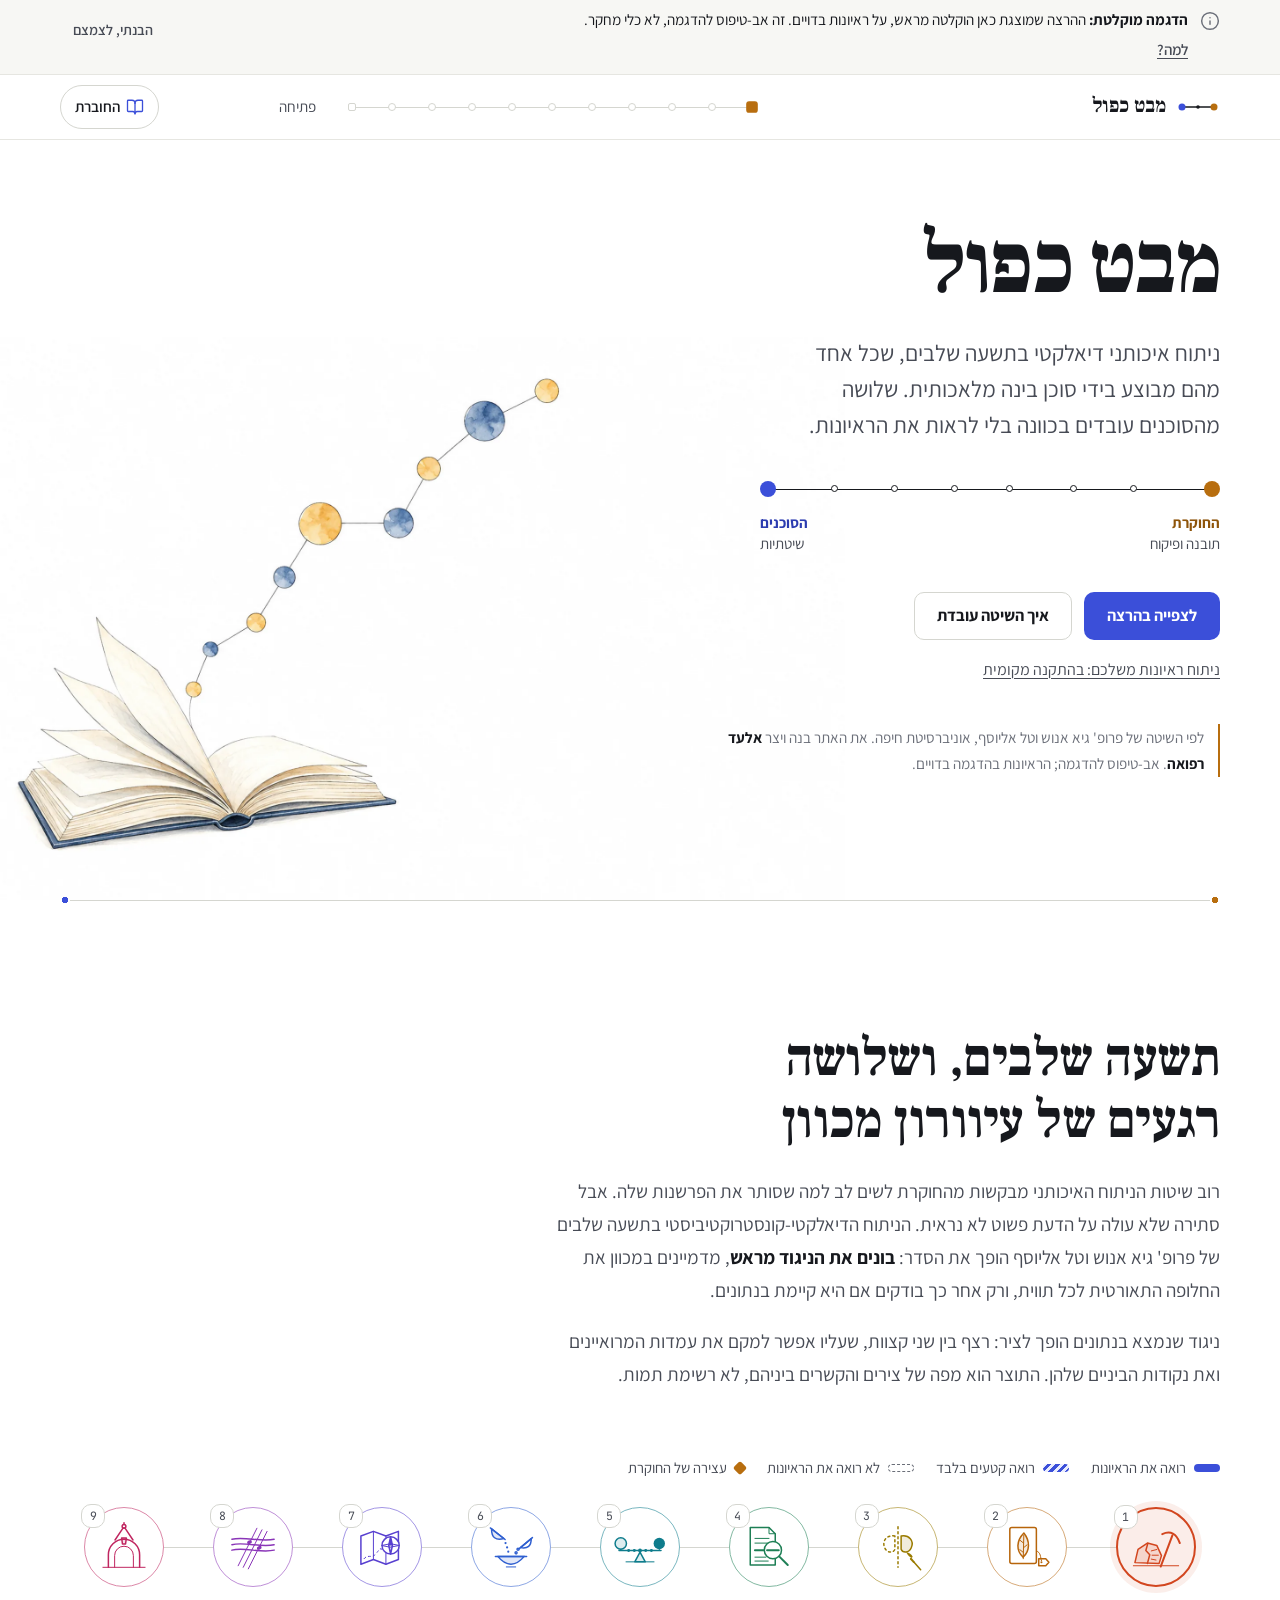
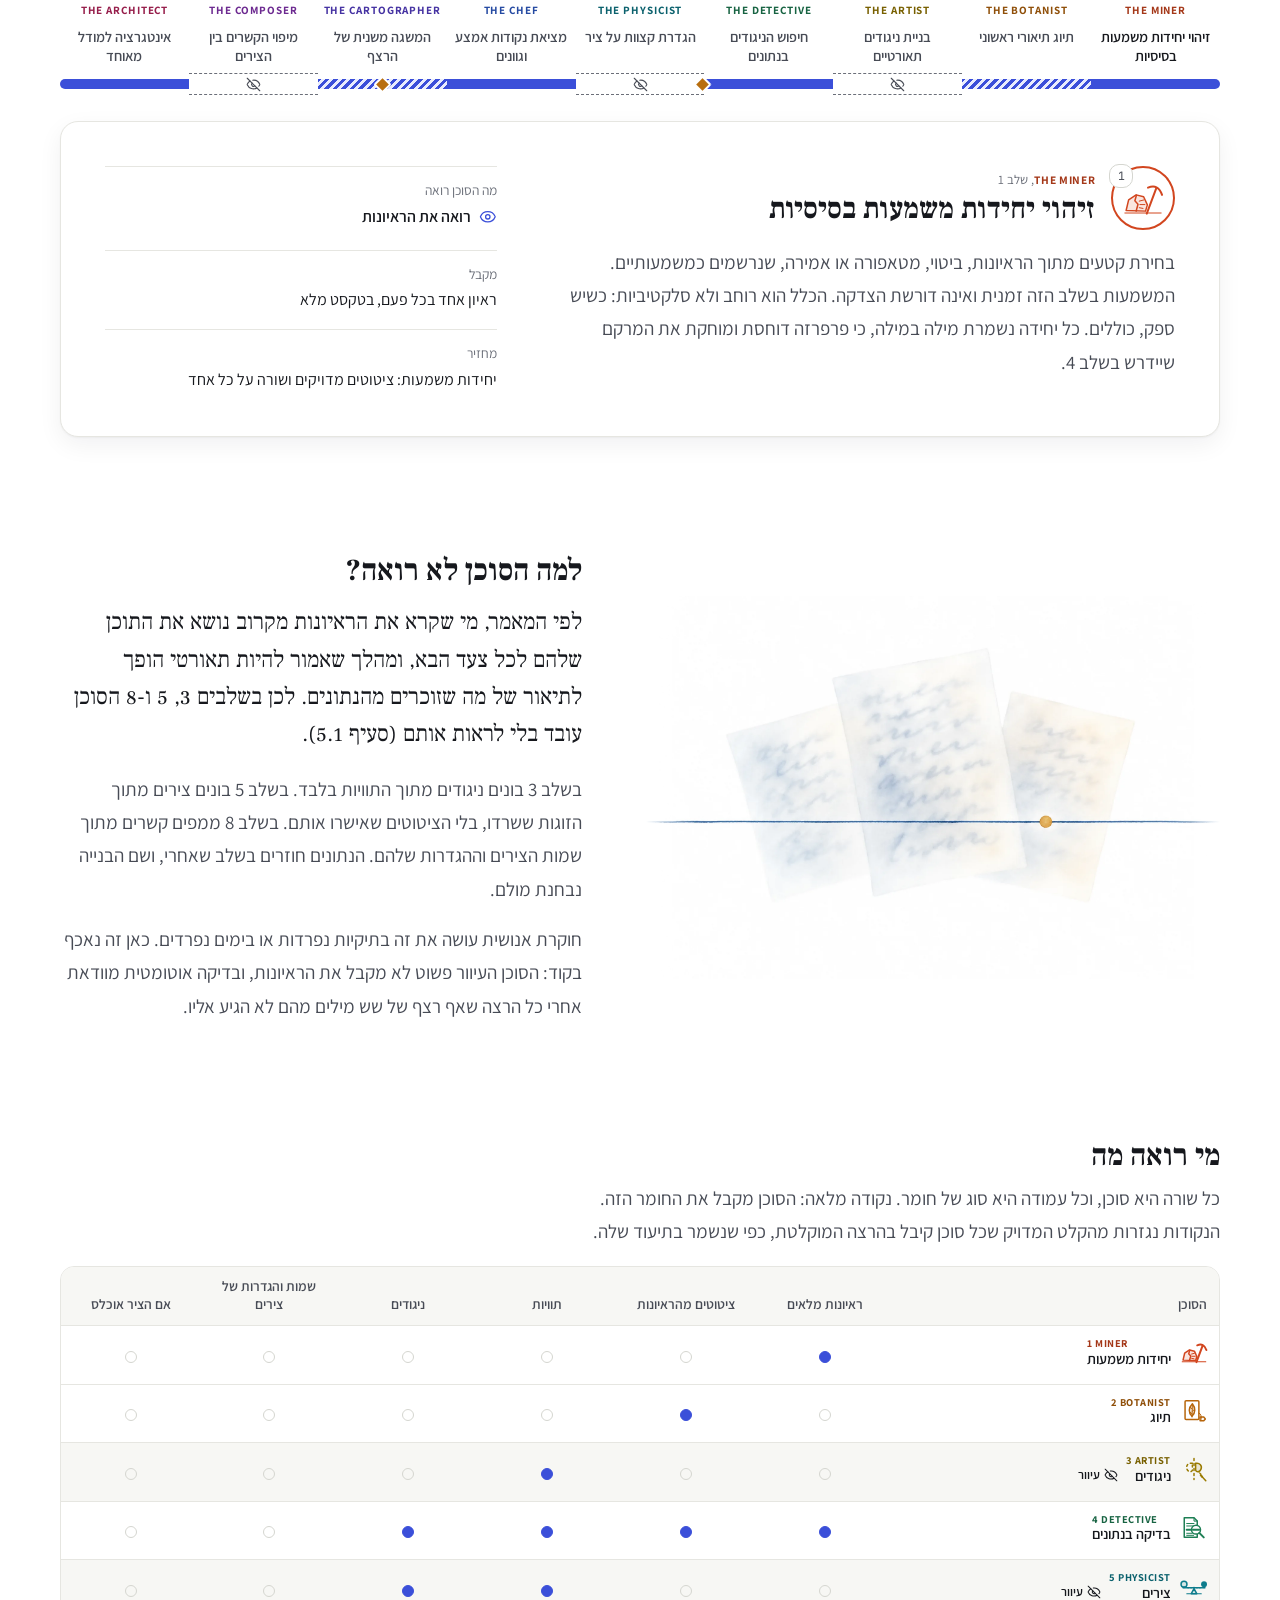
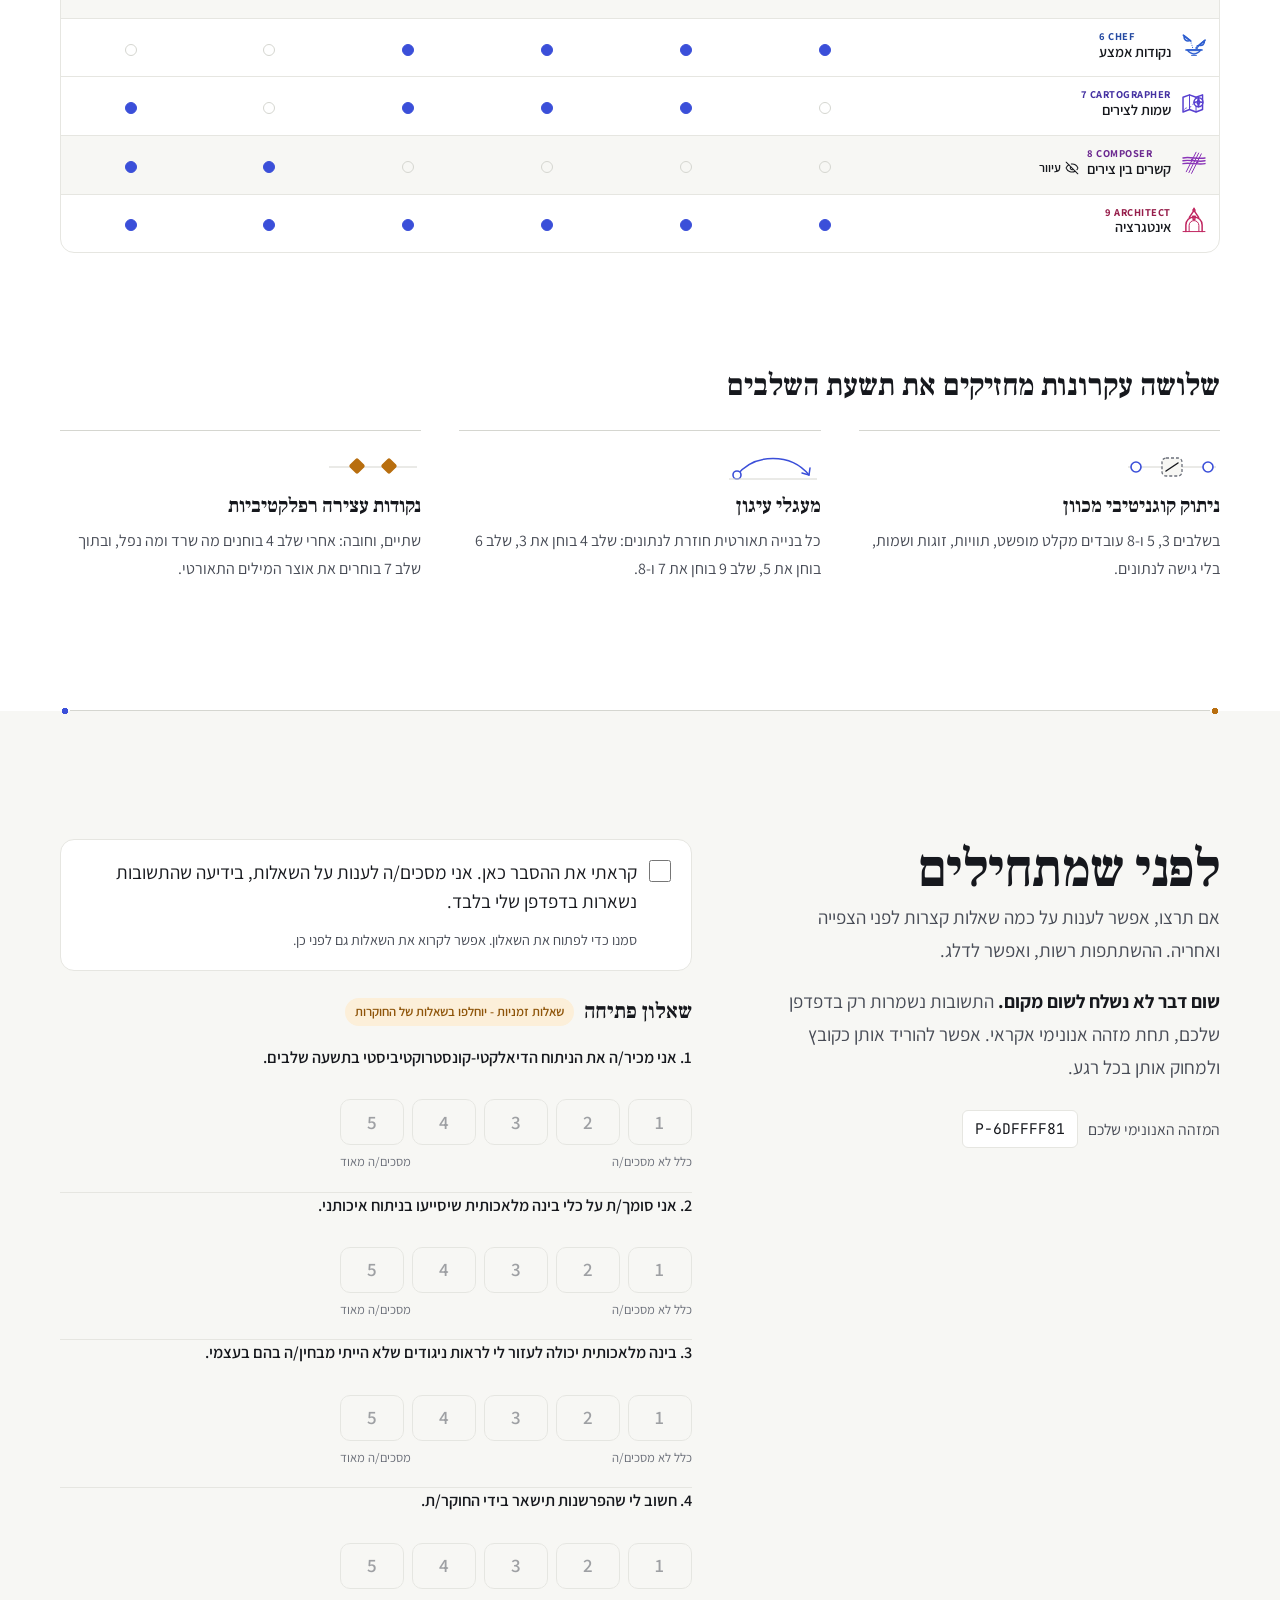
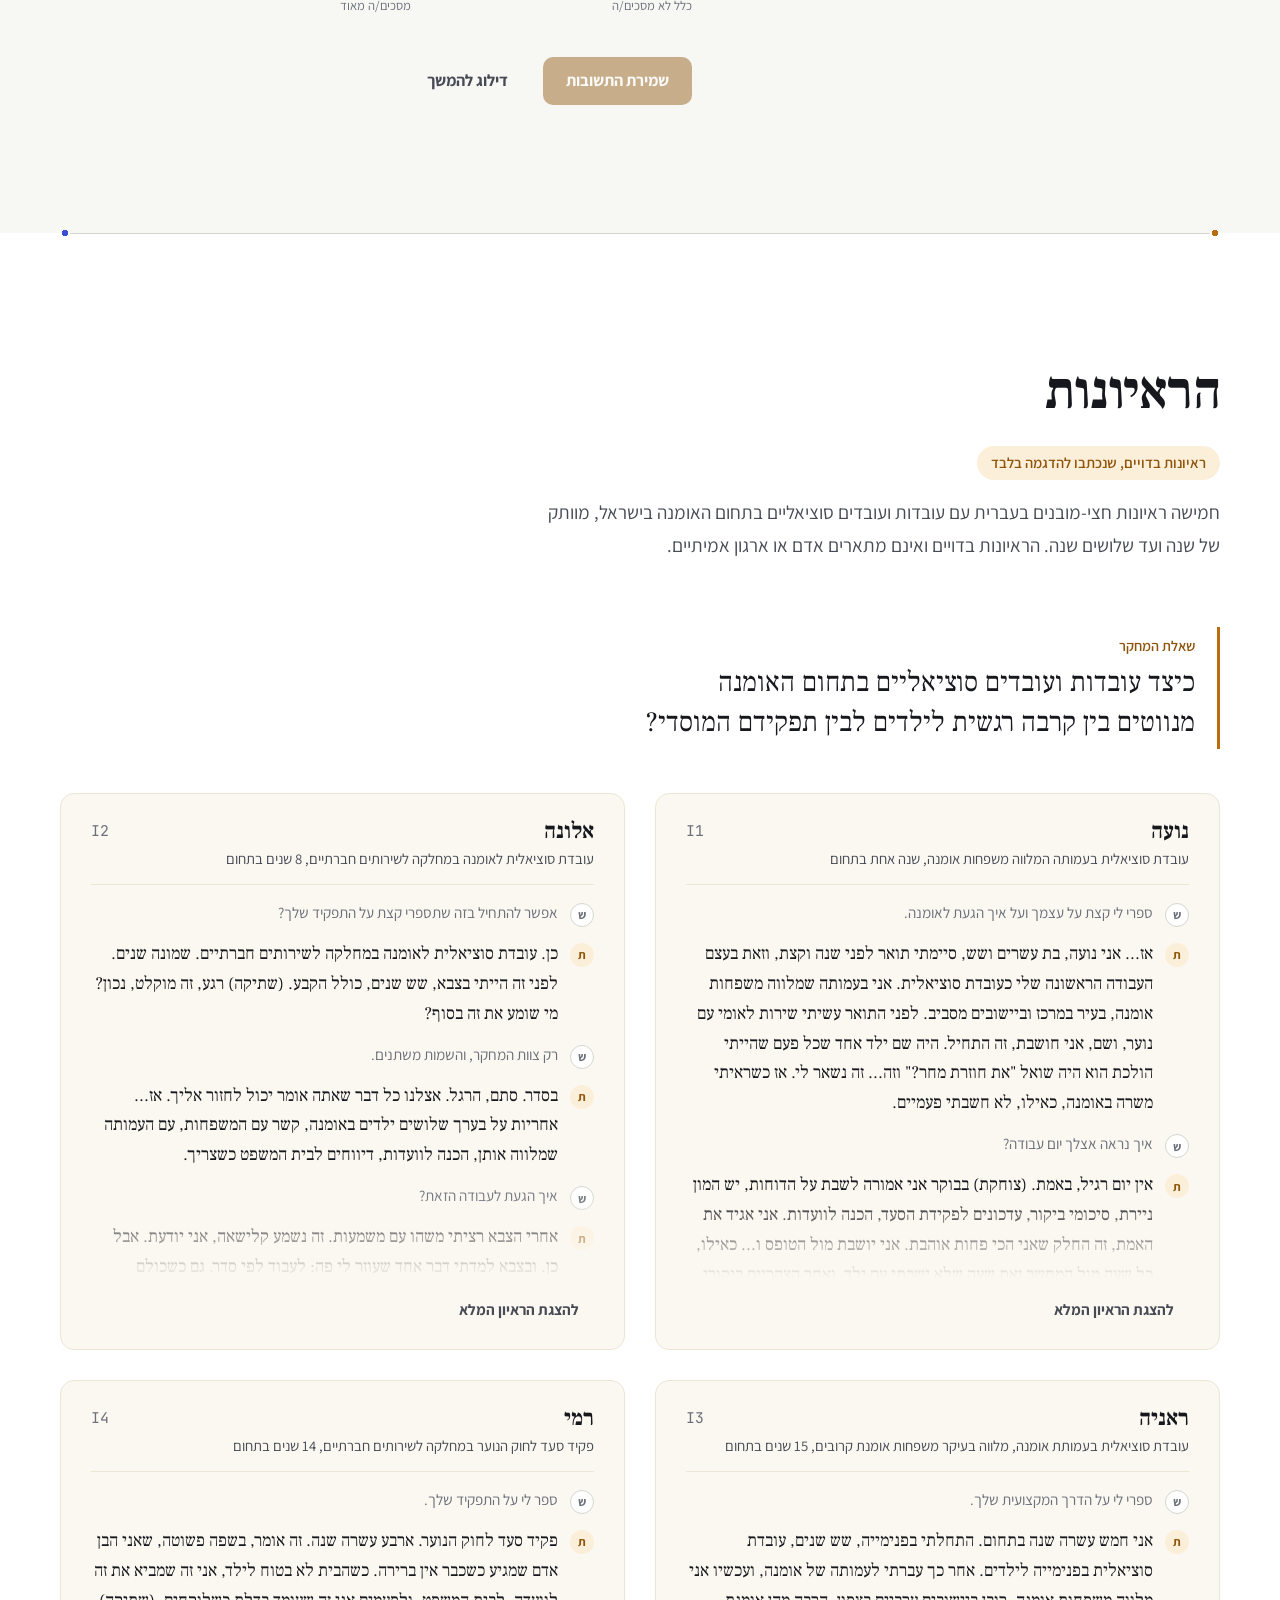
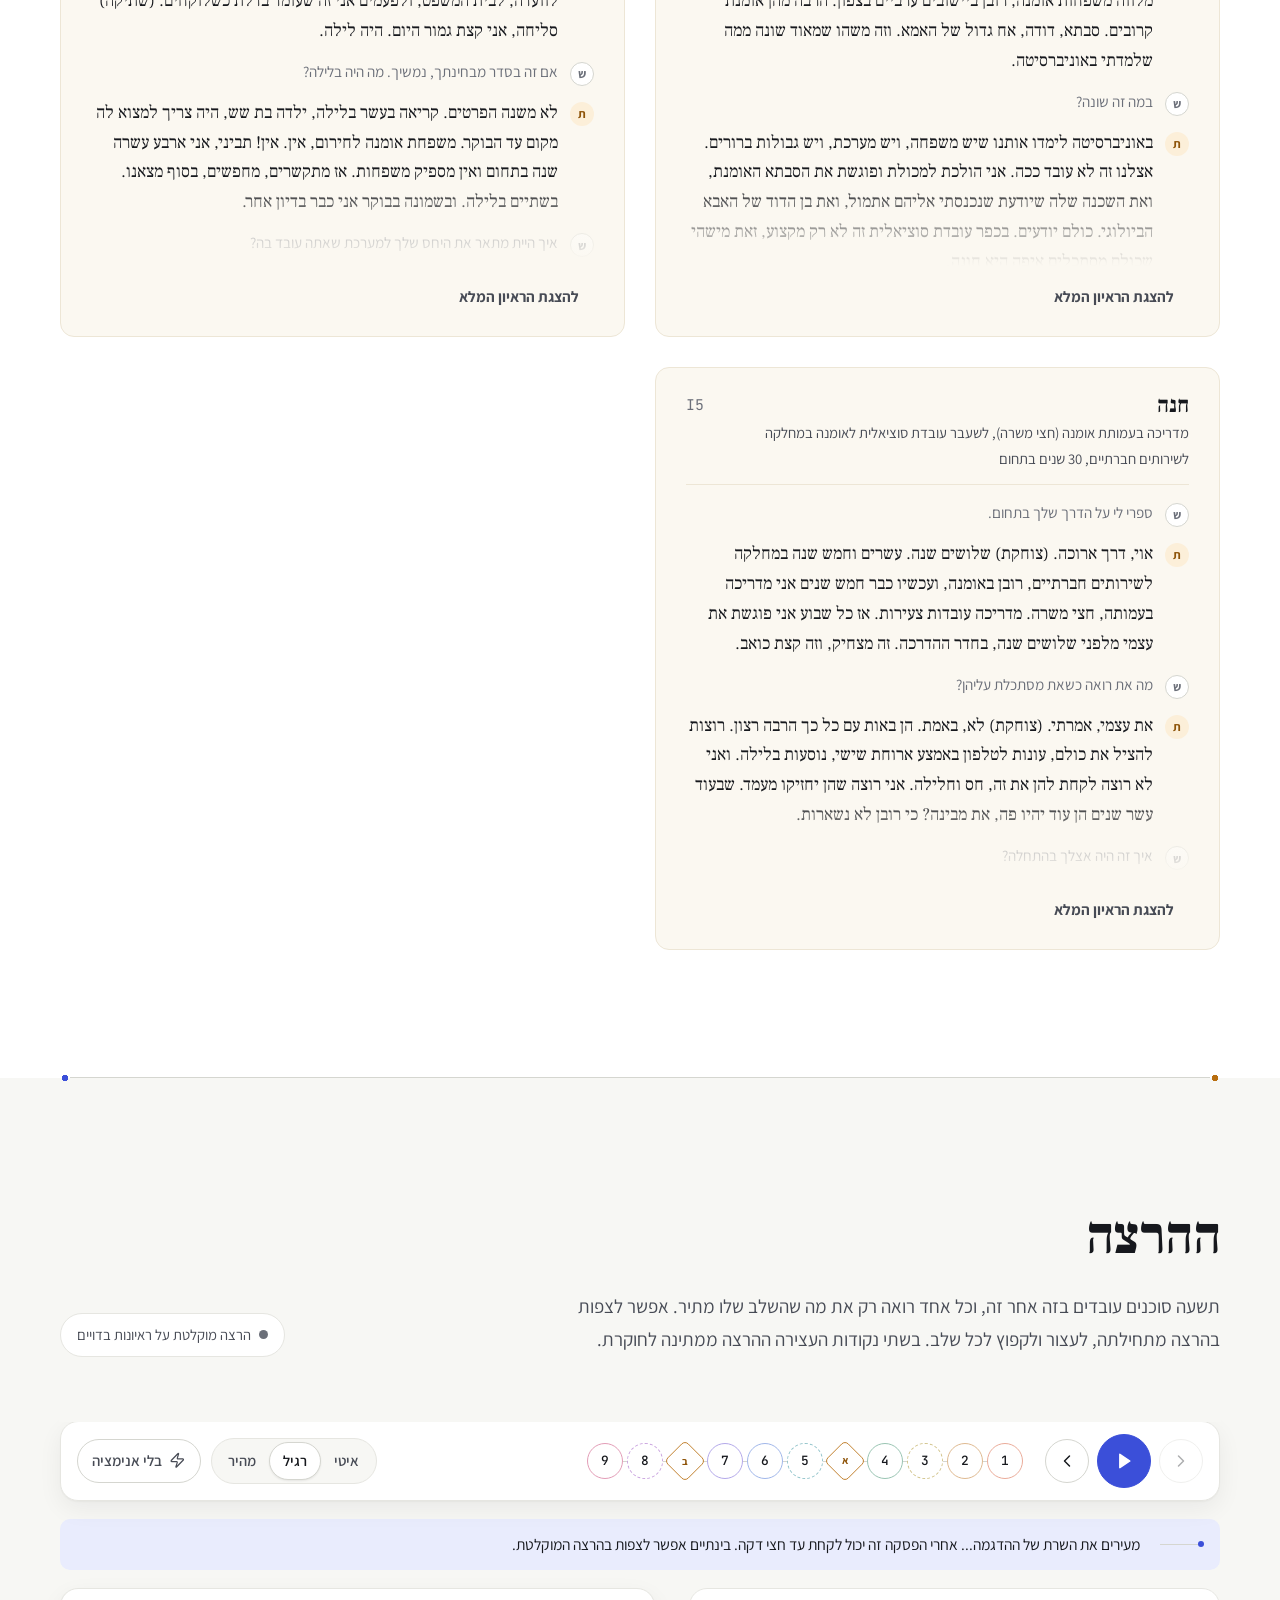
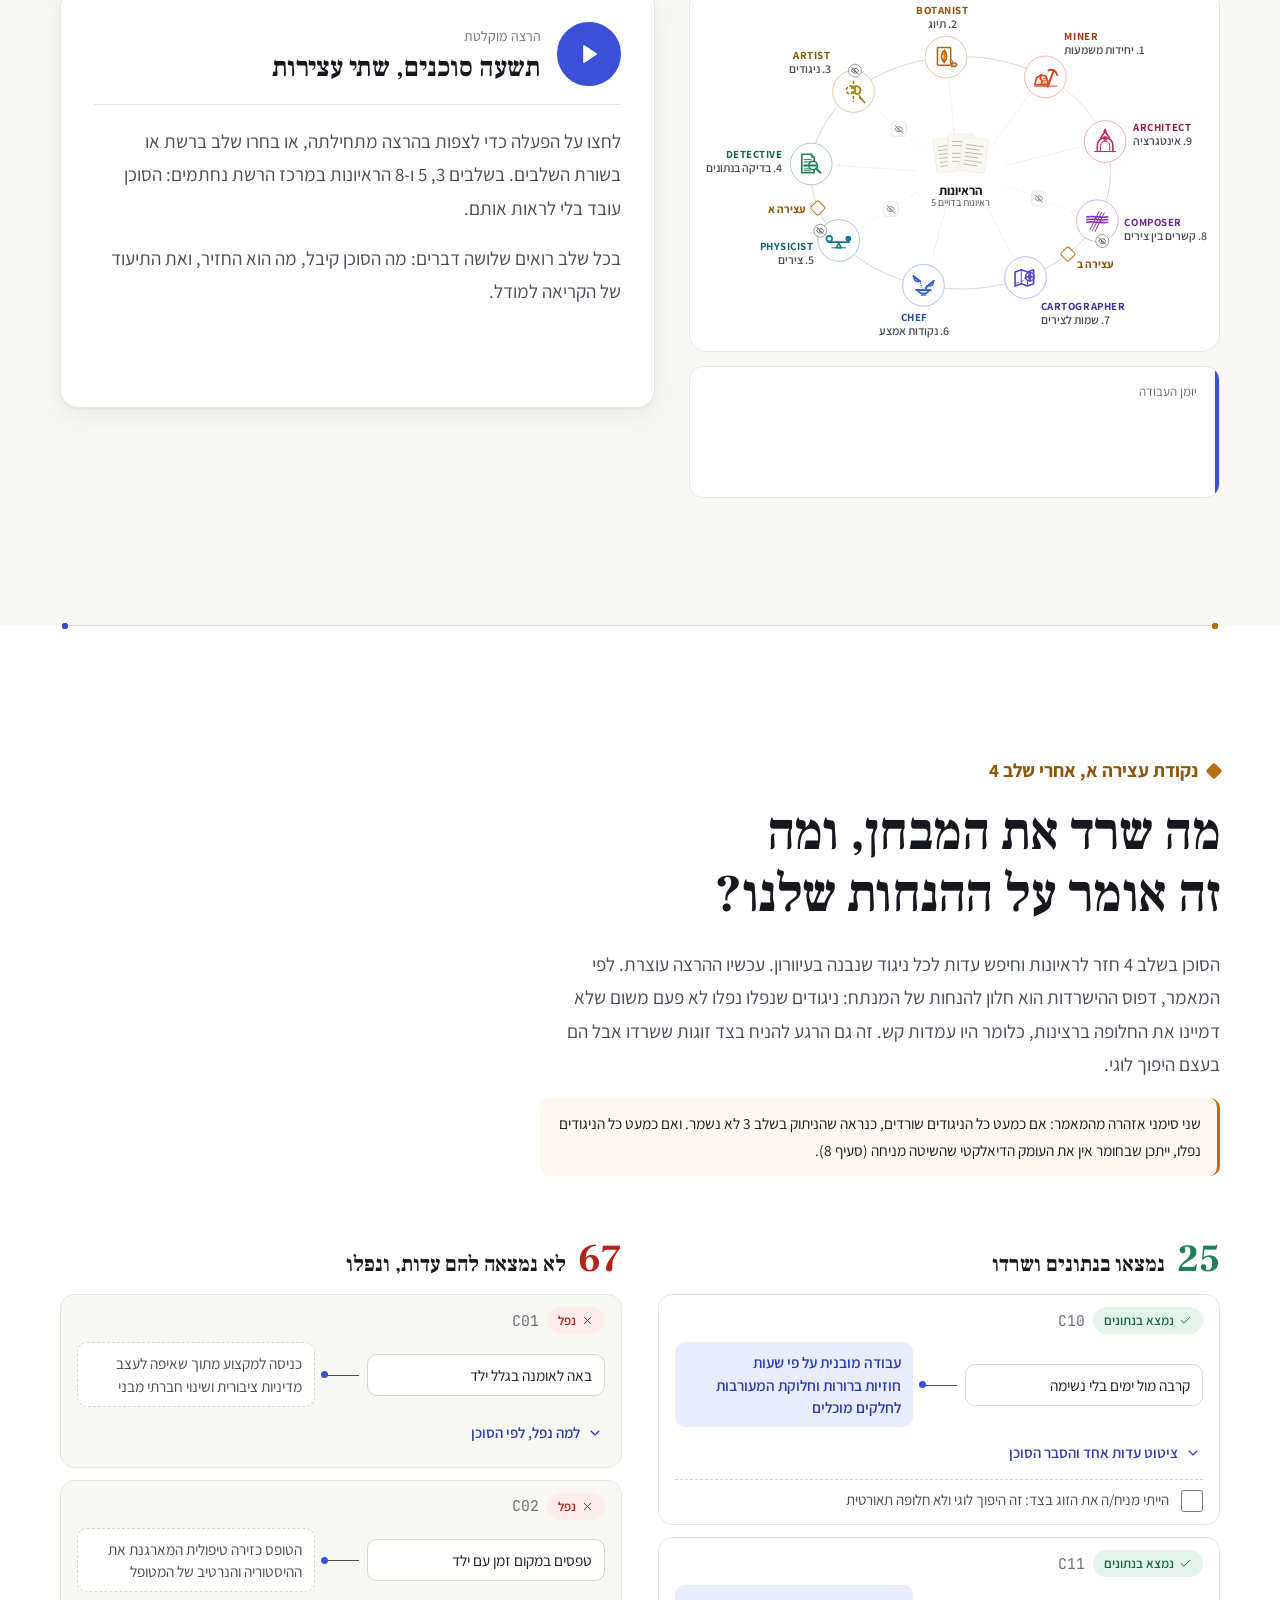
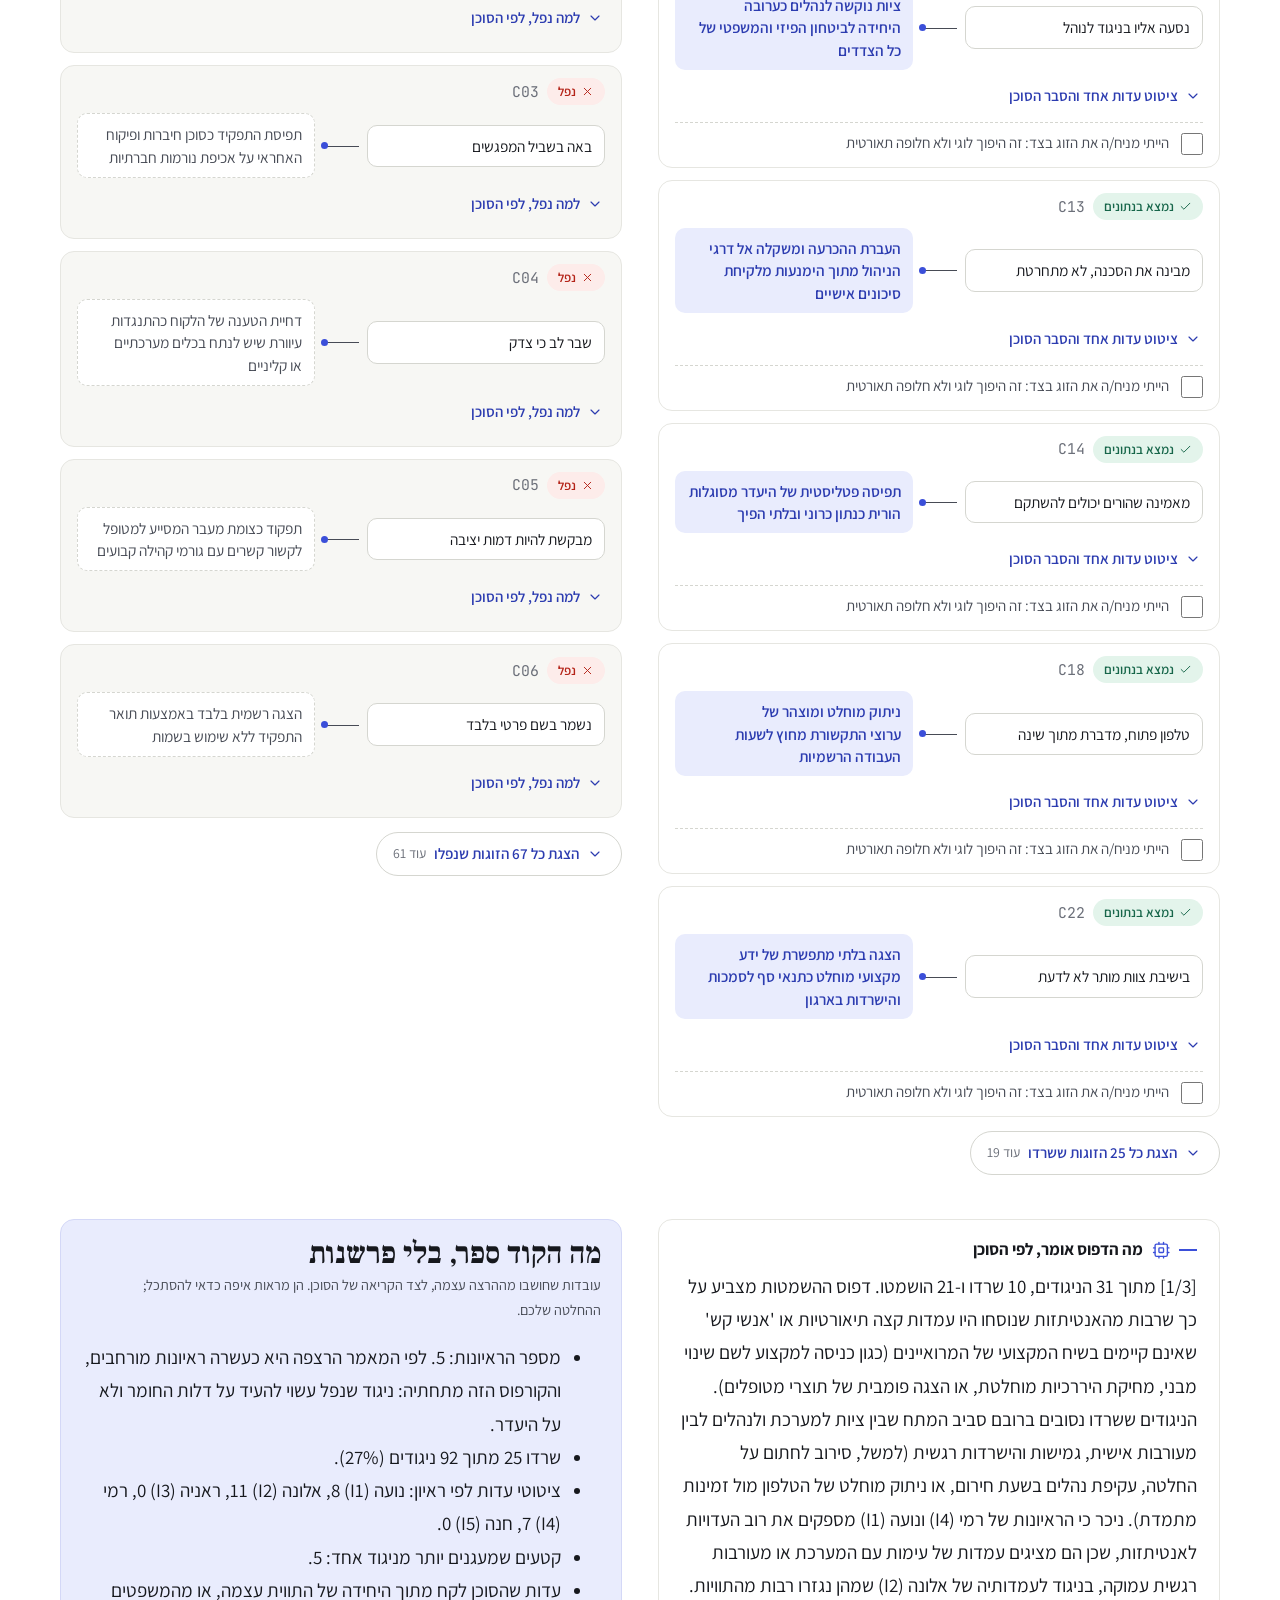
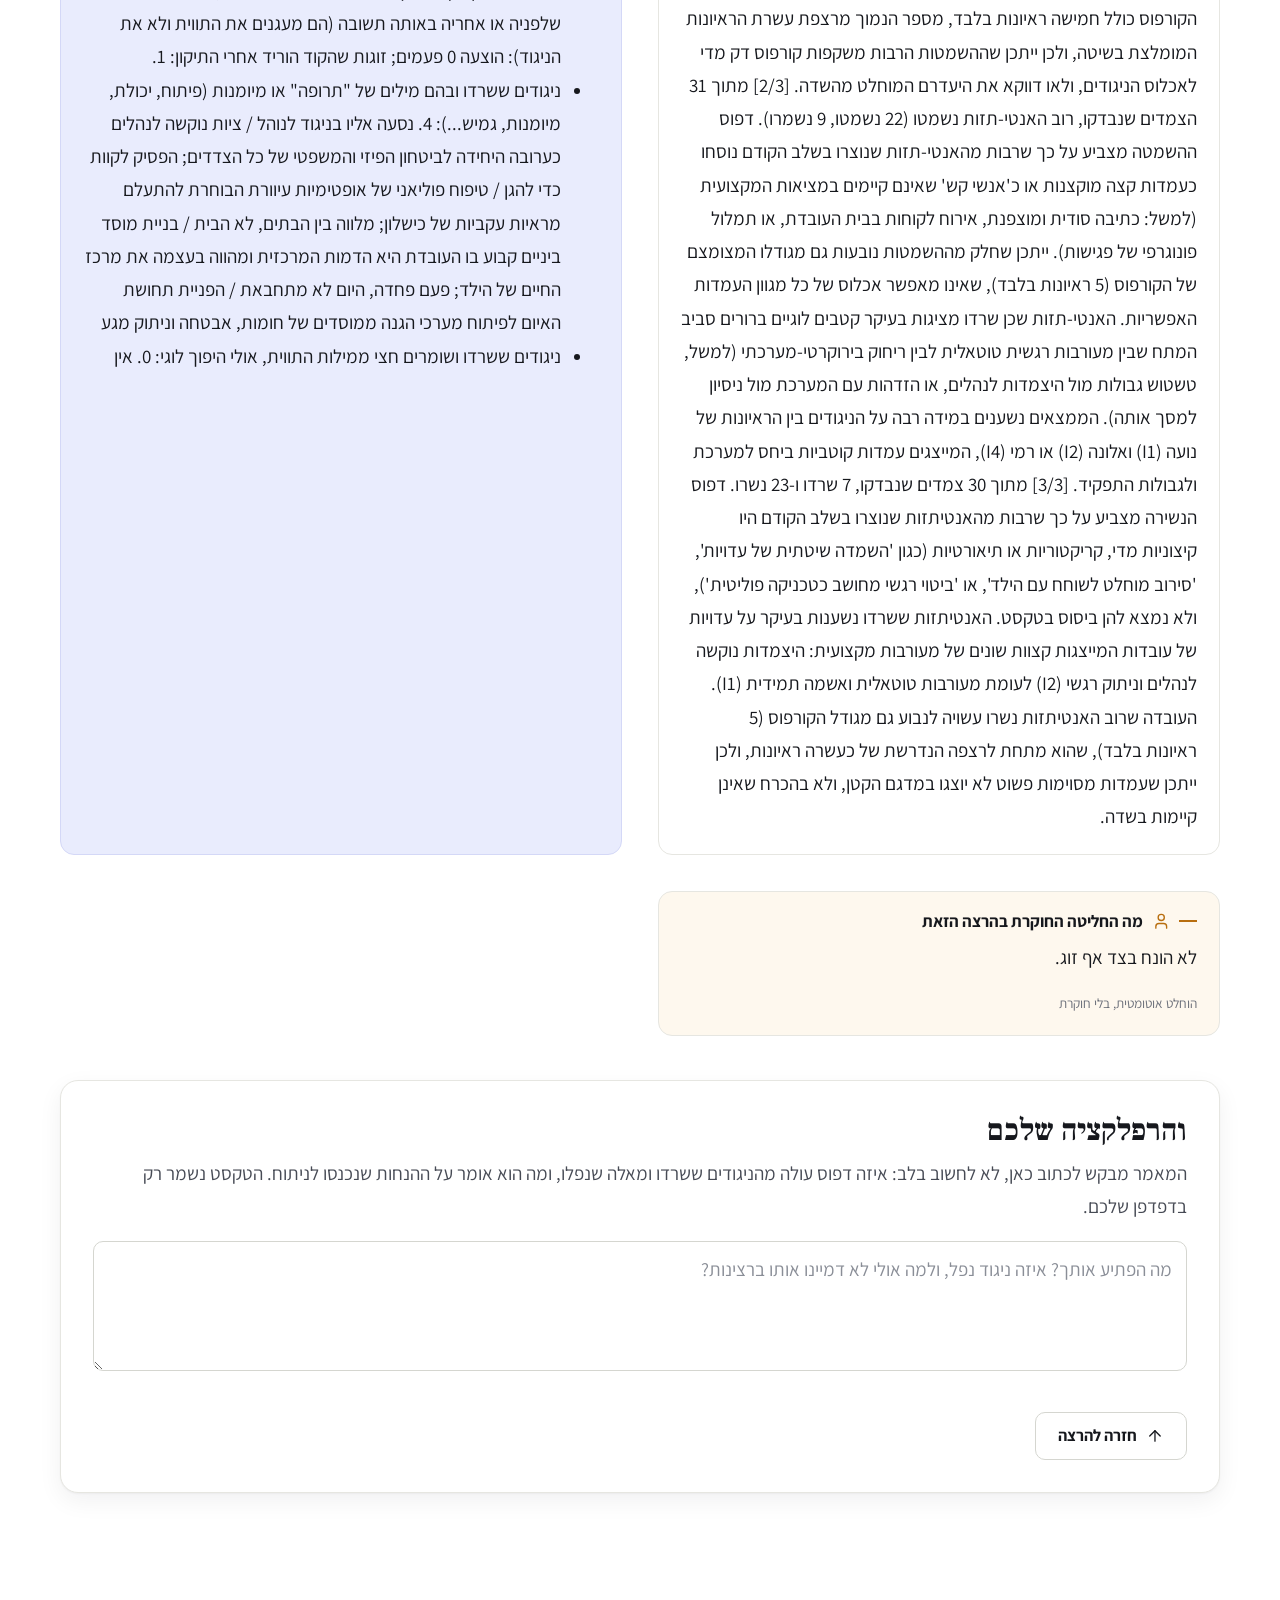
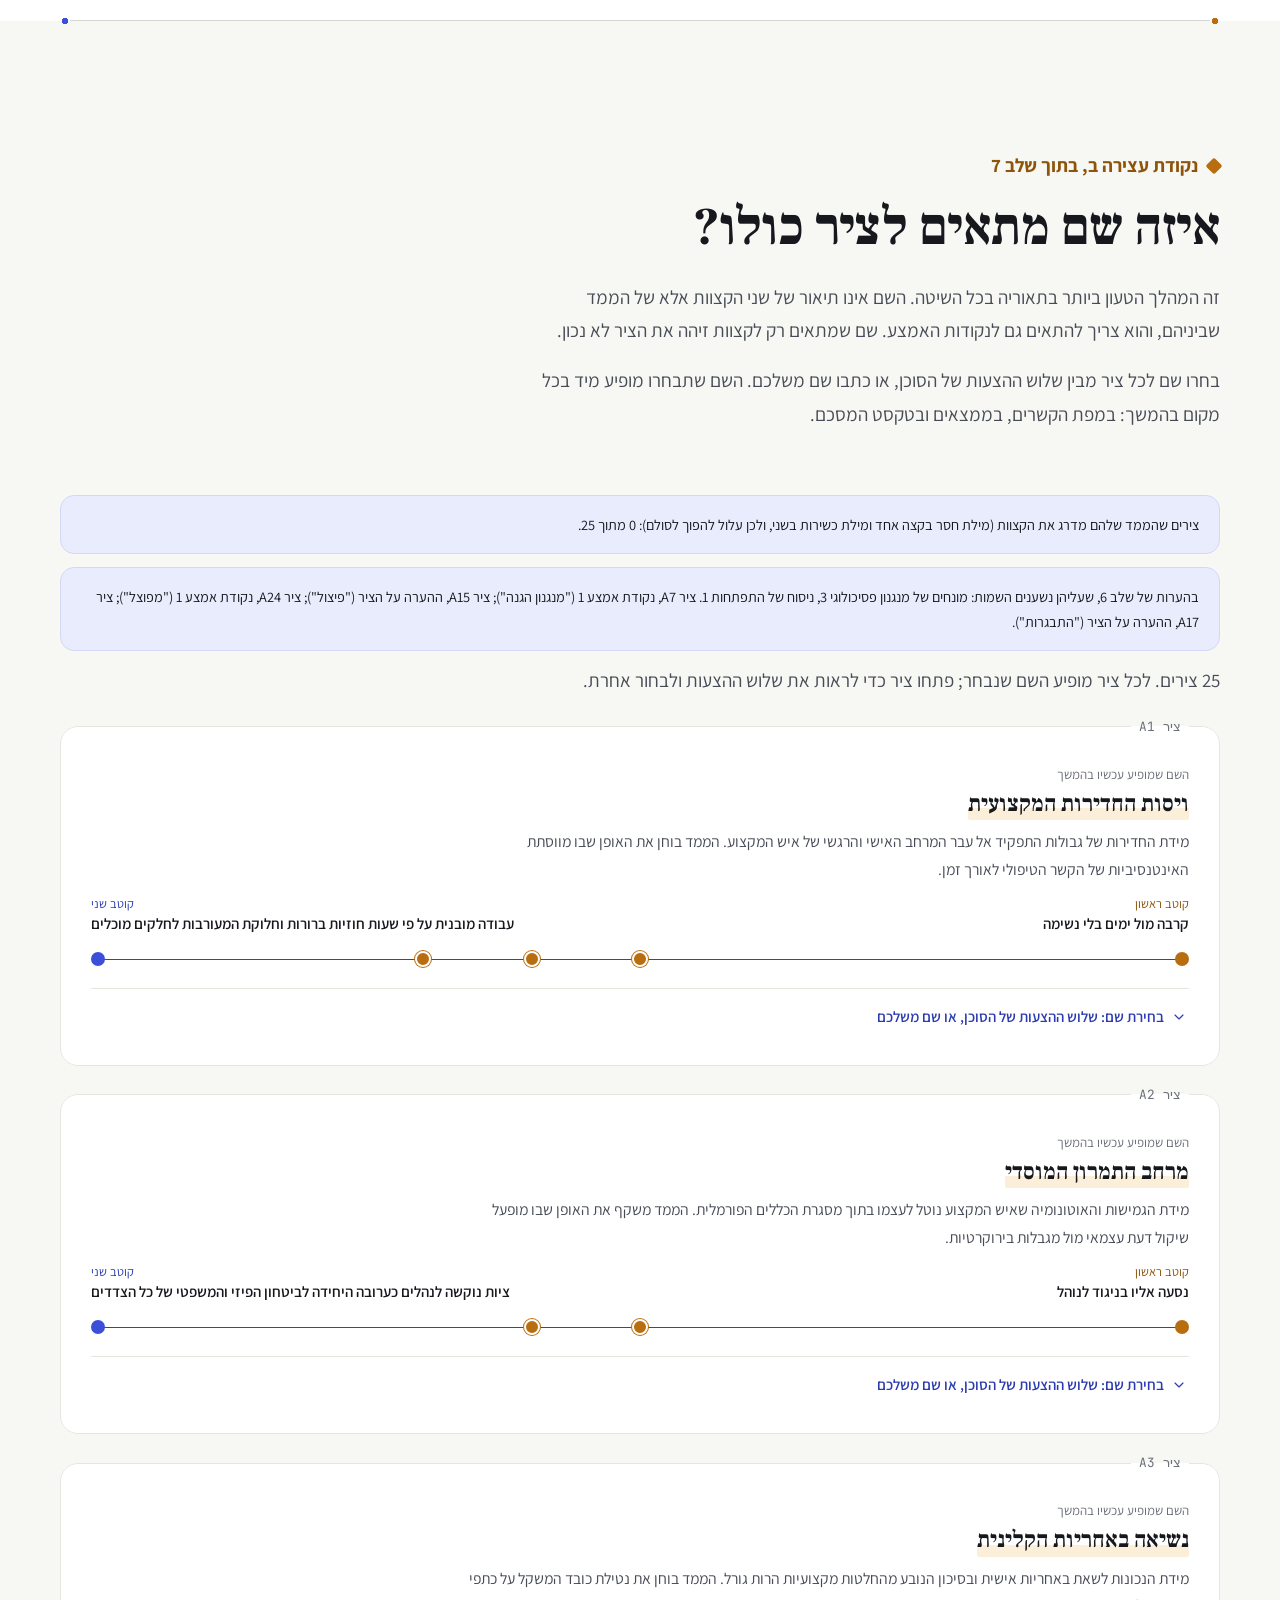
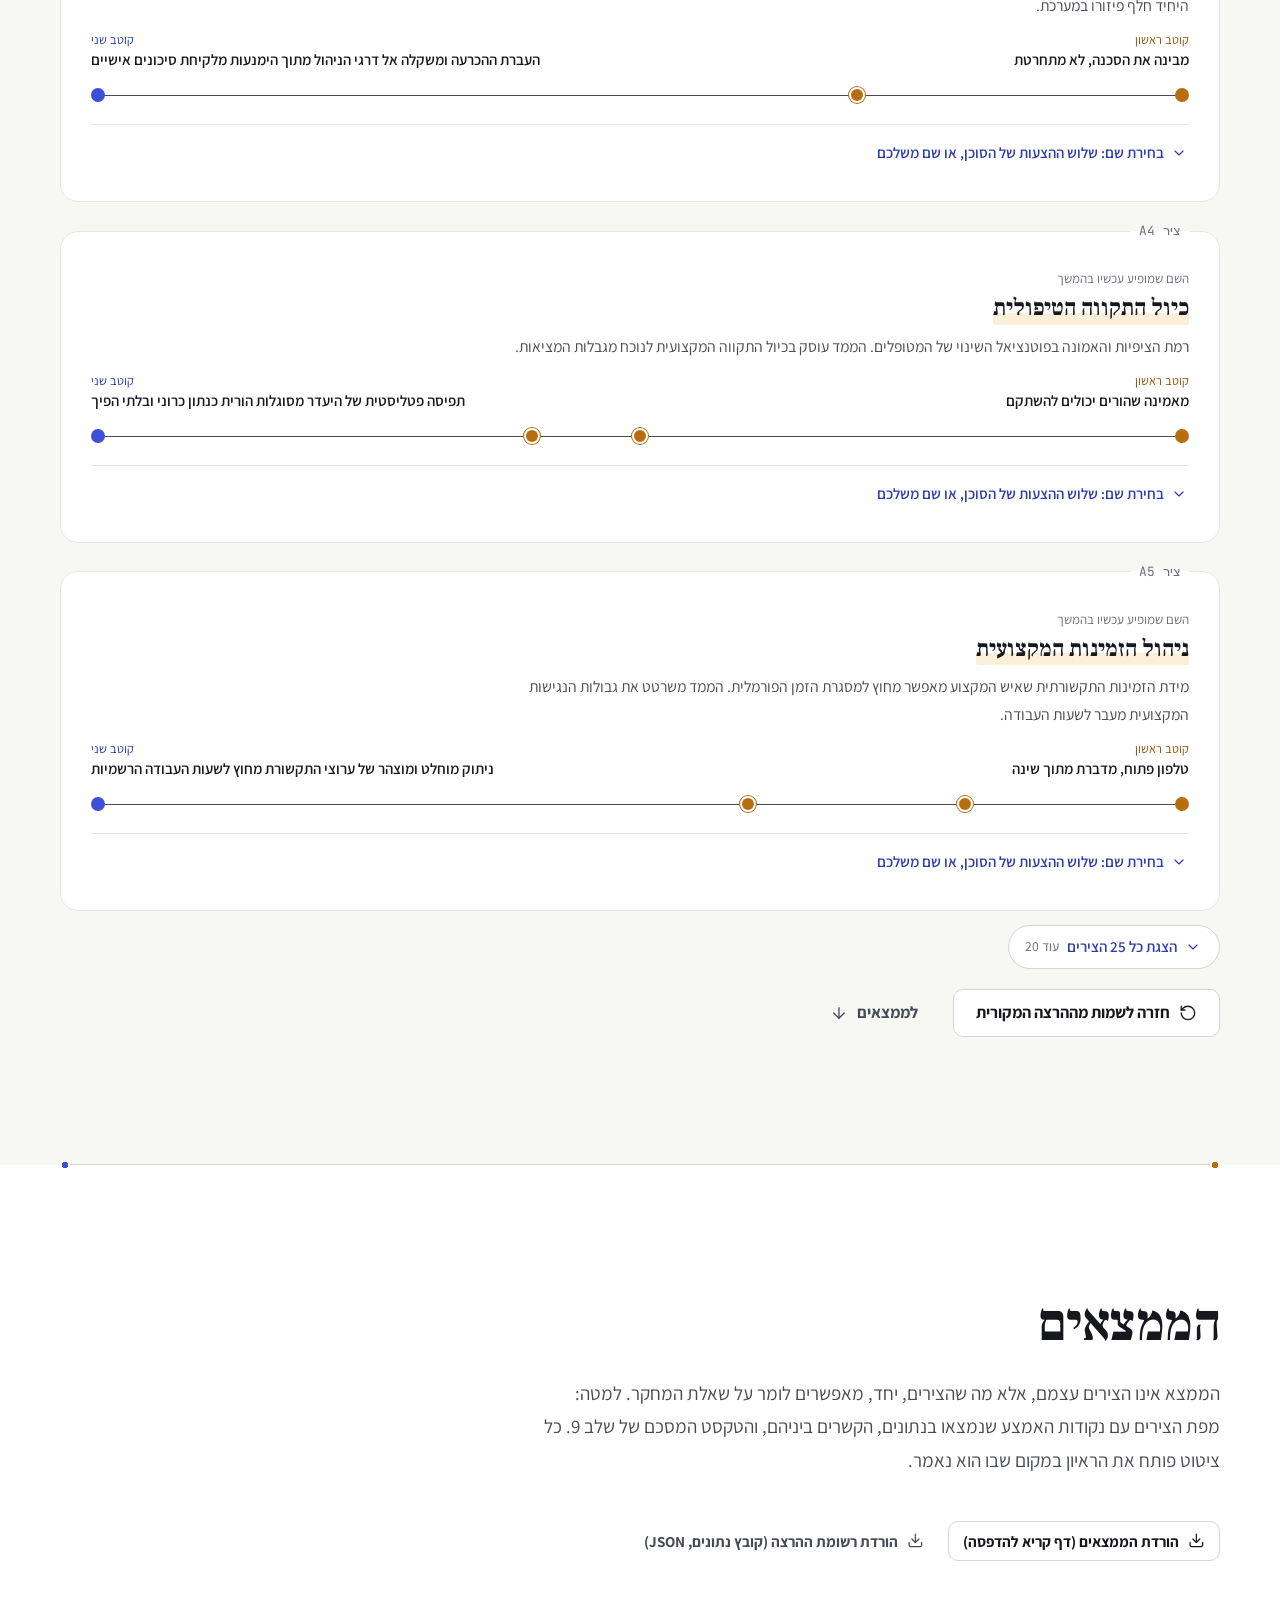
==== commit a8397151: "Publish the portal (2026-09-30T10:11Z), API https://ndca-api-hh3cb3opca-zf.a.run.app Staged by tools" ====
--- a/index.html
+++ b/index.html
@@ -74,7 +74,7 @@
           </div>
           <p class="hero-own"><a href="#materials" id="hero-own-link">או לנתח ראיונות משלכם, על המחשב שלכם</a></p>
 
-          <p class="hero-credit">לפי השיטה של פרופ' גיא אנוש וטל אליוסף, אוניברסיטת חיפה. אב-טיפוס להדגמה; הראיונות בהדגמה בדויים.</p>
+          <p class="hero-credit">לפי השיטה של פרופ' גיא אנוש וטל אליוסף, אוניברסיטת חיפה. את האתר בנה ויצר <strong>אלעד רפואה</strong>. אב-טיפוס להדגמה; הראיונות בהדגמה בדויים.</p>
         </div>
       </div>
     </section>
@@ -373,6 +373,7 @@
           מבט כפול
         </p>
         <p>פרופ' גיא אנוש וטל אליוסף, אוניברסיטת חיפה. השיטה: ניתוח דיאלקטי-קונסטרוקטיביסטי בתשעה שלבים. המאמר על השיטה טרם פורסם.</p>
+        <p>את האתר ואת תשעת הסוכנים שבו בנה ויצר <strong>אלעד רפואה</strong>.</p>
         <p>זהו אב-טיפוס. הראיונות בהדגמה בדויים ואין בהם מידע על אנשים אמיתיים. שום תשובה לשאלונים אינה נשלחת.</p>
       </div>
       <div class="footer-a11y">
